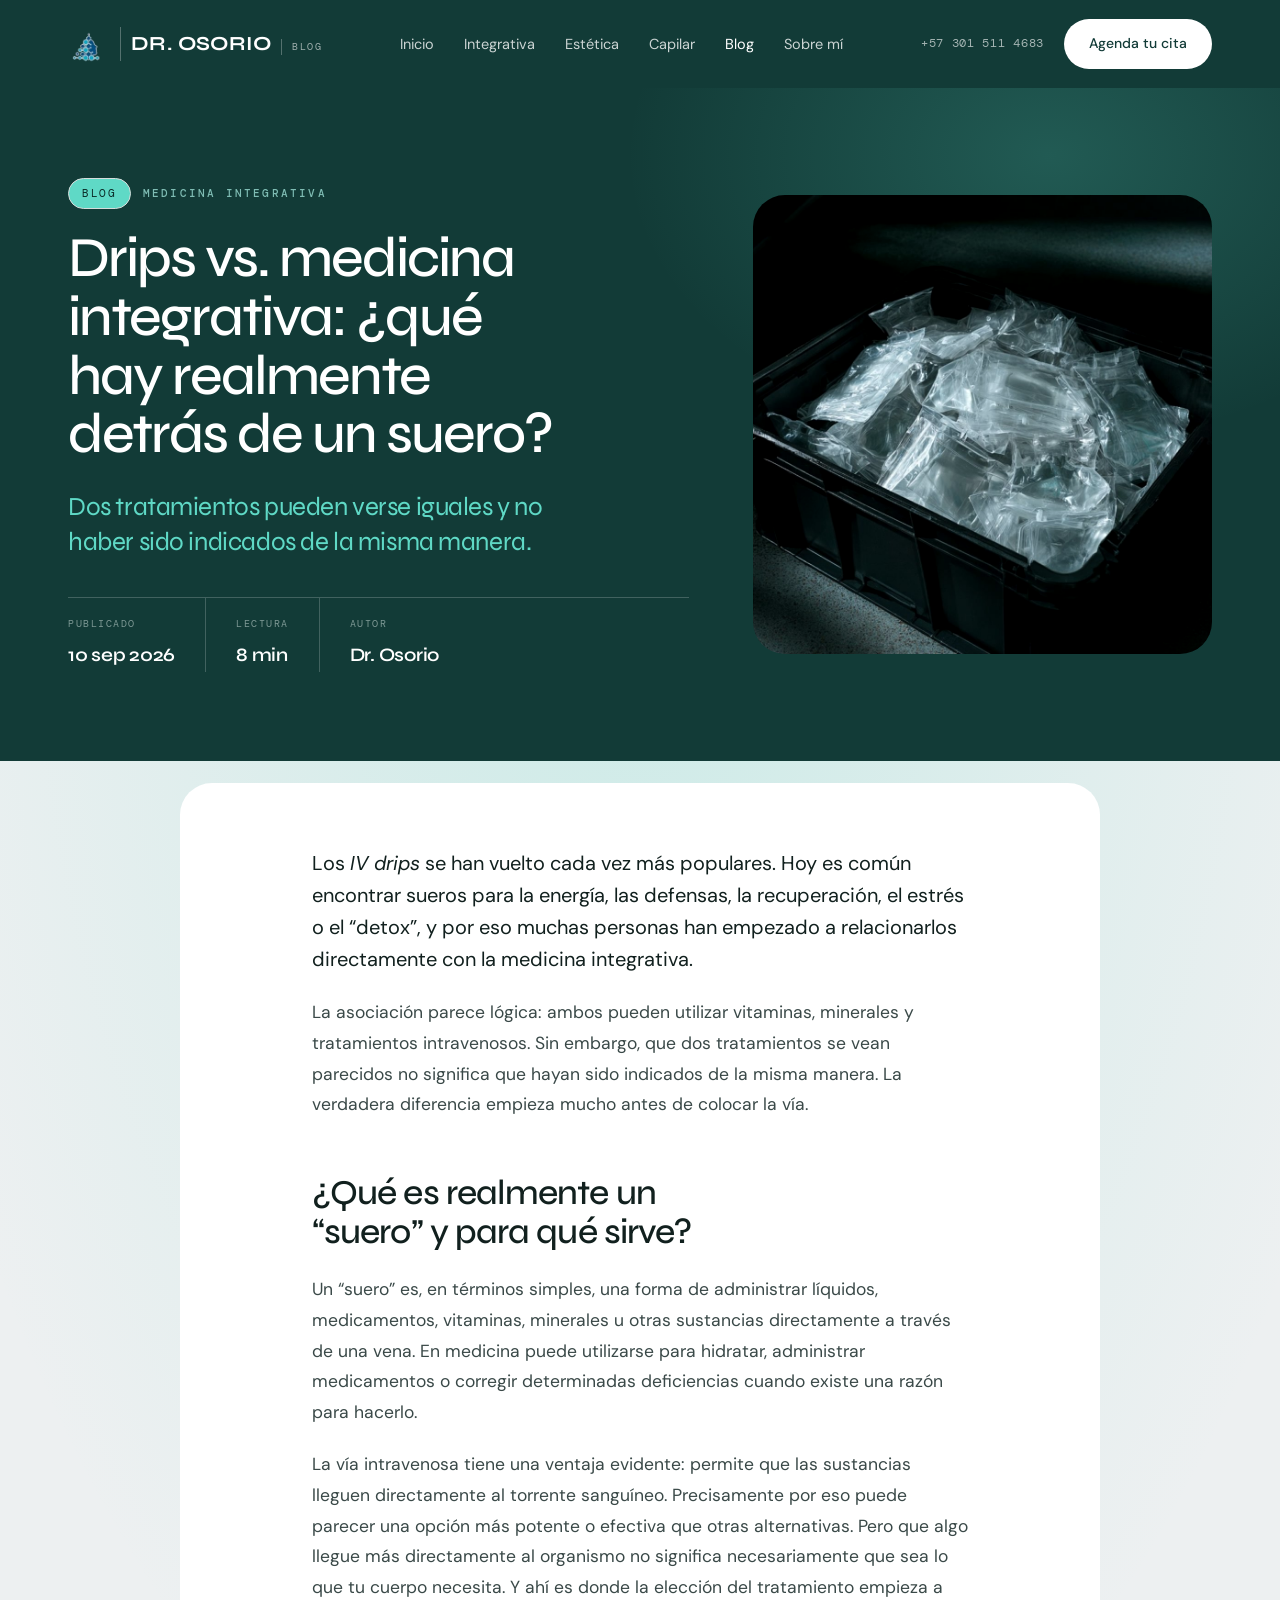
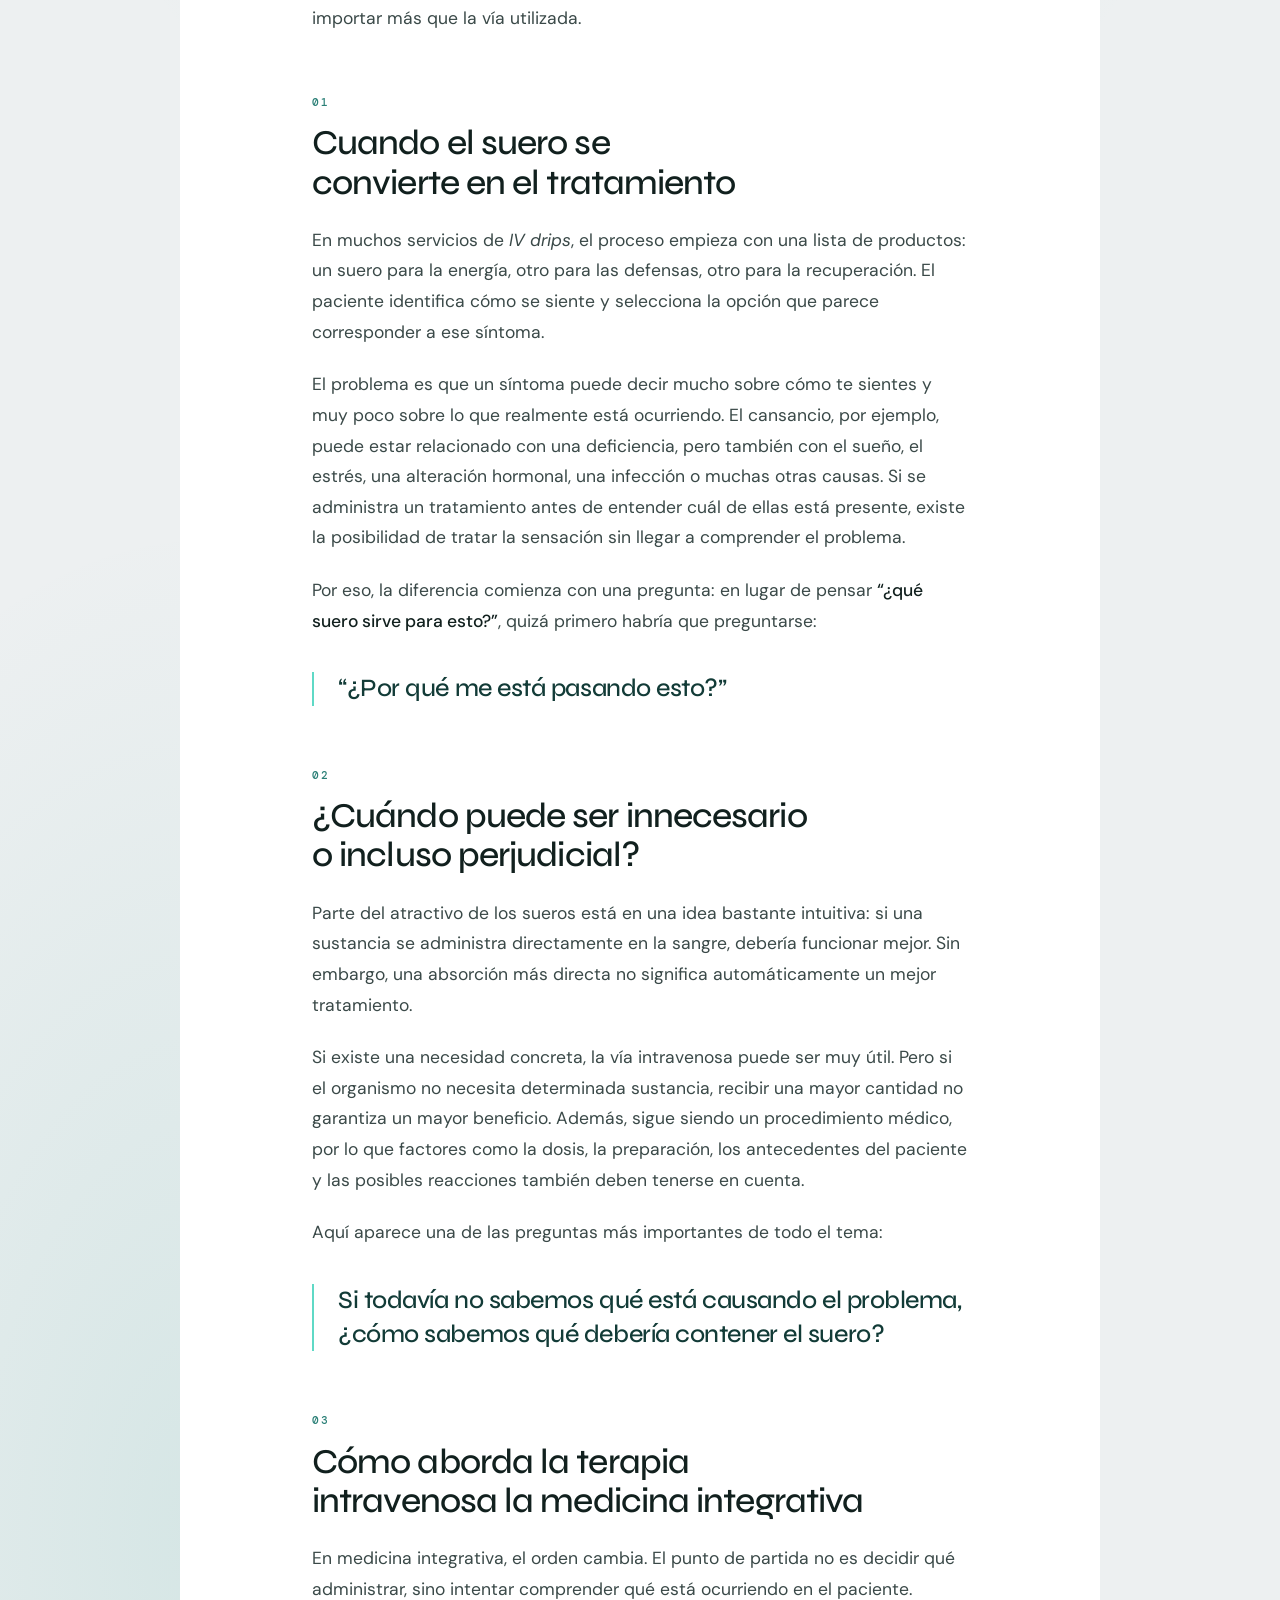
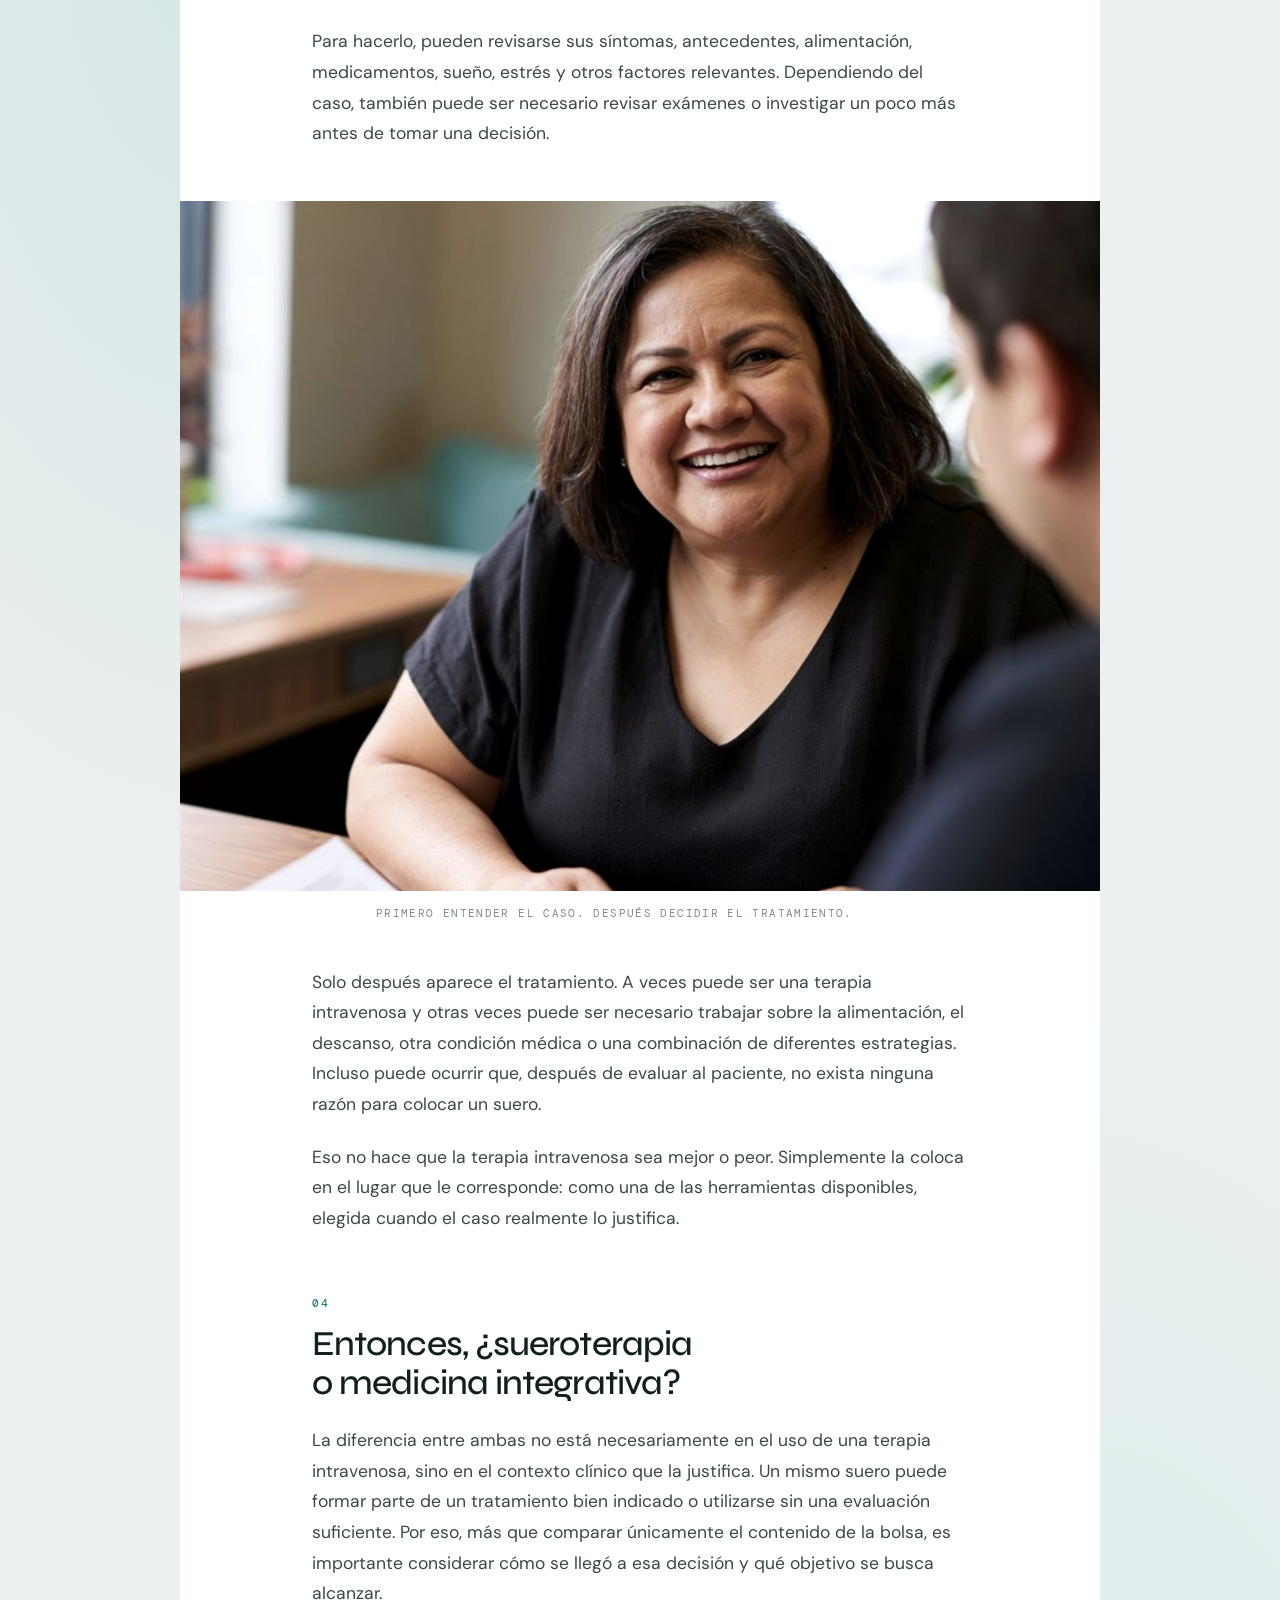
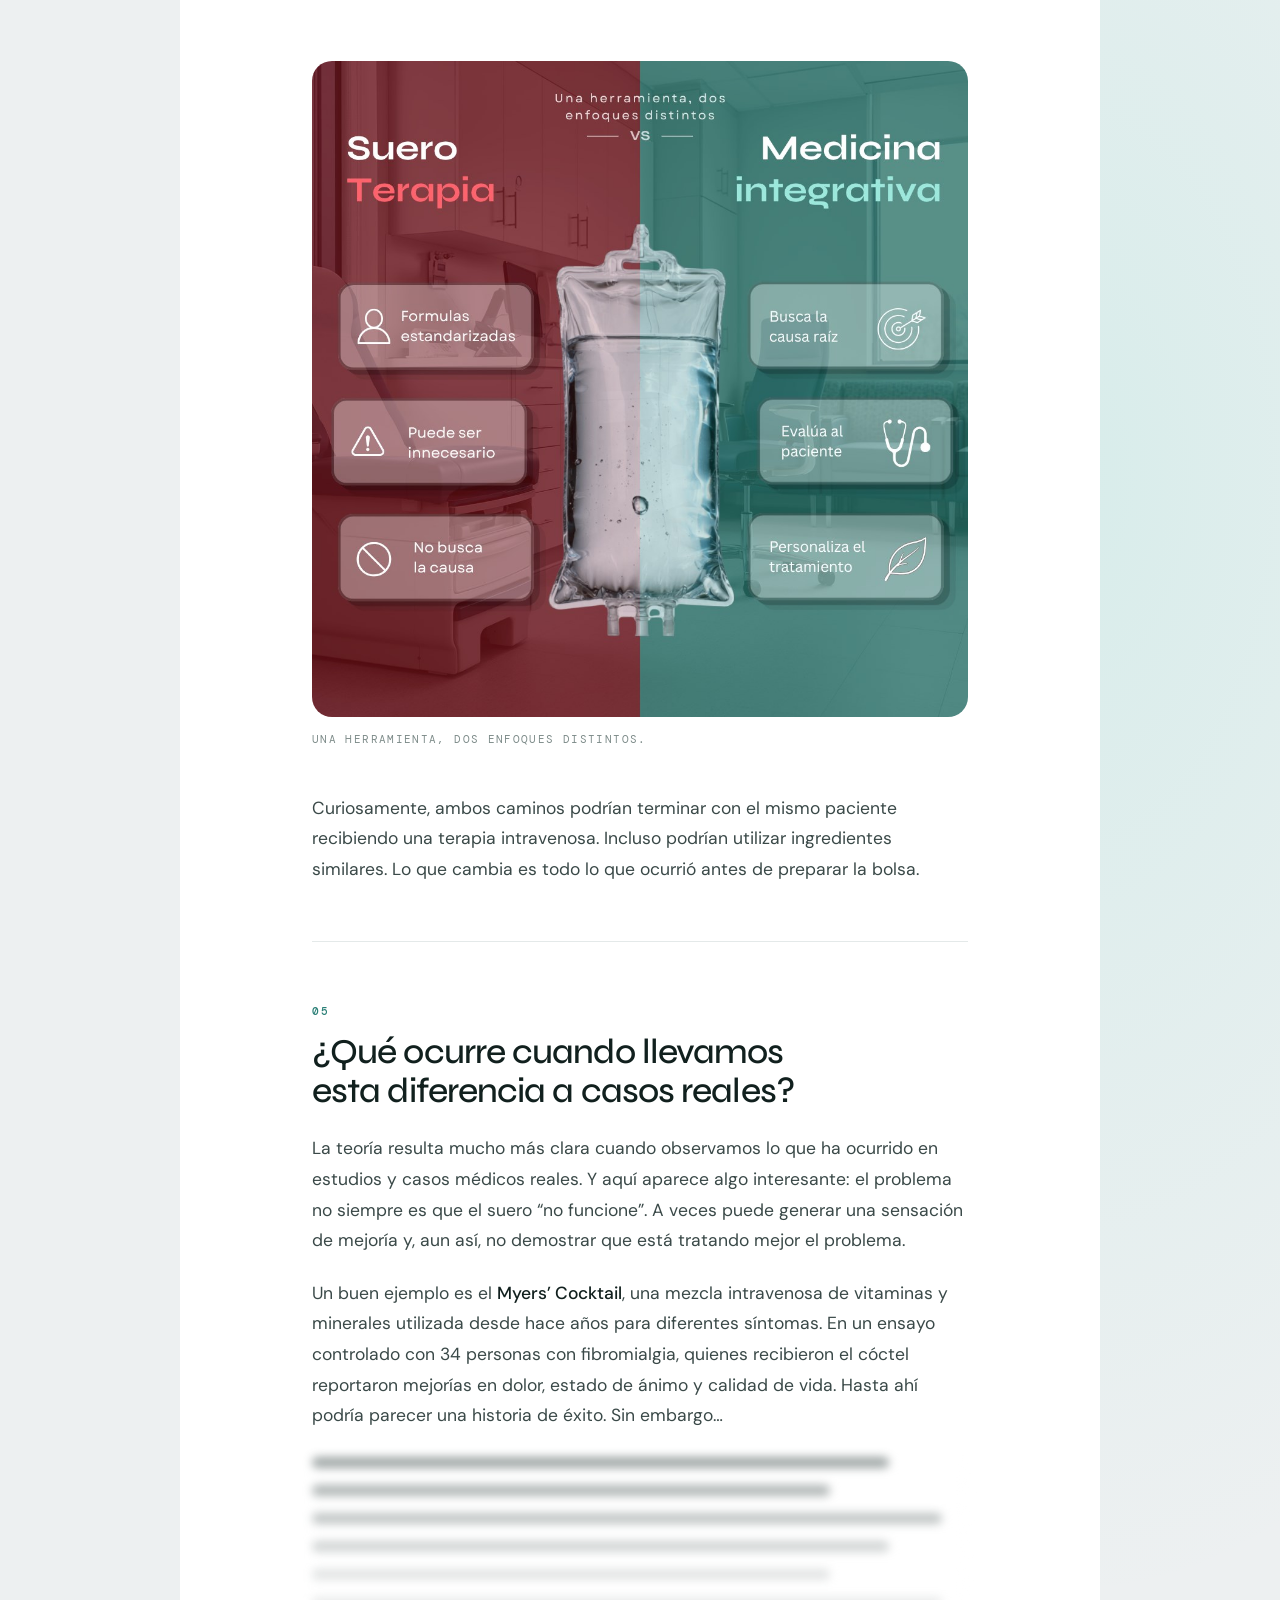
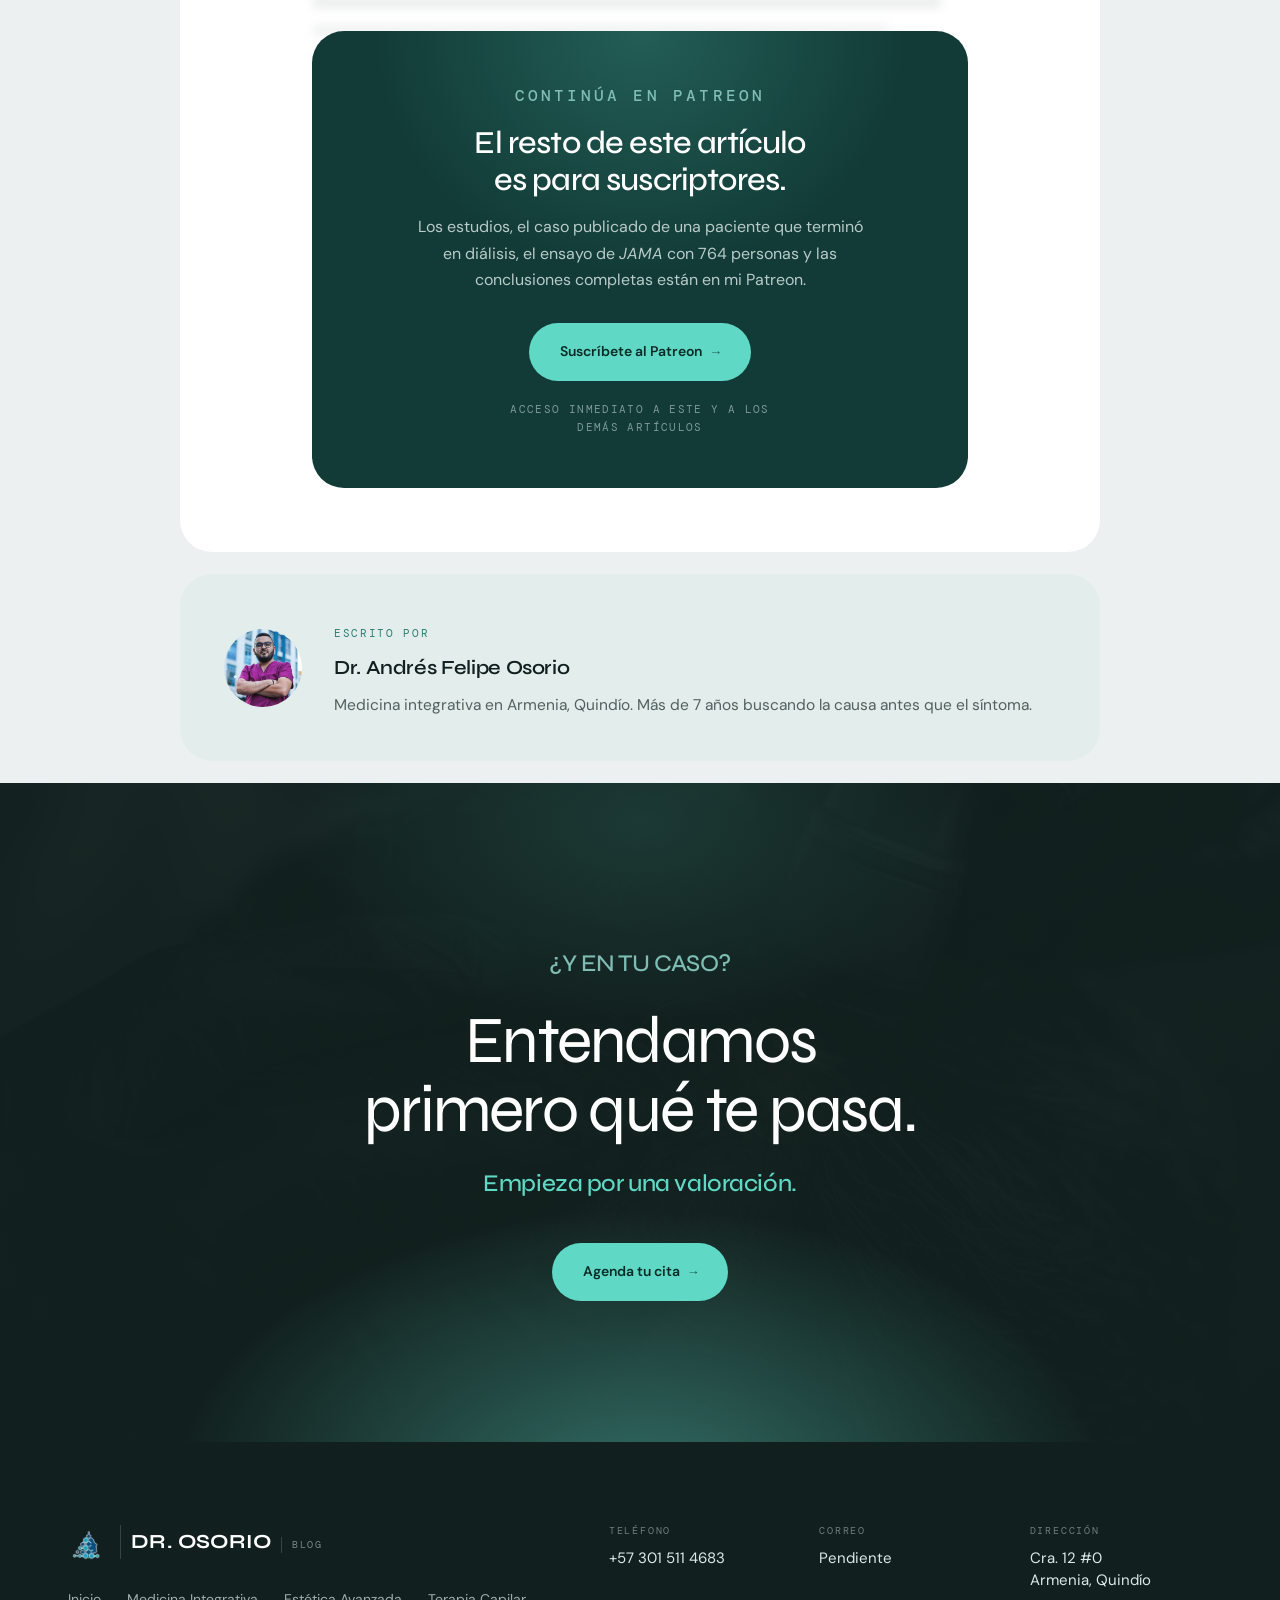
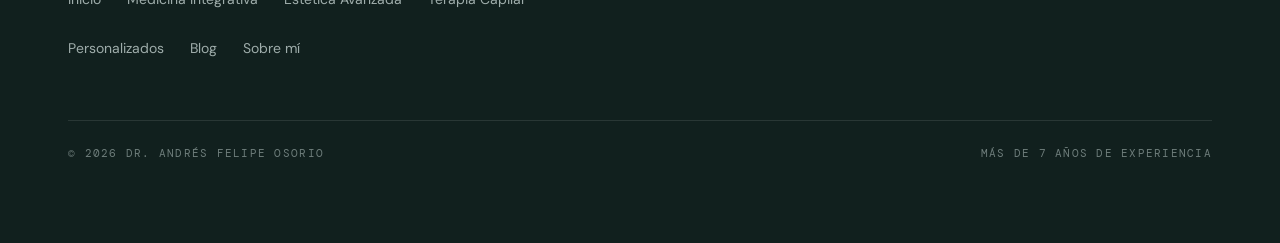
==== blog-drips-vs-medicina-integrativa.html @ e7bf5adf "Blog: índice y primer artículo Añade el blog al sitio:  - blog.html, el índice - blog-drips-vs-medic" ====
<!doctype html>
<html lang="es">
<head>
<meta charset="utf-8">
<meta name="viewport" content="width=device-width, initial-scale=1">
<title>Drips vs. medicina integrativa: ¿qué hay detrás de un suero? · Dr. Andrés Felipe Osorio</title>
<meta name="description" content="Un mismo suero puede ser un tratamiento bien indicado o una decisión tomada sin evaluar. La diferencia empieza mucho antes de colocar la vía.">
<link rel="icon" href="assets/img/logo.png">
<link rel="preconnect" href="https://fonts.googleapis.com">
<link rel="preconnect" href="https://fonts.gstatic.com" crossorigin>
<link rel="stylesheet" href="https://fonts.googleapis.com/css2?family=Syne:wght@400;500;600;700&family=DM+Sans:opsz,wght@9..40,400;9..40,500&family=DM+Mono:wght@400;500&display=swap">
<link rel="stylesheet" href="assets/css/site.css">
<link rel="stylesheet" href="assets/css/blog.css">
<script>(function(d){d.documentElement.classList.add('anim');setTimeout(function(){if(!window.__anim)d.documentElement.classList.remove('anim')},2500)})(document);</script>
</head>
<body>
<a class="skip" href="#main">Saltar al contenido</a>

<nav class="nav solid">
  <div class="wrap nav-in">
    <a class="mark" href="index.html">
      <img src="assets/img/logo.png" alt="" width="40" height="40">
      <span class="wm"><b>DR. OSORIO</b><span>Blog</span></span>
    </a>
    <div class="nav-links">
      <a href="index.html">Inicio</a>
      <a href="medicina-integrativa.html">Integrativa</a>
      <a href="medicina-estetica.html">Estética</a>
      <a href="terapia-capilar.html">Capilar</a>
      <a href="blog.html" aria-current="page">Blog</a>
      <a href="sobre-mi.html">Sobre mí</a>
    </div>
    <div class="nav-right">
      <a class="nav-phone" href="tel:+573015114683">+57 301 511 4683</a>
      <a class="btn btn-light" style="padding:12px 24px;min-height:44px" href="tratamientos-personalizados.html">Agenda tu cita</a>
    </div>
  </div>
</nav>

<main id="main">

<header class="hero-band post-head">
  <div class="hb-in">
    <div>
      <div class="kicker">
        <span class="tag">Blog</span>
        <p class="eyebrow">Medicina integrativa</p>
      </div>
      <h1>Drips vs. medicina integrativa: ¿qué hay realmente detrás de un suero?</h1>
      <p class="lede">Dos tratamientos pueden verse iguales y no haber sido indicados de la misma manera.</p>
      <div class="meta-row">
        <div><p class="k">Publicado</p><p class="v">10 sep 2026</p></div>
        <div><p class="k">Lectura</p><p class="v">8 min</p></div>
        <div><p class="k">Autor</p><p class="v">Dr. Osorio</p></div>
      </div>
    </div>
    <div class="art">
      <img src="assets/img/blog1-hero.jpg" width="1000" height="1000"
           alt="Bolsas de suero intravenoso sin etiquetar, apiladas en una caja."
           style="width:100%;height:100%;object-fit:cover;filter:saturate(.84) contrast(1.03)">
    </div>
  </div>
</header>

<section class="post">
  <article class="post-card">
    <div class="post-body">

      <p class="lead">Los <em>IV drips</em> se han vuelto cada vez más populares. Hoy es común encontrar sueros para la energía, las defensas, la recuperación, el estrés o el “detox”, y por eso muchas personas han empezado a relacionarlos directamente con la medicina integrativa.</p>

      <p>La asociación parece lógica: ambos pueden utilizar vitaminas, minerales y tratamientos intravenosos. Sin embargo, que dos tratamientos se vean parecidos no significa que hayan sido indicados de la misma manera. La verdadera diferencia empieza mucho antes de colocar la vía.</p>

      <h2>¿Qué es realmente un “suero” y para qué sirve?</h2>

      <p>Un “suero” es, en términos simples, una forma de administrar líquidos, medicamentos, vitaminas, minerales u otras sustancias directamente a través de una vena. En medicina puede utilizarse para hidratar, administrar medicamentos o corregir determinadas deficiencias cuando existe una razón para hacerlo.</p>

      <p>La vía intravenosa tiene una ventaja evidente: permite que las sustancias lleguen directamente al torrente sanguíneo. Precisamente por eso puede parecer una opción más potente o efectiva que otras alternativas. Pero que algo llegue más directamente al organismo no significa necesariamente que sea lo que tu cuerpo necesita. Y ahí es donde la elección del tratamiento empieza a importar más que la vía utilizada.</p>

      <p class="num">01</p>
      <h2>Cuando el suero se convierte en el tratamiento</h2>

      <p>En muchos servicios de <em>IV drips</em>, el proceso empieza con una lista de productos: un suero para la energía, otro para las defensas, otro para la recuperación. El paciente identifica cómo se siente y selecciona la opción que parece corresponder a ese síntoma.</p>

      <p>El problema es que un síntoma puede decir mucho sobre cómo te sientes y muy poco sobre lo que realmente está ocurriendo. El cansancio, por ejemplo, puede estar relacionado con una deficiencia, pero también con el sueño, el estrés, una alteración hormonal, una infección o muchas otras causas. Si se administra un tratamiento antes de entender cuál de ellas está presente, existe la posibilidad de tratar la sensación sin llegar a comprender el problema.</p>

      <p>Por eso, la diferencia comienza con una pregunta: en lugar de pensar <strong>“¿qué suero sirve para esto?”</strong>, quizá primero habría que preguntarse:</p>

      <p class="ask-q">“¿Por qué me está pasando esto?”</p>

      <p class="num">02</p>
      <h2>¿Cuándo puede ser innecesario o incluso perjudicial?</h2>

      <p>Parte del atractivo de los sueros está en una idea bastante intuitiva: si una sustancia se administra directamente en la sangre, debería funcionar mejor. Sin embargo, una absorción más directa no significa automáticamente un mejor tratamiento.</p>

      <p>Si existe una necesidad concreta, la vía intravenosa puede ser muy útil. Pero si el organismo no necesita determinada sustancia, recibir una mayor cantidad no garantiza un mayor beneficio. Además, sigue siendo un procedimiento médico, por lo que factores como la dosis, la preparación, los antecedentes del paciente y las posibles reacciones también deben tenerse en cuenta.</p>

      <p>Aquí aparece una de las preguntas más importantes de todo el tema:</p>

      <p class="ask-q">Si todavía no sabemos qué está causando el problema, ¿cómo sabemos qué debería contener el suero?</p>

      <p class="num">03</p>
      <h2>Cómo aborda la terapia intravenosa la medicina integrativa</h2>

      <p>En medicina integrativa, el orden cambia. El punto de partida no es decidir qué administrar, sino intentar comprender qué está ocurriendo en el paciente.</p>

      <p>Para hacerlo, pueden revisarse sus síntomas, antecedentes, alimentación, medicamentos, sueño, estrés y otros factores relevantes. Dependiendo del caso, también puede ser necesario revisar exámenes o investigar un poco más antes de tomar una decisión.</p>

    </div>

    <figure class="fig fig-out">
      <div class="shot r43">
        <img src="assets/img/blog1-consulta.jpg" width="1000" height="1000"
             alt="Una paciente conversa con su médico durante una consulta, con la historia clínica sobre la mesa.">
      </div>
      <figcaption>Primero entender el caso. Después decidir el tratamiento.</figcaption>
    </figure>

    <div class="post-body">

      <p>Solo después aparece el tratamiento. A veces puede ser una terapia intravenosa y otras veces puede ser necesario trabajar sobre la alimentación, el descanso, otra condición médica o una combinación de diferentes estrategias. Incluso puede ocurrir que, después de evaluar al paciente, no exista ninguna razón para colocar un suero.</p>

      <p>Eso no hace que la terapia intravenosa sea mejor o peor. Simplemente la coloca en el lugar que le corresponde: como una de las herramientas disponibles, elegida cuando el caso realmente lo justifica.</p>

      <p class="num">04</p>
      <h2>Entonces, ¿sueroterapia o medicina integrativa?</h2>

      <p>La diferencia entre ambas no está necesariamente en el uso de una terapia intravenosa, sino en el contexto clínico que la justifica. Un mismo suero puede formar parte de un tratamiento bien indicado o utilizarse sin una evaluación suficiente. Por eso, más que comparar únicamente el contenido de la bolsa, es importante considerar cómo se llegó a esa decisión y qué objetivo se busca alcanzar.</p>

      <figure class="fig fig-info">
        <div class="shot">
          <img src="assets/img/blog1-info.jpg" width="1080" height="1080"
               alt="Comparación entre sueroterapia y medicina integrativa. Sueroterapia: fórmulas estandarizadas, puede ser innecesario, no busca la causa. Medicina integrativa: busca la causa raíz, evalúa al paciente, personaliza el tratamiento.">
        </div>
        <figcaption>Una herramienta, dos enfoques distintos.</figcaption>
      </figure>

      <p>Curiosamente, ambos caminos podrían terminar con el mismo paciente recibiendo una terapia intravenosa. Incluso podrían utilizar ingredientes similares. Lo que cambia es todo lo que ocurrió antes de preparar la bolsa.</p>

      <hr class="rule">

      <p class="num">05</p>
      <h2>¿Qué ocurre cuando llevamos esta diferencia a casos reales?</h2>

      <p>La teoría resulta mucho más clara cuando observamos lo que ha ocurrido en estudios y casos médicos reales. Y aquí aparece algo interesante: el problema no siempre es que el suero “no funcione”. A veces puede generar una sensación de mejoría y, aun así, no demostrar que está tratando mejor el problema.</p>

      <p>Un buen ejemplo es el <strong>Myers’ Cocktail</strong>, una mezcla intravenosa de vitaminas y minerales utilizada desde hace años para diferentes síntomas. En un ensayo controlado con 34 personas con fibromialgia, quienes recibieron el cóctel reportaron mejorías en dolor, estado de ánimo y calidad de vida. Hasta ahí podría parecer una historia de éxito. Sin embargo…</p>

      <div class="gate">
        <div class="gate-blur" aria-hidden="true">
          <span></span><span></span><span></span><span></span>
          <span></span><span></span><span></span><span></span>
        </div>

        <div class="gate-card">
          <p class="eyebrow">Continúa en Patreon</p>
          <h3>El resto de este artículo es para suscriptores.</h3>
          <p>Los estudios, el caso publicado de una paciente que terminó en diálisis, el ensayo de <em>JAMA</em> con 764 personas y las conclusiones completas están en mi Patreon.</p>
          <a class="btn btn-mint" href="https://www.patreon.com/" rel="noopener">Suscríbete al Patreon <span class="arw">→</span></a>
          <p class="fine">Acceso inmediato a este y a los demás artículos</p>
        </div>
      </div>

    </div>
  </article>

  <div class="by">
    <div class="by-img"><div class="ph" style="background-image:url('assets/img/dr-retrato.jpg');background-position:center 20%"></div></div>
    <div>
      <p class="k">Escrito por</p>
      <b>Dr. Andrés Felipe Osorio</b>
      <p>Medicina integrativa en Armenia, Quindío. Más de 7 años buscando la causa antes que el síntoma.</p>
    </div>
  </div>
</section>

<section class="cta">
  <div class="cta-bg"><div class="ph" style="background-image:url('assets/img/home-banda.jpg');filter:saturate(.28) contrast(1.05)"></div></div>
  <div class="wrap"><div class="cta-in">
    <p class="eyebrow">¿Y en tu caso?</p>
    <h2>Entendamos primero qué te pasa.</h2>
    <p>Empieza por una valoración.</p>
    <a class="btn btn-mint" href="tratamientos-personalizados.html">Agenda tu cita <span class="arw">→</span></a>
  </div></div>
</section>

</main>

<footer class="foot">
  <div class="wrap">
    <div class="foot-top">
      <div>
        <div class="mark">
          <img src="assets/img/logo.png" alt="" width="40" height="40">
          <span class="wm"><b>DR. OSORIO</b><span>Blog</span></span>
        </div>
        <div class="foot-links">
          <a href="index.html">Inicio</a>
          <a href="medicina-integrativa.html">Medicina Integrativa</a>
          <a href="medicina-estetica.html">Estética Avanzada</a>
          <a href="terapia-capilar.html">Terapia Capilar</a>
          <a href="tratamientos-personalizados.html">Personalizados</a>
          <a href="blog.html">Blog</a>
          <a href="sobre-mi.html">Sobre mí</a>
        </div>
      </div>
      <div class="foot-data">
        <div><p class="k">Teléfono</p><p class="v"><a href="tel:+573015114683">+57 301 511 4683</a></p></div>
        <div><p class="k">Correo</p><p class="v">Pendiente</p></div>
        <div><p class="k">Dirección</p><p class="v">Cra. 12 #0<br>Armenia, Quindío</p></div>
      </div>
    </div>
    <div class="foot-bar">
      <span>© 2026 Dr. Andrés Felipe Osorio</span>
      <span>Más de 7 años de experiencia</span>
    </div>
  </div>
</footer>

<script src="assets/js/site.js" defer></script>
</body>
</html>
---- assets/css/site.css ----
/* ============================================================
   Dr. Andrés Felipe Osorio — hoja de estilos del sitio
   Un solo sistema para las seis páginas.
   ============================================================ */

:root{
  /* color */
  --canvas:#EDF0F1;
  --mist:#E3EDEB;
  --surface:#FFFFFF;
  --ink:#11201E;
  --ink-soft:#52615F;
  --ink-faint:#7E8C8A;
  --teal:#2A7F76;         /* teal para texto: 4.9:1 sobre blanco */
  --teal-bright:#2A9D8F;  /* el color de marca, sólo para acentos */
  --teal-deep:#123B37;
  --mint:#5FD9C6;
  --line:#D6DCDB;
  --line-soft:#E4E9E9;

  /* medidas */
  --w:1240px;
  --pad:clamp(20px,5vw,48px);
  --r-card:32px;
  --r-field:14px;
  --r-pill:999px;

  /* tipografía */
  --display:"Syne",Georgia,serif;
  --body:"DM Sans",-apple-system,BlinkMacSystemFont,"Segoe UI",Helvetica,Arial,sans-serif;
  --mono:"DM Mono",ui-monospace,SFMono-Regular,Menlo,monospace;
}

*{box-sizing:border-box}
html{-webkit-text-size-adjust:100%; scroll-behavior:smooth}
@media (prefers-reduced-motion:reduce){
  html{scroll-behavior:auto}
  *,*::before,*::after{animation-duration:.01ms!important; transition-duration:.01ms!important}
}

body{
  margin:0; color:var(--ink);
  background-color:var(--canvas);
  background-image:
    radial-gradient(84% 24% at 50% 6%, rgba(95,217,198,.24) 0%, rgba(95,217,198,0) 72%),
    radial-gradient(60% 17% at 16% 38%, rgba(42,157,143,.12) 0%, rgba(42,157,143,0) 72%),
    radial-gradient(66% 19% at 84% 64%, rgba(95,217,198,.15) 0%, rgba(95,217,198,0) 72%);
  background-repeat:no-repeat;
  font-family:var(--body); font-size:16px; line-height:1.7;
  -webkit-font-smoothing:antialiased;
}
img{display:block; max-width:100%}
a{color:inherit; text-decoration:none}
:focus-visible{outline:2px solid var(--teal-bright); outline-offset:3px; border-radius:4px}
.skip{position:absolute; left:-9999px}
.skip:focus{left:16px; top:16px; z-index:99; background:#fff; color:var(--teal-deep);
  padding:12px 20px; border-radius:var(--r-pill); font-size:14px}

.wrap{max-width:var(--w); margin:0 auto; padding-inline:var(--pad)}
h1,h2,h3{font-family:var(--display); margin:0; text-wrap:balance}
p{margin:0}

.eyebrow{font-family:var(--mono); font-size:11px; font-weight:500;
  letter-spacing:.2em; text-transform:uppercase; color:var(--teal); margin:0}
.arw{font-family:var(--mono); font-size:13px; opacity:.7}

.btn{display:inline-flex; align-items:center; justify-content:center; gap:10px;
  font-family:var(--body); font-size:14px; font-weight:500; padding:16px 30px;
  border-radius:var(--r-pill); border:1px solid transparent; min-height:50px; cursor:pointer;
  transition:background-color .2s ease, color .2s ease, border-color .2s ease}
.btn-primary{background:var(--teal-deep); color:#FFFFFF}
.btn-primary:hover{background:#0C2C29}
.btn-light{background:#FFFFFF; color:var(--teal-deep)}
.btn-light:hover{background:#E9F2F0}
.btn-mint{background:var(--mint); color:#0B2B27; font-weight:600}
.btn-mint:hover{background:#4FCDB9}
.btn-ghost{background:transparent; color:var(--ink); border-color:var(--line)}
.btn-ghost:hover{border-color:var(--teal); color:var(--teal)}

.chips{display:flex; flex-wrap:wrap; gap:8px; margin-top:26px}
.chip{font-family:var(--mono); font-size:10px; font-weight:500; letter-spacing:.14em;
  text-transform:uppercase; color:var(--teal); background:rgba(42,157,143,.07);
  border:1px solid rgba(42,157,143,.34); border-radius:var(--r-pill); padding:8px 15px}
.pull{border-left:2px solid var(--teal-bright); padding-left:22px; margin-top:30px;
  font-family:var(--display); font-size:clamp(18px,1.9vw,22px); font-weight:500;
  letter-spacing:-.016em; line-height:1.34; color:var(--teal-deep)}
.pend{display:inline-block; font-family:var(--mono); font-size:9px; letter-spacing:.13em;
  text-transform:uppercase; color:#8A6018; background:#F6ECD9;
  border-radius:var(--r-pill); padding:4px 9px}

/* ---------- foto: una sola receta de grading ---------- */
.ph{position:absolute; inset:0; background-size:cover; background-position:center;
  background-color:#E2E7E7; filter:saturate(.84) contrast(1.03) brightness(1.01)}
.ph::after{content:""; position:absolute; inset:0;
  background:linear-gradient(180deg,rgba(42,127,118,.14),rgba(17,32,30,.10));
  mix-blend-mode:soft-light}

/* ============================================================
   NAVEGACIÓN
   ============================================================ */
.nav{position:absolute; top:0; left:0; right:0; z-index:20}
.nav.solid{position:relative; background:var(--teal-deep)}
.nav-in{display:flex; align-items:center; justify-content:space-between; gap:28px; height:88px}
.mark{display:flex; align-items:center; gap:12px}
.mark img{width:40px; height:40px; flex:0 0 40px}
.mark .wm{display:flex; align-items:baseline; gap:10px}
.mark b{font-family:var(--display); font-size:20px; font-weight:700;
  letter-spacing:.02em; color:#FFFFFF}
.mark span{font-family:var(--mono); font-size:9.5px; letter-spacing:.18em;
  text-transform:uppercase; color:rgba(255,255,255,.6);
  border-left:1px solid rgba(255,255,255,.28); padding-left:10px}
.nav-links{display:flex; gap:30px; font-size:14.5px; color:rgba(255,255,255,.78)}
.nav-links a:hover{color:#FFFFFF}
.nav-links a[aria-current="page"]{color:#FFFFFF}
.nav-right{display:flex; align-items:center; gap:20px}
.nav-phone{font-family:var(--mono); font-size:11.5px; letter-spacing:.06em;
  color:rgba(255,255,255,.62)}
.nav-phone:hover{color:#FFFFFF}

/* ============================================================
   HERO a sangre
   ============================================================ */
.hero{position:relative; min-height:86vh; display:flex; align-items:flex-end;
  overflow:hidden; background:var(--ink)}
.hero.short{min-height:68vh}
.hero-scrim{position:absolute; inset:0;
  background:
    linear-gradient(104deg, rgba(17,32,30,.82) 0%, rgba(17,32,30,.54) 36%, rgba(17,32,30,0) 70%),
    linear-gradient(180deg, rgba(17,32,30,.60) 0%, rgba(17,32,30,.12) 26%,
             rgba(17,32,30,.44) 66%, rgba(17,32,30,.88) 100%)}
.hero-in{position:relative; z-index:2; width:100%; max-width:var(--w); margin:0 auto;
  padding:200px var(--pad) 92px}
.hero.short .hero-in{padding-top:170px; padding-bottom:80px}
.hero .ask{font-family:var(--display); font-size:clamp(17px,1.9vw,23px); font-weight:400;
  letter-spacing:-.012em; line-height:1.35; color:#A8DAD2; max-width:26ch; margin:0}
.hero h1{font-size:clamp(42px,7vw,96px); font-weight:500; letter-spacing:-.036em;
  line-height:.96; color:#FFFFFF; margin-top:22px; max-width:15ch}
.hero .cta-row{display:flex; gap:12px; margin-top:34px; flex-wrap:wrap}

/* HERO en banda (Sobre mí) */
.hero-band{background:var(--teal-deep); color:#FFFFFF; position:relative; overflow:hidden}
.hero-band::before{content:""; position:absolute; inset:0; pointer-events:none;
  background:radial-gradient(46% 60% at 82% 10%, rgba(95,217,198,.20) 0%, rgba(95,217,198,0) 72%)}
.hero-band .hb-in{position:relative; z-index:2; max-width:var(--w); margin:0 auto;
  padding-inline:var(--pad); padding-block:clamp(56px,7vw,96px);
  display:grid; grid-template-columns:minmax(0,1.15fr) minmax(0,.85fr);
  gap:clamp(36px,5vw,80px); align-items:center}
.hero-band .eyebrow{color:#7FBDB4}
.hero-band h1{font-size:clamp(38px,5.6vw,74px); font-weight:500; letter-spacing:-.036em;
  line-height:1.0; color:#FFFFFF; margin-top:20px}
.hero-band .lede{font-family:var(--display); font-size:clamp(19px,2.1vw,26px); font-weight:400;
  letter-spacing:-.016em; line-height:1.34; color:var(--mint); margin-top:26px; max-width:26ch}
.hero-band .art{position:relative; border-radius:var(--r-card); overflow:hidden; aspect-ratio:4/4.9}
.meta-row{display:flex; margin-top:38px; border-top:1px solid rgba(255,255,255,.2)}
.meta-row div{padding:18px 30px 0; border-right:1px solid rgba(255,255,255,.2)}
.meta-row div:first-child{padding-left:0}
.meta-row div:last-child{border-right:0}
.meta-row .k{font-family:var(--mono); font-size:9.5px; letter-spacing:.16em;
  text-transform:uppercase; color:#7E9995}
.meta-row .v{font-family:var(--display); font-size:19px; font-weight:600;
  letter-spacing:-.014em; color:#FFFFFF; margin-top:7px}

/* ============================================================
   FRANJA DE CONFIANZA
   ============================================================ */
.trust{background:var(--teal-deep); color:#FFFFFF}
.trust-in{display:grid; grid-template-columns:repeat(4,1fr); font-family:var(--mono);
  font-size:10.5px; letter-spacing:.15em; text-transform:uppercase; color:#B9CBC8}
.trust-in > div{padding:24px 0; display:flex; align-items:center; gap:11px}
.trust-in > div + div{border-left:1px solid rgba(255,255,255,.18); padding-left:26px}
.dot{width:5px; height:5px; border-radius:50%; background:var(--mint); flex:0 0 5px}

/* ============================================================
   FILAS: dos tarjetas de la misma altura
   ============================================================ */
.split{padding-block:clamp(14px,1.8vw,22px)}
.split-in{max-width:var(--w); margin:0 auto; padding-inline:var(--pad);
  display:grid; grid-template-columns:minmax(0,1fr) minmax(0,1fr);
  gap:clamp(16px,2vw,26px); align-items:stretch}
.split.wide > .split-in{grid-template-columns:minmax(0,.86fr) minmax(0,1.14fr)}
.split.wide.rev > .split-in{grid-template-columns:minmax(0,1.14fr) minmax(0,.86fr)}
.split-img{position:relative; border-radius:var(--r-card); overflow:hidden;
  min-height:clamp(360px,44vw,540px)}
.split-txt{background:var(--surface); border-radius:var(--r-card);
  padding:clamp(32px,4.2vw,64px); display:flex; align-items:center}
.split.tint .split-txt{background:var(--mist)}
.split-txt > div{max-width:32rem}
.split-txt h2{font-size:clamp(30px,3.7vw,50px); font-weight:500; letter-spacing:-.032em;
  line-height:1.06; margin-top:22px}
.split-txt p{color:var(--ink-soft); margin-top:24px; font-size:17px}
.split-txt p + p{margin-top:16px}
.split-txt .btn{margin-top:36px}
.split-txt .sig{font-family:var(--display); font-size:18px; font-weight:600;
  color:var(--ink); margin-top:30px}
.split-txt .reg{font-family:var(--mono); font-size:10.5px; letter-spacing:.16em;
  text-transform:uppercase; color:var(--ink-faint); margin-top:6px}

/* tarjeta de credencial flotando sobre la foto */
.cred{position:absolute; z-index:3; left:24px; bottom:24px; display:flex; align-items:center;
  gap:14px; background:var(--surface); border-radius:16px; padding:13px 22px 13px 13px;
  max-width:min(330px,calc(100% - 48px));
  box-shadow:0 1px 2px rgba(17,32,30,.05), 0 20px 44px -24px rgba(17,32,30,.45)}
.cred-img{position:relative; width:56px; height:56px; border-radius:12px; flex:0 0 56px; overflow:hidden}
.cred b{display:block; font-family:var(--display); font-size:15px; font-weight:600;
  letter-spacing:-.01em; color:var(--ink)}
.cred .role{display:block; font-size:12.5px; line-height:1.4; color:var(--ink-faint); margin-top:3px}
.cred .dot{display:inline-block; margin-right:7px; vertical-align:1px; background:var(--teal-bright);
  width:6px; height:6px}

/* ============================================================
   TARJETA OSCURA — cuatro variantes de lista
   ============================================================ */
.dark{padding-block:clamp(14px,1.8vw,22px)}
.dark-card{background:var(--teal-deep); color:#FFFFFF; border-radius:var(--r-card);
  padding:clamp(44px,6vw,86px); position:relative; overflow:hidden}
.dark .eyebrow{color:#7FBDB4}
.dark h2{font-size:clamp(31px,3.9vw,52px); font-weight:500; letter-spacing:-.032em;
  line-height:1.06; color:#FFFFFF; margin-top:20px; max-width:16ch}

/* a · lista simple en dos columnas */
.list-2{list-style:none; display:grid; grid-template-columns:1fr 1fr;
  gap:0 clamp(40px,6vw,88px); margin:clamp(40px,5vw,60px) 0 0; padding:0;
  border-top:1px solid rgba(255,255,255,.18)}
.list-2 li{padding:22px 0; border-bottom:1px solid rgba(255,255,255,.18);
  font-size:17px; color:#DCE8E6; display:flex; gap:16px; align-items:baseline}
.list-2 .n{font-family:var(--mono); font-size:10.5px; letter-spacing:.14em;
  color:#7FBDB4; flex:0 0 auto}

/* b · nombre + para qué sirve, dos columnas */
.list-def{list-style:none; margin:clamp(40px,5vw,60px) 0 0; padding:0;
  display:grid; grid-template-columns:1fr 1fr; gap:0 clamp(40px,6vw,80px);
  border-top:1px solid rgba(255,255,255,.18)}
.list-def li{padding:20px 0; border-bottom:1px solid rgba(255,255,255,.18);
  display:grid; grid-template-columns:auto 1fr; gap:5px 18px}
.list-def .n{grid-column:1; grid-row:1 / span 2; align-self:start; padding-top:5px;
  font-family:var(--mono); font-size:10px; letter-spacing:.14em; color:#7FBDB4}
.list-def b{grid-column:2; grid-row:1; font-family:var(--display); font-size:18px;
  font-weight:600; letter-spacing:-.014em; color:#FFFFFF}
.list-def .d{grid-column:2; grid-row:2; font-size:14.5px; line-height:1.5; color:#A9BFBC}

/* c · una columna, filas grandes */
.list-1{list-style:none; margin:clamp(40px,5vw,60px) 0 0; padding:0;
  border-top:1px solid rgba(255,255,255,.18)}
.list-1 li{display:flex; align-items:baseline; justify-content:space-between; gap:28px;
  padding:24px 0; border-bottom:1px solid rgba(255,255,255,.18)}
.list-1 b{font-family:var(--display); font-size:clamp(19px,2.1vw,27px); font-weight:500;
  letter-spacing:-.018em; line-height:1.2; color:#FFFFFF}
.list-1 .n{font-family:var(--mono); font-size:10px; letter-spacing:.14em;
  color:#7FBDB4; flex:0 0 auto}

/* d · cuatro cuadrantes con filete en cruz */
.quad{display:grid; grid-template-columns:1fr 1fr; margin-top:clamp(40px,5vw,60px)}
.quad > div{--gx:clamp(28px,3.4vw,56px); --gy:clamp(30px,3.4vw,50px)}
.quad > div:nth-child(1){padding:0 var(--gx) var(--gy) 0;
  border-right:1px solid rgba(255,255,255,.18); border-bottom:1px solid rgba(255,255,255,.18)}
.quad > div:nth-child(2){padding:0 0 var(--gy) var(--gx);
  border-bottom:1px solid rgba(255,255,255,.18)}
.quad > div:nth-child(3){padding:var(--gy) var(--gx) 0 0;
  border-right:1px solid rgba(255,255,255,.18)}
.quad > div:nth-child(4){padding:var(--gy) 0 0 var(--gx)}
.quad .n{font-family:var(--mono); font-size:10px; letter-spacing:.16em; color:#7FBDB4}
.quad h3{font-size:clamp(21px,2.3vw,28px); font-weight:500; letter-spacing:-.02em;
  line-height:1.14; color:#FFFFFF; margin-top:14px}
.quad p{color:#A9BFBC; font-size:16px; line-height:1.6; margin-top:14px; max-width:38ch}
.quad .k{font-family:var(--mono); font-size:10px; letter-spacing:.16em;
  text-transform:uppercase; color:#7FBDB4}

/* ============================================================
   PORTADA — cuatro servicios en tarjetas con foto a sangre
   ============================================================ */
.sect{padding-block:clamp(76px,9vw,124px)}
.sect-head{display:grid; grid-template-columns:minmax(0,1.2fr) minmax(0,1fr);
  gap:clamp(32px,5vw,72px); align-items:end; margin-bottom:clamp(40px,5vw,56px)}
.sect-head h2{font-size:clamp(30px,3.8vw,50px); font-weight:500; letter-spacing:-.032em;
  line-height:1.06; margin-top:18px}
.sect-head .lede{font-size:17px; line-height:1.6; color:var(--ink-soft); max-width:50ch}

.tiles{display:grid; grid-template-columns:1fr 1fr; gap:clamp(16px,2vw,22px)}
.tile{position:relative; border-radius:var(--r-card); overflow:hidden; min-height:520px;
  display:flex; transition:transform .25s ease}
.tile:hover{transform:translateY(-4px)}
.tile-scrim{position:absolute; inset:0;
  background:linear-gradient(180deg, rgba(17,32,30,0) 6%, rgba(17,32,30,.30) 34%,
             rgba(17,32,30,.70) 58%, rgba(17,32,30,.94) 100%)}
.tile-body{position:relative; z-index:2; margin-top:auto; width:100%; padding:36px; color:#FFFFFF}
.tile-body .eyebrow{color:#A8DAD2}
.tile-body h3{font-family:var(--display); font-size:clamp(26px,3vw,36px); font-weight:500;
  letter-spacing:-.026em; line-height:1.08; color:#FFFFFF; margin-top:12px}
.tile-body p{font-size:15px; line-height:1.55; color:rgba(255,255,255,.84);
  margin-top:12px; max-width:38ch}
.subs{display:flex; flex-wrap:wrap; gap:6px; margin-top:18px}
.sub{font-family:var(--mono); font-size:9.5px; letter-spacing:.1em; text-transform:uppercase;
  border:1px solid rgba(255,255,255,.32); border-radius:var(--r-pill); padding:5px 11px;
  color:rgba(255,255,255,.92)}
.more{display:inline-flex; align-items:center; gap:8px; margin-top:22px; font-family:var(--mono);
  font-size:11px; font-weight:500; letter-spacing:.14em; text-transform:uppercase; color:#FFFFFF}

/* testimonios */
.hist-grid{display:grid; grid-template-columns:repeat(3,1fr); gap:clamp(16px,2vw,22px)}
.hist{background:var(--surface); border-radius:var(--r-card); padding:34px 32px 30px;
  display:flex; flex-direction:column; gap:18px}
.hist-top{display:flex; align-items:center; gap:14px}
.mono-av{width:46px; height:46px; border-radius:50%; flex:0 0 46px; background:#DDEDEA;
  color:var(--teal-deep); display:grid; place-items:center;
  font-family:var(--display); font-size:17px; font-weight:600}
.hist-top b{display:block; font-family:var(--display); font-size:17px; font-weight:600}
.hist-top span{display:block; font-family:var(--mono); font-size:10px; letter-spacing:.14em;
  text-transform:uppercase; color:var(--ink-faint); margin-top:3px}
.hist p{font-size:14.5px; line-height:1.6; color:var(--ink-soft); flex:1}
.tags{display:flex; flex-wrap:wrap; gap:6px}
.tag{font-family:var(--mono); font-size:10px; letter-spacing:.08em; text-transform:uppercase;
  color:var(--ink-soft); border:1px solid var(--line); border-radius:var(--r-pill); padding:5px 11px}

/* ============================================================
   FORMULARIO
   ============================================================ */
.form-card{background:var(--teal-deep); color:#FFFFFF; border-radius:var(--r-card);
  padding:clamp(38px,5.4vw,80px); position:relative; overflow:hidden}
.form-card::before{content:""; position:absolute; inset:0; pointer-events:none;
  background:radial-gradient(46% 54% at 88% 4%, rgba(95,217,198,.22) 0%, rgba(95,217,198,0) 72%)}
.form-in{position:relative; z-index:2; display:grid;
  grid-template-columns:minmax(0,.82fr) minmax(0,1.18fr); gap:clamp(38px,5vw,80px)}
.form-in h2{font-size:clamp(30px,3.7vw,48px); font-weight:500; letter-spacing:-.032em;
  line-height:1.06; color:#FFFFFF; margin-top:20px; max-width:14ch}
.form-in .lede{color:#B9CBC8; margin-top:22px; font-size:17px; max-width:40ch}
.pasos{list-style:none; margin:clamp(34px,4vw,48px) 0 0; padding:0;
  border-top:1px solid rgba(255,255,255,.18)}
.pasos li{padding:18px 0; border-bottom:1px solid rgba(255,255,255,.18);
  display:grid; grid-template-columns:auto 1fr; gap:4px 16px}
.pasos .n{grid-column:1; grid-row:1 / span 2; align-self:start; padding-top:5px;
  font-family:var(--mono); font-size:10px; letter-spacing:.14em; color:#7FBDB4}
.pasos b{grid-column:2; grid-row:1; font-family:var(--display); font-size:17px;
  font-weight:600; letter-spacing:-.012em; color:#FFFFFF}
.pasos .d{grid-column:2; grid-row:2; font-size:14.5px; line-height:1.5; color:#A9BFBC}

.campos{display:grid; grid-template-columns:1fr 1fr; gap:16px}
.campo{display:flex; flex-direction:column; gap:9px}
.campo.full{grid-column:1/-1}
.campo label{font-family:var(--mono); font-size:10px; letter-spacing:.16em;
  text-transform:uppercase; color:#8FA8A4}
.campo input,.campo textarea{
  font-family:var(--body); font-size:15px; color:#FFFFFF;
  background:rgba(255,255,255,.06); border:1px solid rgba(255,255,255,.2);
  border-radius:var(--r-field); min-height:54px; padding:16px 18px; width:100%;
  transition:border-color .2s ease, background-color .2s ease}
.campo textarea{min-height:150px; resize:vertical; line-height:1.6}
.campo input::placeholder,.campo textarea::placeholder{color:#7E9995}
.campo input:focus,.campo textarea:focus{outline:none; border-color:var(--mint);
  background:rgba(255,255,255,.1)}
.enviar{margin-top:26px; display:flex; align-items:center; gap:18px; flex-wrap:wrap}
.wapp{font-size:14.5px; color:#A9BFBC}
.wapp a{color:#FFFFFF; font-weight:500; border-bottom:1px solid rgba(255,255,255,.3)}
.nota{margin-top:18px; font-size:12.5px; line-height:1.55; color:#7E9995; max-width:52ch}

/* trayectoria */
.tray-card{background:var(--surface); border-radius:var(--r-card); padding:clamp(32px,4vw,56px)}
.tray-grid{display:grid; grid-template-columns:repeat(4,1fr); gap:clamp(20px,3vw,40px);
  margin-top:clamp(26px,3vw,36px)}
.tray-grid .k{font-family:var(--mono); font-size:10px; letter-spacing:.16em;
  text-transform:uppercase; color:var(--ink-faint)}
.tray-grid .v{font-family:var(--display); font-size:19px; font-weight:600;
  letter-spacing:-.014em; color:var(--ink); margin-top:9px}
.tray-grid .pend{margin-top:9px}

/* ============================================================
   CIERRE
   ============================================================ */
.cta{position:relative; overflow:hidden; background:var(--ink); color:#FFFFFF; text-align:center}
.cta-bg{position:absolute; inset:0; opacity:.2}
.cta-bg::after{content:""; position:absolute; inset:0;
  background:linear-gradient(180deg, rgba(17,32,30,.80), rgba(17,32,30,.94))}
.cta::before{content:""; position:absolute; inset:0; z-index:1; pointer-events:none;
  background:
    radial-gradient(52% 62% at 50% 108%, rgba(95,217,198,.42) 0%, rgba(95,217,198,0) 70%),
    radial-gradient(38% 44% at 50% 6%, rgba(95,217,198,.14) 0%, rgba(95,217,198,0) 72%)}
.cta-in{position:relative; z-index:2; padding-block:clamp(92px,11vw,160px);
  max-width:680px; margin:0 auto}
.cta .eyebrow{color:#7FBDB4}
.cta h2{font-size:clamp(34px,5.2vw,66px); font-weight:400; letter-spacing:-.034em;
  line-height:1.04; color:#FFFFFF; margin-top:22px}
.cta p{font-family:var(--display); font-size:clamp(19px,2vw,24px); font-weight:500;
  letter-spacing:-.018em; color:var(--mint); margin-top:20px}
.cta .btn{margin-top:38px}

/* ============================================================
   OTROS SERVICIOS
   ============================================================ */
.otros{padding-block:clamp(76px,9vw,116px)}
.otros-grid{display:grid; grid-template-columns:repeat(3,1fr); gap:clamp(18px,2.4vw,26px);
  margin-top:clamp(38px,4.6vw,52px)}
.otros-grid.four{grid-template-columns:repeat(4,1fr); gap:clamp(16px,2vw,22px)}
.sv{position:relative; border-radius:var(--r-card); overflow:hidden; min-height:340px;
  display:flex; transition:transform .25s ease}
.sv:hover{transform:translateY(-4px)}
.otros-grid.four .sv{min-height:320px}
.sv-scrim{position:absolute; inset:0;
  background:linear-gradient(180deg, rgba(17,32,30,0) 32%, rgba(17,32,30,.72) 78%,
             rgba(17,32,30,.92) 100%)}
.sv-body{position:relative; z-index:2; margin-top:auto; padding:28px; width:100%}
.sv-body h3{font-family:var(--display); font-size:22px; font-weight:600; letter-spacing:-.018em;
  line-height:1.16; color:#FFFFFF}
.otros-grid.four .sv-body h3{font-size:20px}
.sv-body span{display:inline-flex; align-items:center; gap:8px; margin-top:13px;
  font-family:var(--mono); font-size:10.5px; font-weight:500; letter-spacing:.16em;
  text-transform:uppercase; color:#FFFFFF}

/* ============================================================
   PIE
   ============================================================ */
.foot{background:var(--ink); color:#FFFFFF; padding-block:clamp(56px,7vw,80px)}
.foot-top{display:grid; grid-template-columns:minmax(0,1fr) minmax(0,1.3fr);
  gap:clamp(32px,6vw,80px)}
.foot .mark b{color:#FFFFFF}
.foot .mark span{color:#7B8A88; border-color:rgba(255,255,255,.16)}
.foot-links{display:flex; gap:26px; flex-wrap:wrap; font-size:14px; color:#9FADAB;
  margin-top:26px}
.foot-links a:hover{color:#FFFFFF}
.foot-data{display:grid; grid-template-columns:repeat(3,1fr); gap:28px}
.foot-data .k{font-family:var(--mono); font-size:10px; letter-spacing:.18em;
  text-transform:uppercase; color:#6E7D7B}
.foot-data .v{font-size:15px; color:#DCE8E6; margin-top:8px; line-height:1.5}
.foot-data .v a:hover{color:#FFFFFF}
.foot-bar{margin-top:clamp(40px,4.6vw,60px); padding-top:24px;
  border-top:1px solid rgba(255,255,255,.1); display:flex; justify-content:space-between;
  gap:20px; flex-wrap:wrap; font-family:var(--mono); font-size:10.5px; letter-spacing:.12em;
  text-transform:uppercase; color:#6E7D7B}

/* ============================================================
   RESPONSIVE
   ============================================================ */
@media (max-width:1040px){
  .otros-grid.four{grid-template-columns:1fr 1fr}
  .hist-grid{grid-template-columns:1fr}
}
@media (max-width:940px){
  .nav-links,.nav-phone{display:none}
  .hero-band .hb-in{grid-template-columns:1fr; gap:40px}
  .hero-band .art{aspect-ratio:16/12}
  .split-in,.split.wide > .split-in,.split.wide.rev > .split-in{grid-template-columns:1fr; gap:20px}
  .split-img{min-height:0; aspect-ratio:16/11}
  .split.rev .split-img{order:0}
  .cred{left:18px; bottom:18px}
  .sect-head{grid-template-columns:1fr; gap:24px; align-items:start}
  .tiles{grid-template-columns:1fr}
  .tile{min-height:440px}
  .list-2,.list-def{grid-template-columns:1fr}
  .form-in{grid-template-columns:1fr; gap:44px}
  .tray-grid{grid-template-columns:1fr 1fr}
  .otros-grid{grid-template-columns:1fr 1fr}
  .foot-top{grid-template-columns:1fr}
  .trust-in{grid-template-columns:1fr 1fr}
  .trust-in > div{padding:16px 0}
  .trust-in > div:nth-child(3){border-left:0; padding-left:0}
  .hero{min-height:76vh}
  .hero-in{padding-top:130px; padding-bottom:96px}
}
@media (max-width:760px){
  .quad{grid-template-columns:1fr}
  .quad > div:nth-child(n){padding:28px 0; border-right:0;
    border-bottom:1px solid rgba(255,255,255,.18)}
  .quad > div:nth-child(1){padding-top:0}
  .quad > div:nth-child(4){border-bottom:0; padding-bottom:0}
}
@media (max-width:640px){
  .meta-row{flex-wrap:wrap}
  .meta-row div{border-right:0; padding:16px 0 0; flex:0 0 50%}
  .list-1 li{flex-direction:column-reverse; align-items:flex-start; gap:8px}
  .campos{grid-template-columns:1fr}
  .enviar{flex-direction:column; align-items:stretch}
  .otros-grid,.otros-grid.four{grid-template-columns:1fr}
  .tray-grid{grid-template-columns:1fr}
  .foot-data{grid-template-columns:1fr}
  .foot-bar{flex-direction:column; gap:10px}
  .hero .cta-row{flex-direction:column; align-items:stretch}
}

/* ============================================================
   ANIMACIÓN
   El estado oculto vive bajo .anim, que sólo existe si hay JS.
   Sin JS no se oculta nada y la página se ve completa.
   ============================================================ */
@media (prefers-reduced-motion:no-preference){

  /* entrada del hero, sólo CSS: termina visible pase lo que pase */
  @keyframes sube{from{opacity:0;transform:translateY(16px)}to{opacity:1;transform:none}}
  .hero .ask,.hero h1,.hero .cta-row,
  .hero-band .eyebrow,.hero-band h1,.hero-band .lede,.hero-band .meta-row{
    animation:sube .8s cubic-bezier(.22,.61,.36,1) both}
  .hero h1,.hero-band h1{animation-delay:.09s}
  .hero .cta-row,.hero-band .lede{animation-delay:.18s}
  .hero-band .meta-row{animation-delay:.27s}

  /* entrada al entrar en pantalla */
  .anim .sect-head,.anim .tile,.anim .hist,.anim .sv,
  .anim .dark-card,.anim .form-card,.anim .tray-card,.anim .cta-in,
  .anim .split-txt,.anim .split-img{
    opacity:0; transform:translateY(14px);
    transition:opacity .55s cubic-bezier(.22,.61,.36,1),
               transform .55s cubic-bezier(.22,.61,.36,1);
    transition-delay:calc(var(--d,0) * 70ms)}
  /* el revelado es un estado: tiene que ganar siempre, sin depender
     de la especificidad de la regla que oculta */
  .anim .is-in{opacity:1 !important; transform:none !important}

  /* la foto se acerca despacio al pasar por encima */
  .tile .ph,.sv .ph{transition:transform .6s cubic-bezier(.22,.61,.36,1)}
  .tile:hover .ph,.sv:hover .ph{transform:scale(1.045)}

  /* botones */
  .btn{transition:background-color .2s ease,color .2s ease,
                  border-color .2s ease,transform .12s ease}
  .btn:active{transform:translateY(1px)}
  .btn .arw,.more .arw,.link-more .arw{transition:transform .22s ease}
  .btn:hover .arw,.tile:hover .arw,.sv:hover .arw{transform:translateX(4px)}

  /* enlaces del menú y del pie */
  .nav-links a,.foot-links a,.nav-phone{transition:color .2s ease}
}
---- assets/css/blog.css ----
/* ============================================================
   Dr. Andrés Felipe Osorio — blog
   Se carga sólo en blog.html y en las notas. Hereda todos los
   tokens de site.css; aquí sólo vive lo propio de la lectura.
   ============================================================ */

:root{
  --ink-read:#3A4948;   /* cuerpo del artículo: 9.4:1 sobre blanco */
  --measure:41rem;      /* ~68 caracteres por línea */
}

/* ------------------------------------------------------------
   CABECERA DE LA NOTA
   Reutiliza .hero-band; sólo cambia el recorte de la foto,
   porque las imágenes del blog son cuadradas.
   ------------------------------------------------------------ */
.hero-band.post-head .art{aspect-ratio:1/1}
.hero-band.post-head h1{font-size:clamp(33px,4.4vw,58px); line-height:1.04}
.hero-band.post-head .lede{max-width:34ch}

.kicker{display:flex; align-items:center; gap:12px; flex-wrap:wrap}
.kicker .tag{font-family:var(--mono); font-size:10.5px; letter-spacing:.16em;
  text-transform:uppercase; color:#0B2B27; background:var(--mint);
  padding:6px 13px; border-radius:var(--r-pill)}

/* ------------------------------------------------------------
   CUERPO DE LA NOTA
   Una sola tarjeta blanca sobre el campo de menta, igual que
   el resto del sitio. Dentro, una columna de lectura estrecha.
   ------------------------------------------------------------ */
.post{padding-block:clamp(14px,1.8vw,22px)}
.post-card{--pc:clamp(26px,5vw,72px);
  max-width:920px; margin:0 auto; background:var(--surface);
  border-radius:var(--r-card); padding:var(--pc); overflow:hidden}
.post-body{max-width:var(--measure); margin-inline:auto}

.post-body p{color:var(--ink-read); font-size:17.5px; line-height:1.75; margin-top:22px}
.post-body p:first-child{margin-top:0}
.post-body strong{color:var(--ink); font-weight:500}
.post-body em{font-style:italic}

.post-body .lead{font-size:20px; line-height:1.6; color:var(--ink)}

.post-body h2{font-size:clamp(25px,2.9vw,35px); font-weight:500; letter-spacing:-.026em;
  line-height:1.12; margin-top:54px}
.post-body .num{font-family:var(--mono); font-size:11px; font-weight:500;
  letter-spacing:.2em; text-transform:uppercase; color:var(--teal); margin-top:60px}
.post-body .num + h2{margin-top:12px}

/* la pregunta que sostiene cada tramo del texto */
.post-body .ask-q{font-family:var(--display); font-size:clamp(20px,2.2vw,25px);
  font-weight:500; letter-spacing:-.018em; line-height:1.35; color:var(--teal-deep);
  border-left:2px solid var(--mint); padding-left:24px; margin-top:36px}

.rule{border:0; border-top:1px solid var(--line-soft); margin:56px 0 0}

/* ------------------------------------------------------------
   IMÁGENES
   Salen del ancho de lectura hasta el borde de la tarjeta.
   ------------------------------------------------------------ */
.fig{margin:52px 0 44px}
.fig-out{margin-inline:calc(var(--pc) * -1)}
.fig .shot{position:relative; overflow:hidden; background:var(--mist)}
.fig-out .shot{border-radius:0}
.fig .shot img{width:100%; height:100%; object-fit:cover;
  filter:saturate(.84) contrast(1.03) brightness(1.01)}
.fig figcaption{font-family:var(--mono); font-size:10.5px; letter-spacing:.13em;
  text-transform:uppercase; color:var(--ink-faint); margin-top:14px;
  max-width:var(--measure); margin-inline:auto}
.fig-out figcaption{padding-inline:var(--pc)}
.fig .shot.r43{aspect-ratio:4/3}

/* la infografía no se recorta nunca: se muestra completa */
.fig-info{max-width:var(--measure); margin-inline:auto}
.fig-info .shot{border-radius:20px; aspect-ratio:1/1}
.fig-info .shot img{filter:none}

/* ------------------------------------------------------------
   EL MURO
   Lo que sigue no se envía al navegador: las líneas borrosas
   son decoración, no texto recortado.
   ------------------------------------------------------------ */
.gate{position:relative; margin-top:26px}
.gate-blur{position:relative; height:230px; overflow:hidden;
  filter:blur(5px); opacity:.5; user-select:none}
.gate-blur span{display:block; height:11px; border-radius:6px;
  background:var(--ink-read); margin-bottom:17px}
.gate-blur span:nth-child(3n){width:96%}
.gate-blur span:nth-child(3n+1){width:88%}
.gate-blur span:nth-child(3n+2){width:79%}
.gate-blur::after{content:""; position:absolute; inset:0;
  background:linear-gradient(180deg, rgba(255,255,255,0) 0%,
    rgba(255,255,255,.72) 52%, var(--surface) 100%)}

.gate-card{margin-top:-56px; position:relative; z-index:2;
  background:var(--teal-deep); color:#FFFFFF; border-radius:var(--r-card);
  padding:clamp(30px,4.4vw,52px); text-align:center; overflow:hidden}
.gate-card::before{content:""; position:absolute; inset:0; pointer-events:none;
  background:radial-gradient(58% 76% at 50% 0%, rgba(95,217,198,.22) 0%, rgba(95,217,198,0) 70%)}
.gate-card > *{position:relative; z-index:2}
.gate-card .eyebrow{color:#7FBDB4}
.gate-card h3{font-family:var(--display); font-size:clamp(23px,2.7vw,32px);
  font-weight:500; letter-spacing:-.026em; line-height:1.14; color:#FFFFFF; margin-top:16px}
.gate-card p{color:#B9CBC8; font-size:16px; line-height:1.65;
  margin-top:16px; max-width:42ch; margin-inline:auto}
.gate-card .btn{margin-top:30px}
.gate-card .fine{font-family:var(--mono); font-size:10.5px; letter-spacing:.13em;
  text-transform:uppercase; color:#7E9995; margin-top:20px}

/* ------------------------------------------------------------
   FIRMA
   ------------------------------------------------------------ */
.by{max-width:920px; margin:clamp(14px,1.8vw,22px) auto 0;
  background:var(--mist); border-radius:var(--r-card);
  padding:clamp(26px,3.6vw,44px); display:flex; align-items:center;
  gap:clamp(20px,3vw,32px)}
.by-img{flex:0 0 78px; width:78px; height:78px; border-radius:50%; overflow:hidden}
.by-img .ph{position:absolute; inset:0}
.by-img{position:relative}
.by .k{font-family:var(--mono); font-size:10.5px; letter-spacing:.16em;
  text-transform:uppercase; color:var(--teal)}
.by b{display:block; font-family:var(--display); font-size:20px; font-weight:600;
  letter-spacing:-.018em; margin-top:8px}
.by p{color:var(--ink-soft); font-size:15.5px; line-height:1.6; margin-top:8px}

/* ------------------------------------------------------------
   ÍNDICE DEL BLOG
   ------------------------------------------------------------ */
.posts{padding-block:clamp(14px,1.8vw,22px)}
.post-row{display:grid; grid-template-columns:minmax(0,1fr) minmax(0,1.1fr);
  gap:clamp(16px,2vw,26px); align-items:stretch; max-width:var(--w);
  margin:0 auto; padding-inline:var(--pad)}
.post-row + .post-row{margin-top:clamp(16px,2vw,26px)}
.post-shot{position:relative; border-radius:var(--r-card); overflow:hidden;
  min-height:clamp(320px,38vw,460px)}
.post-txt{background:var(--surface); border-radius:var(--r-card);
  padding:clamp(30px,4.2vw,60px); display:flex; flex-direction:column;
  justify-content:center; transition:background-color .25s ease}
a.post-row:hover .post-txt{background:#F4F8F7}
.post-txt h2{font-size:clamp(26px,3.2vw,42px); font-weight:500;
  letter-spacing:-.03em; line-height:1.08; margin-top:20px}
.post-txt .sum{color:var(--ink-soft); font-size:16.5px; line-height:1.65; margin-top:20px;
  max-width:38ch}
.post-txt .when{font-family:var(--mono); font-size:10.5px; letter-spacing:.14em;
  text-transform:uppercase; color:var(--ink-faint); margin-top:26px}
.post-txt .more{display:inline-flex; align-items:center; gap:9px; margin-top:26px;
  font-size:14.5px; font-weight:500; color:var(--teal-deep)}

/* ------------------------------------------------------------
   RESPONSIVE
   ------------------------------------------------------------ */
@media (max-width:940px){
  .hero-band.post-head .art{aspect-ratio:16/12}
  .post-row{grid-template-columns:1fr; gap:20px}
  .post-shot{min-height:0; aspect-ratio:16/11}
  .by{flex-direction:column; text-align:center}
}
@media (max-width:560px){
  .post-body p{font-size:17px}
  .gate-blur{height:190px}
}

/* ------------------------------------------------------------
   ANIMACIÓN
   Mismo criterio que el resto: el estado oculto vive bajo .anim.
   ------------------------------------------------------------ */
@media (prefers-reduced-motion:no-preference){
  .anim .by,.anim .post-shot,.anim .post-txt{
    opacity:0; transform:translateY(14px);
    transition:opacity .55s cubic-bezier(.22,.61,.36,1),
               transform .55s cubic-bezier(.22,.61,.36,1);
    transition-delay:calc(var(--d,0) * 70ms)}
  .anim .is-in{opacity:1 !important; transform:none !important}
  .post-shot .ph{transition:transform .6s cubic-bezier(.22,.61,.36,1)}
  a.post-row:hover .post-shot .ph{transform:scale(1.045)}
  a.post-row:hover .more .arw{transform:translateX(4px)}
}
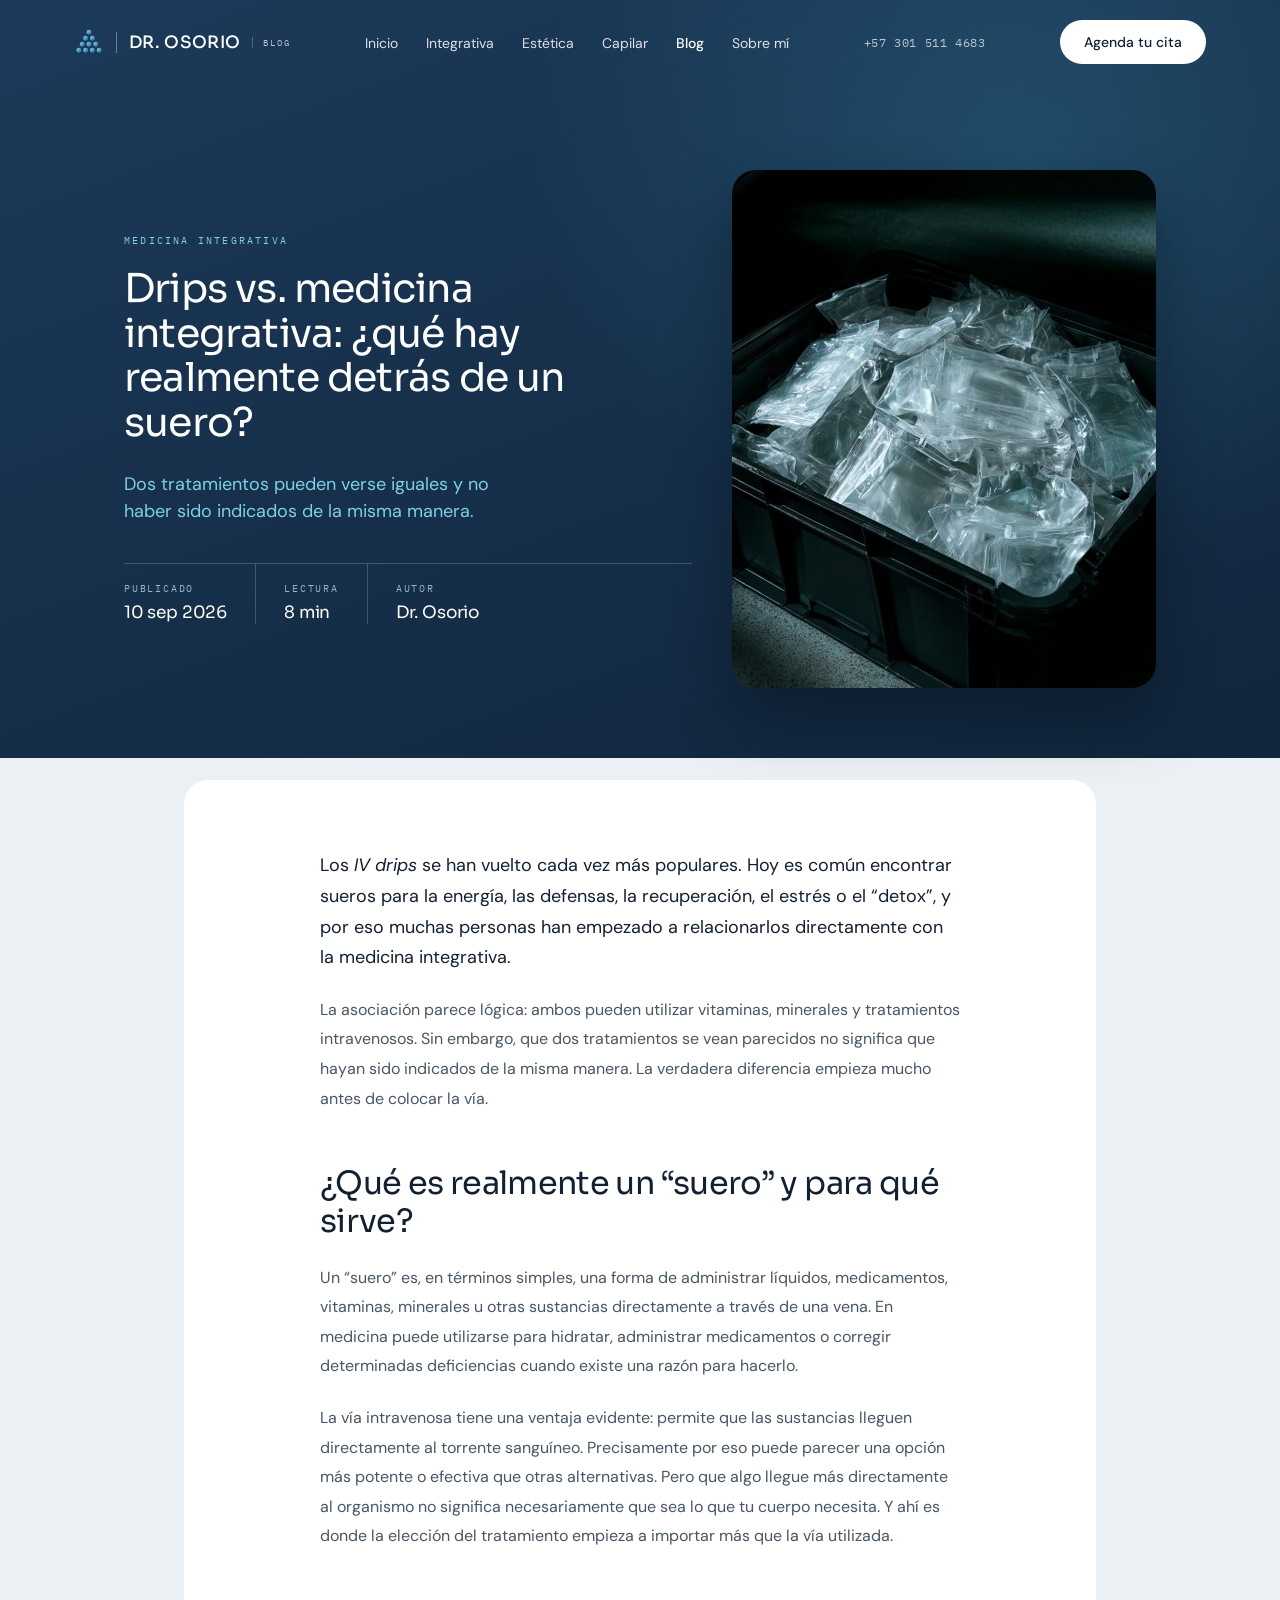
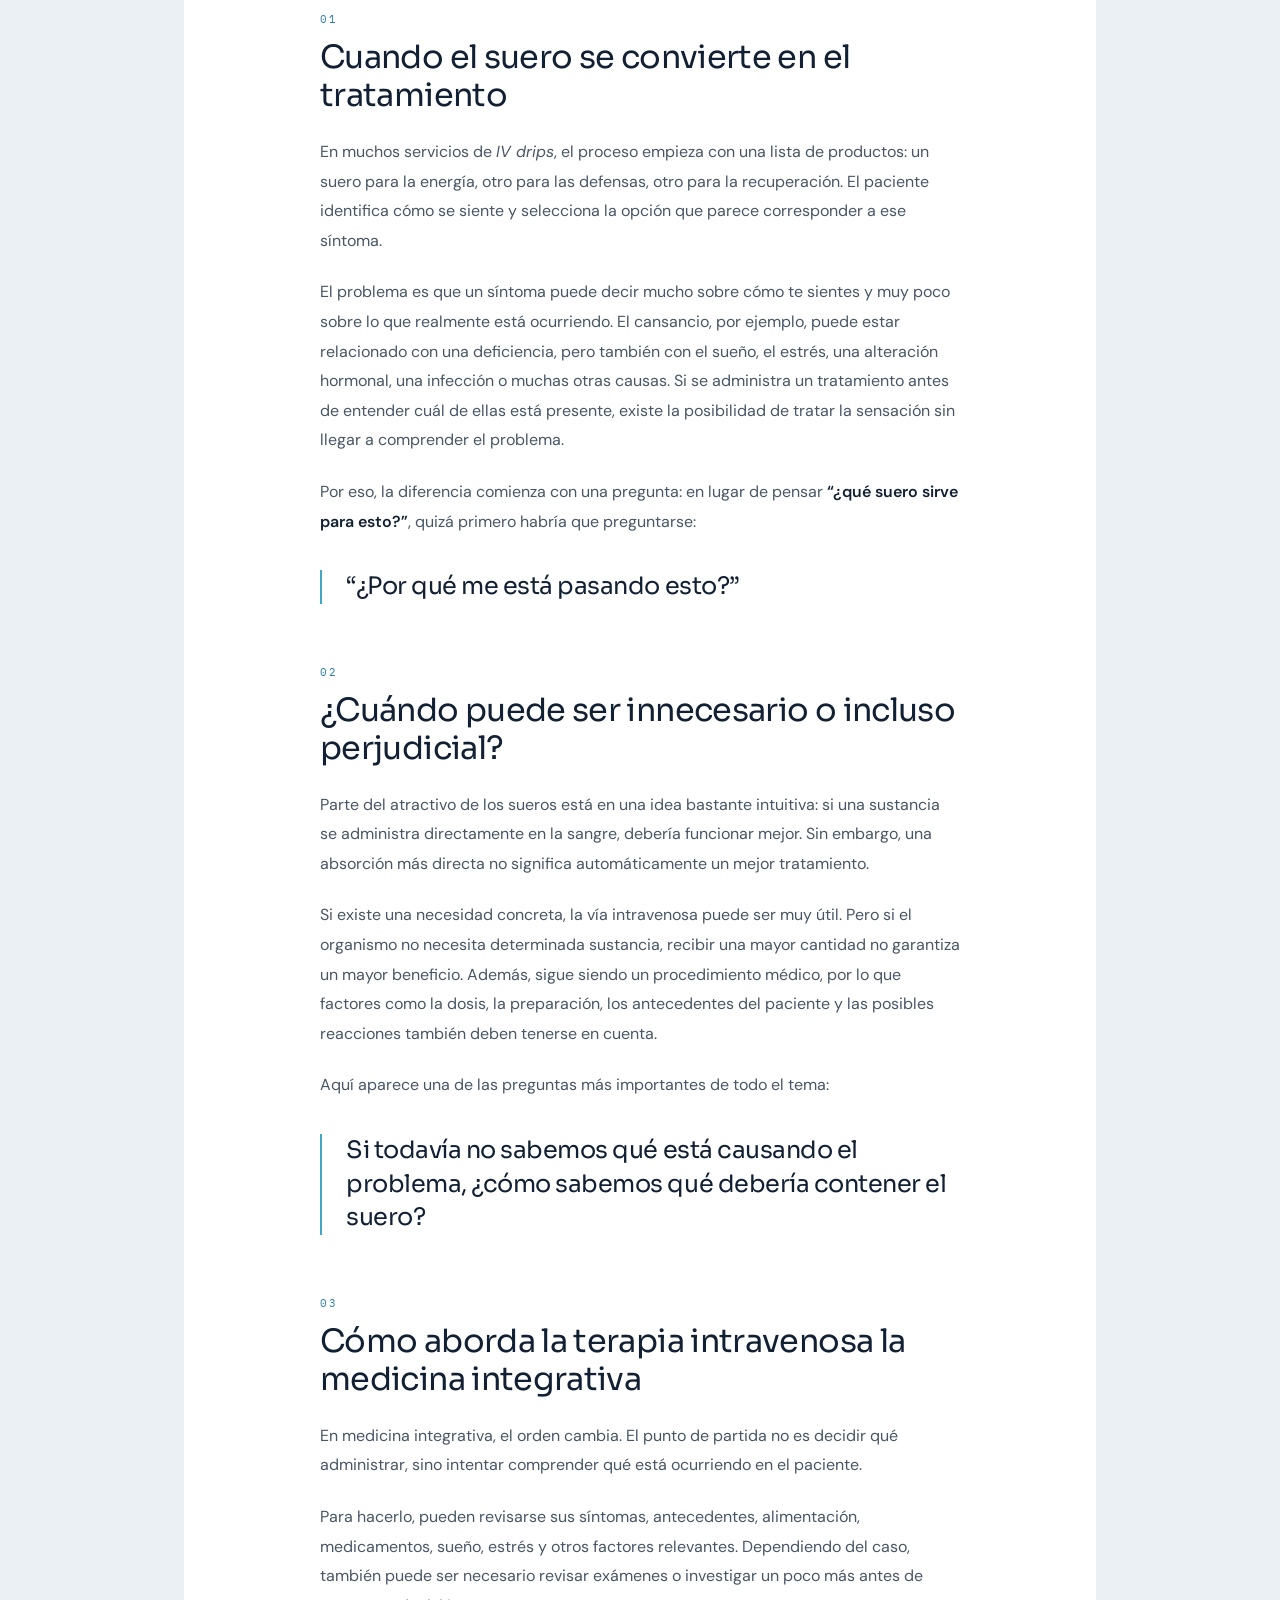
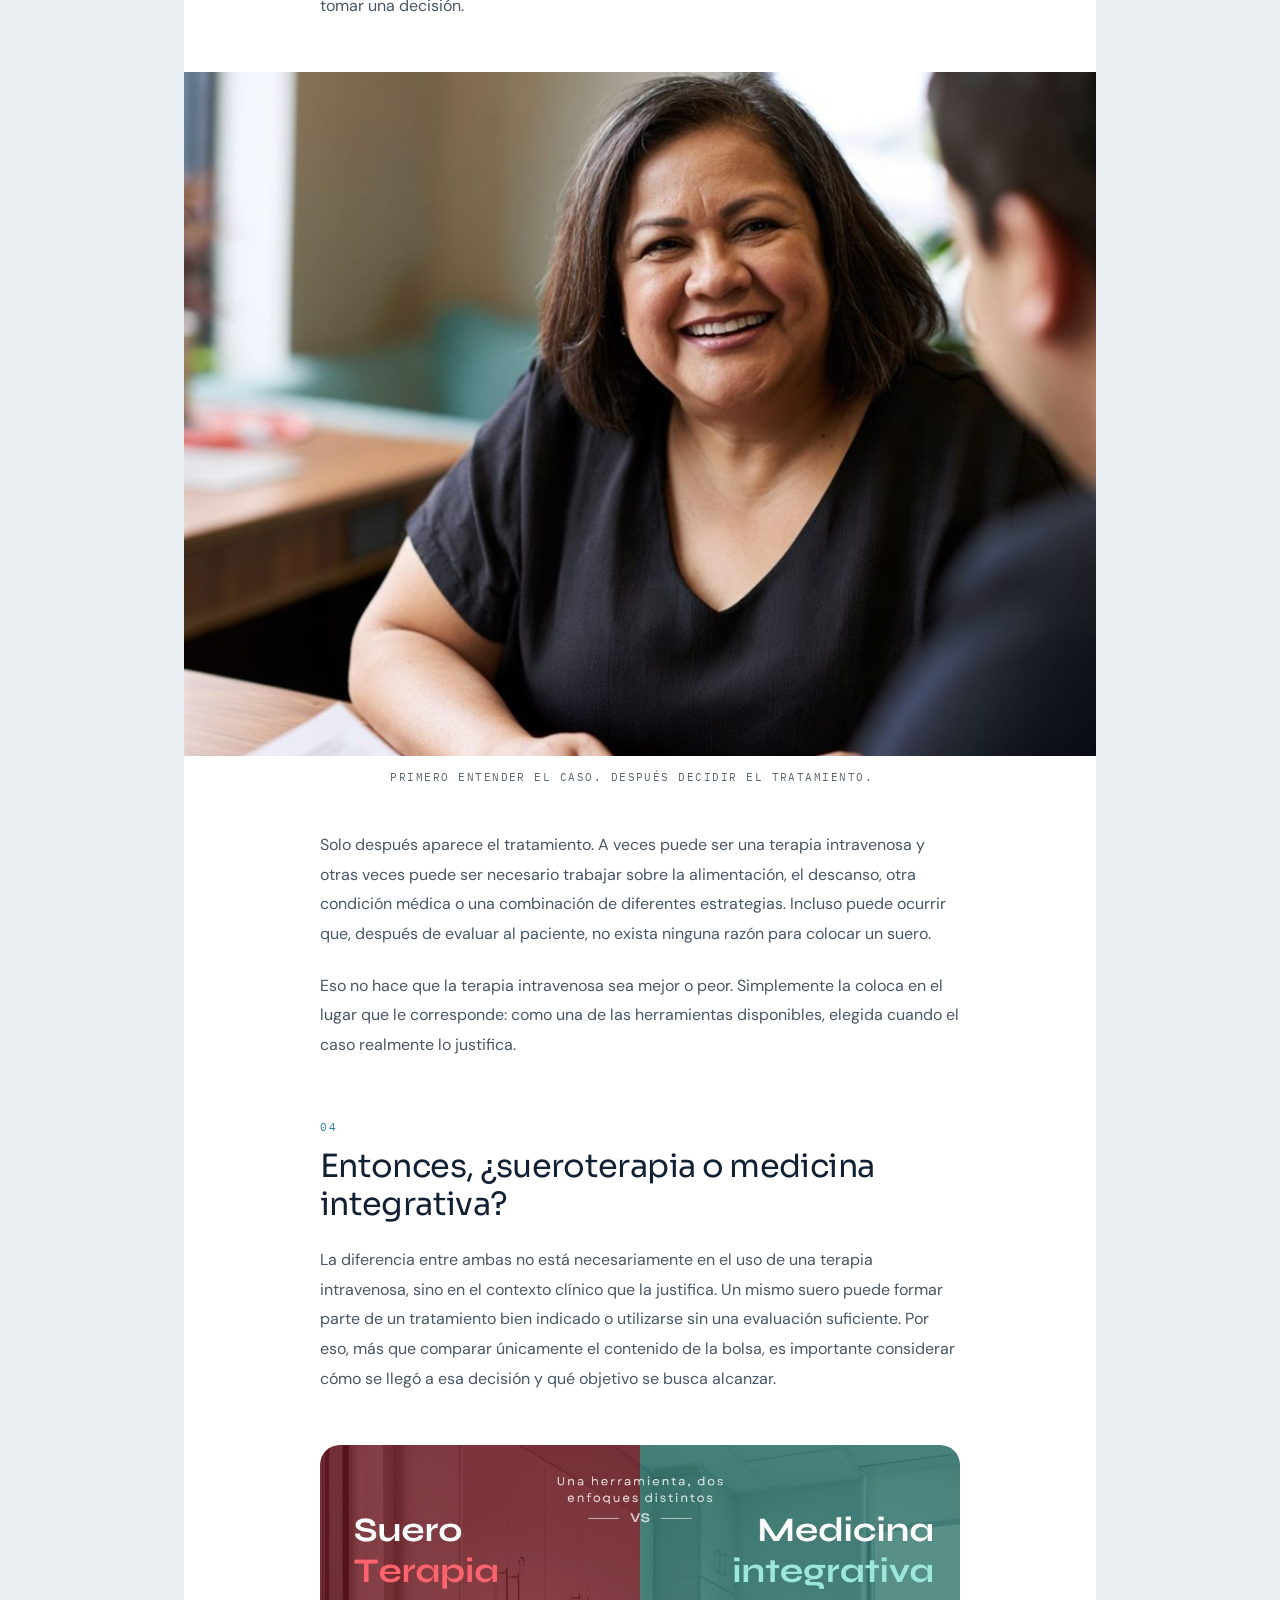
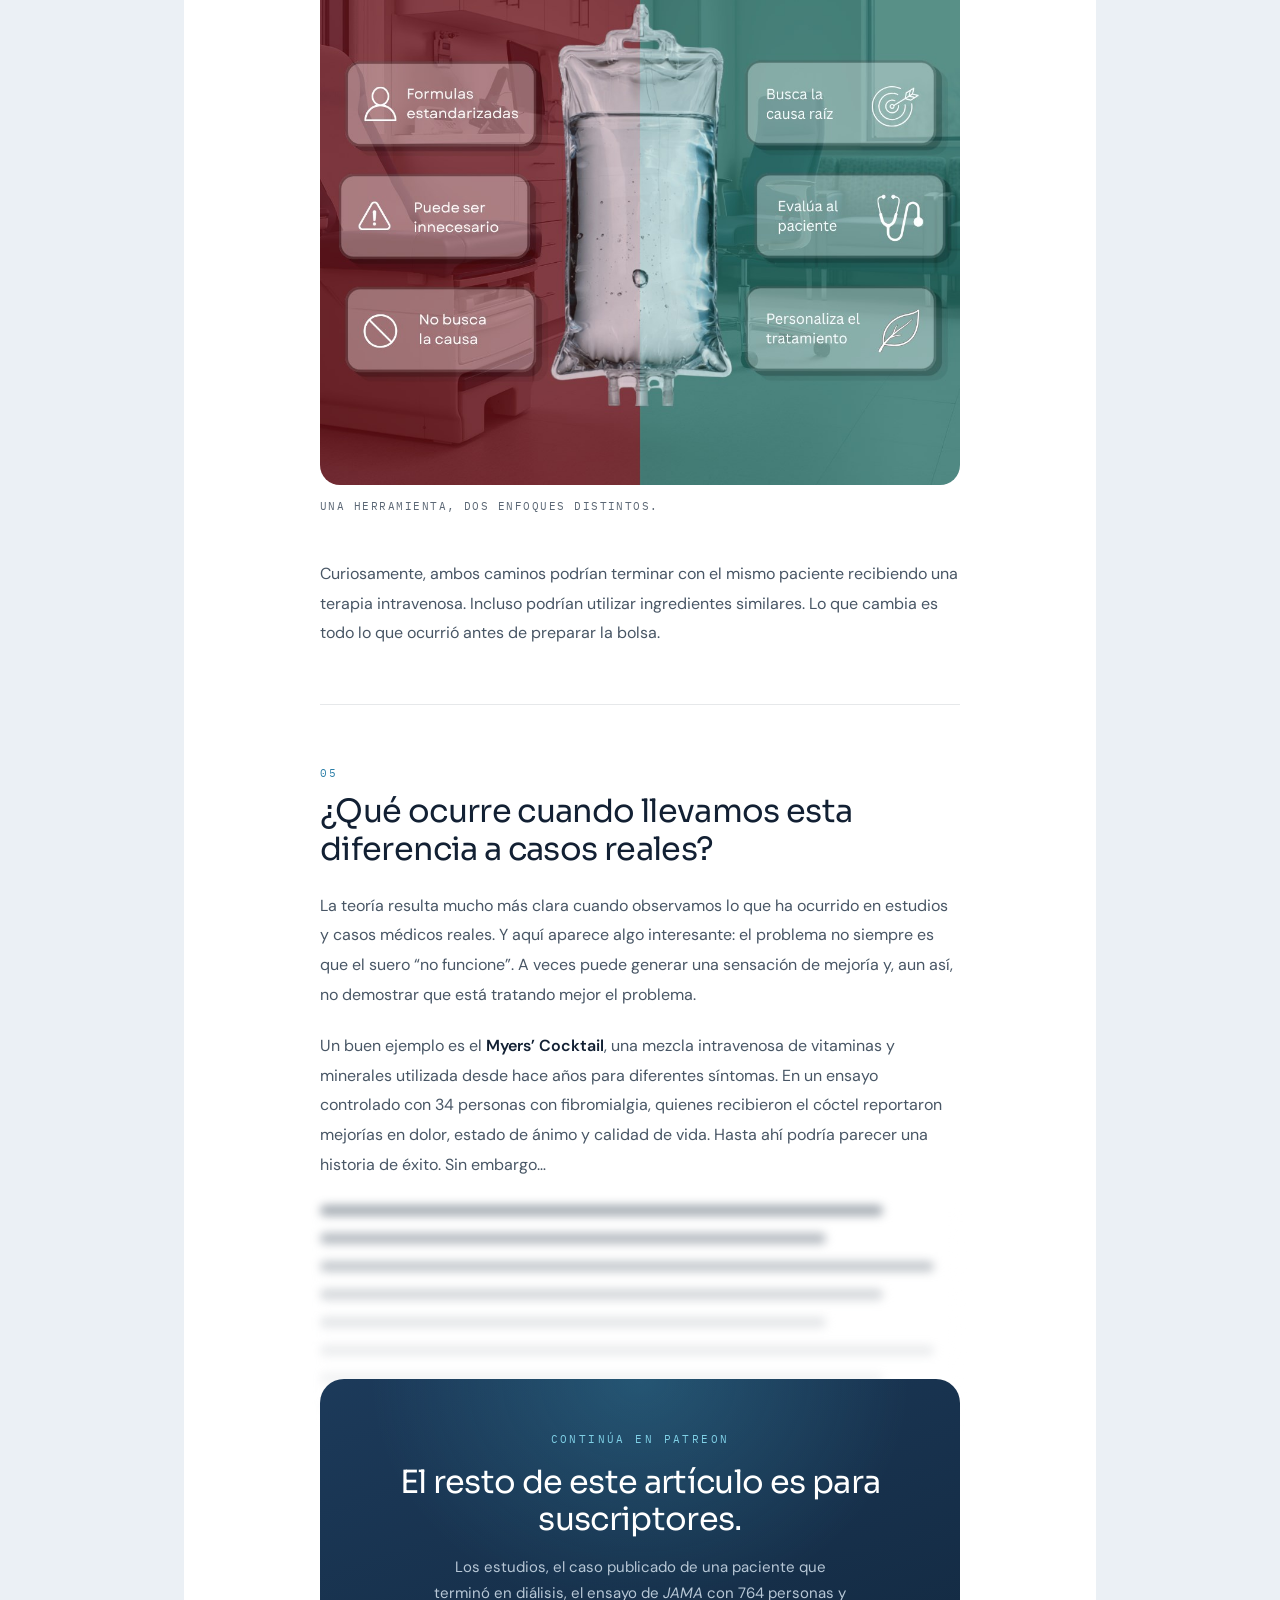
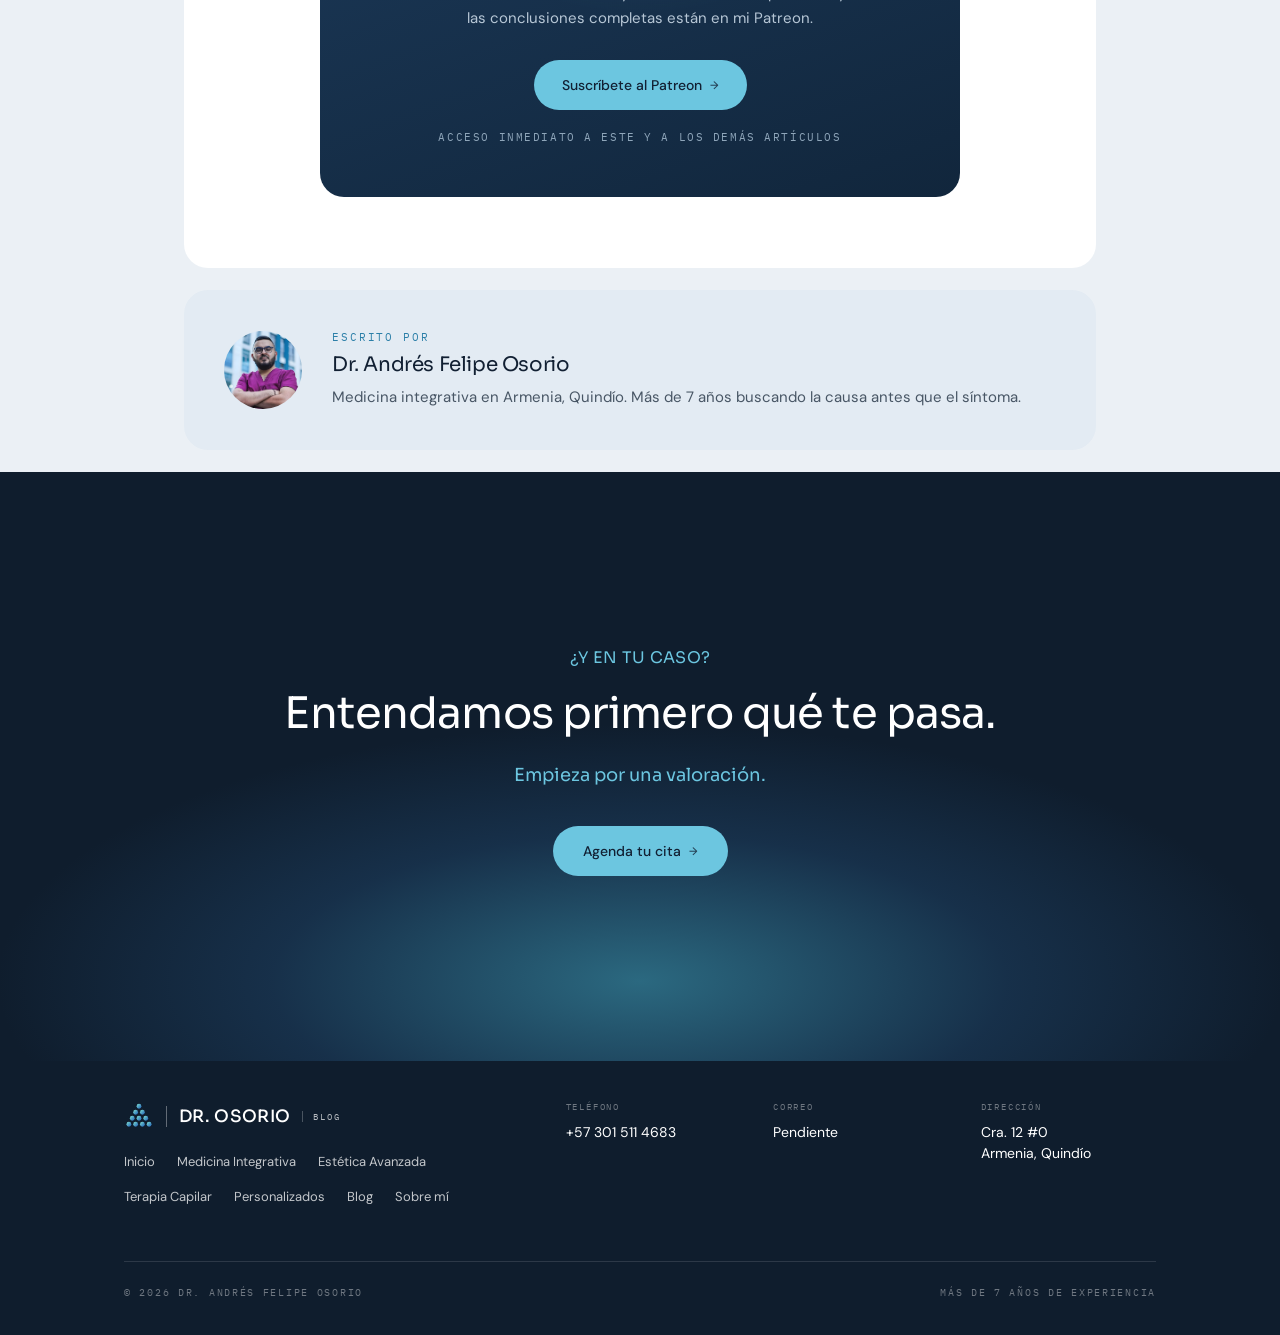
==== commit 7bbdfa21: "Portada: banner, carrusel del blog y miniatura de video; artículo en el diseño nuevo Portada (index." ====
--- a/blog-drips-vs-medicina-integrativa.html
+++ b/blog-drips-vs-medicina-integrativa.html
@@ -1,69 +1,514 @@
-<!doctype html>
+<!DOCTYPE html>
 <html lang="es">
 <head>
-<meta charset="utf-8">
-<meta name="viewport" content="width=device-width, initial-scale=1">
-<title>Drips vs. medicina integrativa: ¿qué hay detrás de un suero? · Dr. Andrés Felipe Osorio</title>
+<meta charset="UTF-8">
+<meta name="viewport" content="width=device-width, initial-scale=1, viewport-fit=cover">
+<title>Drips vs. medicina integrativa: ¿qué hay detrás de un suero? | Dr. Osorio</title>
 <meta name="description" content="Un mismo suero puede ser un tratamiento bien indicado o una decisión tomada sin evaluar. La diferencia empieza mucho antes de colocar la vía.">
-<link rel="icon" href="assets/img/logo.png">
+<!--
+  WORKING COPY: recreated from the screenshot of lightcoral-shark-320578.hostingersite.com/blog.html
+  Uses the same styles and blue palette as index.html and medicina-estetica.html.
+  Images marked "STAND-IN" are low-res crops from the screenshot. Swap them before going live.
+-->
 <link rel="preconnect" href="https://fonts.googleapis.com">
 <link rel="preconnect" href="https://fonts.gstatic.com" crossorigin>
-<link rel="stylesheet" href="https://fonts.googleapis.com/css2?family=Syne:wght@400;500;600;700&family=DM+Sans:opsz,wght@9..40,400;9..40,500&family=DM+Mono:wght@400;500&display=swap">
-<link rel="stylesheet" href="assets/css/site.css">
-<link rel="stylesheet" href="assets/css/blog.css">
-<script>(function(d){d.documentElement.classList.add('anim');setTimeout(function(){if(!window.__anim)d.documentElement.classList.remove('anim')},2500)})(document);</script>
+<link href="https://fonts.googleapis.com/css2?family=Sora:wght@400;500&family=DM+Sans:wght@400;500;600&family=IBM+Plex+Mono:wght@400;500&display=swap" rel="stylesheet">
+<style>
+  :root {
+    /* Brand palette: blues based on the Vital Clinic logo (navy #25537f, cyan #42a7c4). */
+    --ink: #122033;          /* headings */
+    --text: #485665;         /* body copy */
+    --muted: #7b8794;
+    --page: #ebf0f5;         /* light section background */
+    --panel: #e3ebf3;        /* about-card background */
+    --white: #ffffff;
+    --teal: #6cc6e0;         /* primary accent / CTA buttons */
+    --teal-ink: #2c7fa8;     /* small accent text on light bg */
+    --forest: #25537f;       /* old stats banner color (replaced in review #2) */
+    /* Brand blues sampled from the Vital Clinic logo (confirm exact values with the designer) */
+    --brand-navy: #25537f;
+    --brand-cyan: #42a7c4;
+    --forest-btn: #25537f;
+    --night: #0f1d2d;        /* CTA + footer */
+    --line-dark: rgba(255,255,255,.12);
+
+    --font-head: "Sora", "Helvetica Neue", Arial, sans-serif;
+    --font-body: "DM Sans", "Helvetica Neue", Arial, sans-serif;
+    --font-mono: "IBM Plex Mono", ui-monospace, "SFMono-Regular", Menlo, monospace;
+
+    --container: 1080px;
+    --radius-lg: 24px;
+    --radius-md: 20px;
+  }
+  *, *::before, *::after { box-sizing: border-box; }
+  html { scroll-behavior: smooth; }
+  body {
+    margin: 0;
+    font-family: var(--font-body);
+    color: var(--text);
+    background: var(--page);
+    -webkit-font-smoothing: antialiased;
+  }
+  img { max-width: 100%; display: block; }
+  a { color: inherit; text-decoration: none; }
+  .container { max-width: var(--container); margin: 0 auto; padding: 0 24px; }
+  .eyebrow {
+    font-family: var(--font-mono); font-size: 11px; letter-spacing: .22em;
+    text-transform: uppercase; color: var(--teal-ink); margin: 0 0 14px;
+  }
+  h1, h2, h3 { font-family: var(--font-head); font-weight: 400; color: var(--ink); margin: 0; letter-spacing: -0.02em; }
+  :focus-visible { outline: 2px solid var(--teal); outline-offset: 3px; }
+
+  /* Buttons */
+  .btn {
+    display: inline-flex; align-items: center; gap: 8px;
+    font-family: var(--font-body); font-weight: 500; font-size: 14px;
+    padding: 16px 28px; border-radius: 999px; border: 0; cursor: pointer;
+    transition: transform .15s ease, filter .15s ease;
+  }
+  .btn:hover { transform: translateY(-1px); filter: brightness(1.05); }
+  .btn-white { background: var(--white); color: var(--ink); }
+  .btn-teal { background: var(--teal); color: var(--ink); }
+  .btn-forest { background: var(--forest-btn); color: var(--white); }
+  .btn .arrow { font-size: 11px; opacity: .8; }
+
+  /* ================= HEADER / NAV ================= */
+  .nav {
+    position: absolute; top: 0; left: 0; right: 0; z-index: 10;
+    padding-top: env(safe-area-inset-top, 0px);
+  }
+  .nav .container { display: flex; align-items: center; justify-content: space-between; height: 84px; gap: 24px; max-width: 1180px; }
+  .brand { display: flex; align-items: center; gap: 12px; color: var(--white); }
+  .brand img { width: 30px; height: 30px; object-fit: contain; }
+  .brand .name { font-family: var(--font-head); font-weight: 500; font-size: 17px; letter-spacing: .02em; padding-left: 12px; border-left: 1px solid rgba(255,255,255,.35); }
+  .brand .tag { font-family: var(--font-mono); font-size: 9px; letter-spacing: .2em; text-transform: uppercase; opacity: .7; padding-left: 10px; border-left: 1px solid rgba(255,255,255,.35); }
+  .nav-links { display: flex; align-items: center; gap: 28px; list-style: none; margin: 0; padding: 0; }
+  .nav-links a { color: rgba(255,255,255,.85); font-size: 14px; }
+  .nav-links a[aria-current="page"] { color: var(--white); font-weight: 500; }
+  .nav-phone { font-family: var(--font-mono); font-size: 12px; color: rgba(255,255,255,.7); letter-spacing: .05em; }
+  .nav .btn { padding: 13px 24px; }
+  .menu-toggle { display: none; background: none; border: 1px solid rgba(255,255,255,.4); color: #fff; border-radius: 999px; padding: 10px 16px; font-size: 13px; }
+
+  /* ================= HERO ================= */
+  /* REVIEW #1: hero image must change (wellness clinic vibe, not OR gown, not AI-looking, brighter). */
+  .hero {
+    position: relative; min-height: 785px; display: flex; align-items: flex-end;
+    color: var(--white); overflow: hidden;
+    background: #1c3a5a;
+  }
+  .hero-media { position: absolute; inset: 0; }
+  .hero-media img { width: 100%; height: 100%; object-fit: cover; object-position: 50% 30%; }
+  .hero-media .placeholder {
+    width: 100%; height: 100%;
+    display: grid; place-items: center;
+    background:
+      radial-gradient(ellipse at 65% 35%, #3f6a94 0%, #22436a 45%, #12283f 100%);
+    font-family: var(--font-mono); font-size: 12px; letter-spacing: .15em; text-transform: uppercase; color: rgba(255,255,255,.45);
+  }
+  .hero-media::after {
+    /* Dark overlay that keeps text readable. Lighten these values if the new photo is already bright. */
+    content: ""; position: absolute; inset: 0;
+    background: linear-gradient(90deg, rgba(8,24,40,.78) 0%, rgba(8,24,40,.45) 45%, rgba(8,24,40,.15) 100%);
+  }
+  .hero-content { position: relative; z-index: 2; width: 100%; padding-bottom: 88px; }
+  .hero-kicker { color: #a9dcee; font-size: 17px; line-height: 1.5; max-width: 300px; margin: 0 0 22px; }
+  .hero h1 { color: var(--white); font-size: clamp(44px, 6vw, 84px); line-height: 1.02; max-width: 760px; }
+  .hero-actions { display: flex; gap: 12px; margin-top: 40px; flex-wrap: wrap; }
+
+  /* ================= STATS BANNER ================= */
+  /* REVIEW #2: banner considered too dark / too green for the brand. Color lives in --forest. */
+  /* Two options. Switch with the class on <body>: banner-navy or banner-light */
+  .stats { background: var(--banner-bg); }
+  .banner-navy  { --banner-bg: var(--brand-navy); --banner-text: #e6f1f7; --banner-dot: #7fd0e6; --banner-line: rgba(255,255,255,.18); }
+  .banner-light { --banner-bg: #e3f1f7; --banner-text: var(--brand-navy); --banner-dot: var(--brand-cyan); --banner-line: rgba(37,83,127,.18); }
+  .stats ul { display: grid; grid-template-columns: repeat(4, 1fr); list-style: none; margin: 0; padding: 0; }
+  .stats li {
+    display: flex; align-items: center; gap: 10px; padding: 24px 0 24px 0;
+    font-family: var(--font-mono); font-size: 11px; letter-spacing: .15em; text-transform: uppercase; color: var(--banner-text);
+  }
+  .stats li + li { border-left: 1px solid var(--banner-line); padding-left: 24px; }
+  .stats li::before { content: ""; width: 5px; height: 5px; border-radius: 50%; background: var(--banner-dot); flex: none; }
+
+  /* ================= SECTION HEADINGS ================= */
+  .section { padding: 120px 0 0; }
+  .section-head { display: grid; grid-template-columns: 1fr 1fr; gap: 40px; align-items: end; margin-bottom: 56px; }
+  .section-head h2 { font-size: clamp(32px, 3.4vw, 44px); line-height: 1.12; }
+  .section-head > p { margin: 0; font-size: 15px; line-height: 1.7; max-width: 460px; justify-self: end; width: 100%; }
+
+  /* ================= SERVICES ================= */
+  .services-grid { display: grid; grid-template-columns: 1fr 1fr; gap: 20px; }
+  .service {
+    position: relative; min-height: 488px; border-radius: var(--radius-lg); overflow: hidden;
+    display: flex; flex-direction: column; justify-content: flex-end;
+    padding: 34px; color: var(--white);
+    background: #14314f;
+  }
+  .service .bg { position: absolute; inset: 0; }
+  .service .bg img { width: 100%; height: 62%; object-fit: cover; object-position: top center; }
+  .service .bg::after {
+    content: ""; position: absolute; inset: 0;
+    background: linear-gradient(180deg, rgba(22,50,78,.05) 0%, rgba(22,50,78,.35) 35%, rgba(17,38,60,.92) 62%, #11263c 100%);
+  }
+  .service > *:not(.bg) { position: relative; z-index: 1; }
+  /* Vertical (portrait) photo shown whole: photo on the right, text column on the left */
+  .service--portrait { background: #11263c; }
+  .service .bg--portrait { left: auto; width: 56%; }
+  .service .bg--portrait img { width: 100%; height: 100%; object-fit: cover; object-position: center top; }
+  .service .bg--portrait::after {
+    background: linear-gradient(90deg, #11263c 0%, rgba(17,38,60,.5) 16%, rgba(17,38,60,0) 34%),
+                linear-gradient(180deg, rgba(17,38,60,0) 70%, rgba(17,38,60,.6) 100%);
+  }
+  .service.service--portrait h3, .service.service--portrait p, .service.service--portrait .chips { max-width: 46%; }
+  .service.service--portrait h3 { font-size: 26px; }
+  /* Full-height card image (for clean photos without baked-in text) */
+  .service .bg--full img { height: 100%; object-position: center 30%; }
+  .service .bg--full::after {
+    background: linear-gradient(180deg, rgba(22,50,78,0) 0%, rgba(22,50,78,.15) 30%, rgba(17,38,60,.85) 60%, #11263c 100%);
+  }
+  .service .num { font-family: var(--font-mono); font-size: 13px; letter-spacing: .15em; color: #a9dcee; margin-bottom: 14px; }
+  .service h3 { color: var(--white); font-size: 30px; line-height: 1.15; margin-bottom: 14px; }
+  .service p { margin: 0 0 18px; font-size: 14px; line-height: 1.6; max-width: 360px; color: rgba(255,255,255,.88); }
+  .chips { display: flex; flex-wrap: wrap; gap: 6px; list-style: none; margin: 0 0 30px; padding: 0; }
+  .chips li {
+    font-family: var(--font-mono); font-size: 10px; letter-spacing: .08em; text-transform: uppercase;
+    border: 1px solid rgba(255,255,255,.4); border-radius: 999px; padding: 6px 11px;
+  }
+  .more { font-family: var(--font-mono); font-size: 11px; letter-spacing: .18em; text-transform: uppercase; font-weight: 500; }
+
+  /* ================= ABOUT ================= */
+  .about { display: grid; grid-template-columns: 1fr 1fr; gap: 24px; }
+  .about-photo { position: relative; border-radius: var(--radius-lg); overflow: hidden; min-height: 752px; background: #2d5a8a; }
+  .about-photo > img { position: absolute; inset: 0; width: 100%; height: 100%; object-fit: cover; object-position: top center; }
+  .badge {
+    position: absolute; left: 22px; bottom: 22px; display: flex; align-items: center; gap: 14px;
+    background: var(--white); border-radius: 14px; padding: 10px 26px 10px 12px;
+  }
+  .badge img { width: 52px; height: 52px; border-radius: 8px; object-fit: cover; }
+  .badge strong { display: block; font-family: var(--font-head); font-weight: 400; font-size: 14px; color: var(--ink); }
+  .badge span { font-size: 12px; color: var(--muted); display: inline-flex; align-items: center; gap: 6px; margin-top: 4px; }
+  .badge span::before { content: ""; width: 6px; height: 6px; border-radius: 50%; background: #42a7c4; }
+  .about-text { background: var(--panel); border-radius: var(--radius-lg); padding: 92px 60px 60px; }
+  .about-text .eyebrow { color: #5b6775; font-size: 13px; letter-spacing: .25em; }
+  .about-text h2 { font-size: clamp(32px, 3.4vw, 44px); line-height: 1.1; margin-bottom: 30px; }
+  .about-text p { font-size: 15px; line-height: 1.8; margin: 0 0 20px; max-width: 400px; }
+  .about-text blockquote { margin: 0 0 22px; padding-left: 20px; border-left: 1px solid #42a7c4; font-size: 15px; color: #394656; }
+  .about-text .btn { margin-top: 20px; }
+
+  /* ================= TESTIMONIALS ================= */
+  .testimonials { display: grid; grid-template-columns: repeat(3, 1fr); gap: 20px; }
+  .testimonial { background: var(--white); border-radius: var(--radius-lg); padding: 30px 30px 28px; }
+  .t-head { display: flex; align-items: center; gap: 14px; margin-bottom: 20px; }
+  .avatar { width: 44px; height: 44px; border-radius: 50%; background: #dceaf4; display: grid; place-items: center; font-family: var(--font-head); color: var(--ink); font-size: 15px; flex: none; }
+  .t-head strong { display: block; font-family: var(--font-head); font-weight: 400; color: var(--ink); font-size: 15px; }
+  .t-head small { font-family: var(--font-mono); font-size: 9px; letter-spacing: .18em; text-transform: uppercase; color: var(--muted); }
+  .testimonial p { font-size: 13.5px; line-height: 1.65; margin: 0 0 16px; color: #3e4a58; }
+  .testimonial .chips li { border-color: #d5dde6; color: #5b6775; font-size: 9px; }
+  .testimonial .chips { margin: 0; }
+
+  /* ================= BLOG ================= */
+  .blog { display: grid; grid-template-columns: 500px 1fr; gap: 24px; }
+  .blog-img { border-radius: var(--radius-lg); overflow: hidden; min-height: 458px; background: #0c131b; }
+  .blog-img img { width: 100%; height: 100%; object-fit: cover; }
+  .blog-card { background: var(--white); border-radius: var(--radius-lg); padding: 60px 56px; display: flex; flex-direction: column; justify-content: center; }
+  .blog-card h3 { font-size: 34px; line-height: 1.18; margin-bottom: 26px; max-width: 380px; }
+  .blog-card p { font-size: 14.5px; line-height: 1.75; margin: 0 0 26px; max-width: 370px; }
+  .meta { font-family: var(--font-mono); font-size: 10px; letter-spacing: .15em; text-transform: uppercase; color: var(--muted); margin-bottom: 30px; }
+  .blog-card .more { color: var(--ink); }
+  .all-posts { display: inline-block; margin-top: 22px; font-family: var(--font-mono); font-size: 9.5px; letter-spacing: .18em; text-transform: uppercase; color: var(--teal-ink); }
+
+  /* ================= CTA ================= */
+  .cta {
+    margin-top: 72px; position: relative; overflow: hidden; background: var(--night);
+    text-align: center; color: var(--white); padding: 180px 24px 150px;
+  }
+  .cta::before {
+    content: ""; position: absolute; left: 50%; bottom: -180px; transform: translateX(-50%);
+    width: 1300px; height: 520px; border-radius: 50%;
+    background: radial-gradient(ellipse at center, rgba(66,167,196,.55) 0%, rgba(37,83,127,.35) 40%, rgba(13,27,43,0) 70%);
+    pointer-events: none;
+  }
+  .cta > * { position: relative; }
+  .cta .kicker { color: var(--teal); font-family: var(--font-head); font-size: 16px; letter-spacing: .02em; margin: 0 0 22px; text-transform: uppercase; }
+  .cta h2 { color: var(--white); font-size: clamp(34px, 4vw, 58px); line-height: 1.1; max-width: 600px; margin: 0 auto 26px; }
+  .cta .sub { color: var(--teal); font-family: var(--font-head); font-size: 18px; margin: 0 0 40px; }
+  .cta .btn { padding: 16px 30px; }
+
+  /* ================= FOOTER ================= */
+  .footer { background: var(--night); color: rgba(255,255,255,.75); padding: 40px 0 36px; padding-bottom: calc(36px + env(safe-area-inset-bottom, 0px)); }
+  .footer-top { display: grid; grid-template-columns: 1.4fr repeat(3, .6fr); gap: 32px; }
+  .footer .brand { margin-bottom: 22px; }
+  .footer-links { display: flex; flex-wrap: wrap; gap: 18px 22px; list-style: none; margin: 0; padding: 0; font-size: 13px; max-width: 460px; }
+  .footer-links a:hover { color: var(--white); }
+  .f-col small { display: block; font-family: var(--font-mono); font-size: 9px; letter-spacing: .2em; text-transform: uppercase; color: rgba(255,255,255,.4); margin-bottom: 10px; }
+  .f-col div { color: var(--white); font-size: 14px; line-height: 1.5; }
+  .footer-bottom { display: flex; justify-content: space-between; gap: 20px; margin-top: 56px; padding-top: 24px; border-top: 1px solid var(--line-dark); font-family: var(--font-mono); font-size: 9.5px; letter-spacing: .18em; text-transform: uppercase; color: rgba(255,255,255,.4); }
+
+  /* ================= HERO TEXT VARIANTS (REVIEW #1) ================= */
+  .hero-light .hero-media::after {
+    background: linear-gradient(90deg, rgba(247,250,252,.35) 0%, rgba(247,250,252,.8) 18%, rgba(247,250,252,.9) 30%, rgba(247,250,252,.6) 44%, rgba(247,250,252,0) 58%);
+  }
+  .hero-light .hero { color: var(--ink); }
+  .hero-light .hero h1 { color: var(--ink); font-size: clamp(40px, 5vw, 70px); max-width: 600px; }
+  .hero-light .hero-kicker { color: #2a6f9e; }
+  .hero-light .hero .btn-white { box-shadow: 0 0 0 1px rgba(16,32,50,.14), 0 6px 18px rgba(16,32,50,.08); }
+  .hero-light .brand { color: var(--ink); }
+  .hero-light .nav .brand .name, .hero-light .nav .brand .tag { border-left-color: rgba(16,32,50,.25); }
+  .hero-light .nav-links a { color: rgba(16,32,50,.75); }
+  .hero-light .nav-links a[aria-current="page"] { color: var(--ink); }
+  .hero-light .nav-phone { color: rgba(16,32,50,.6); }
+  .hero-light .nav .btn-white { background: var(--forest-btn); color: var(--white); }
+  .hero-light .menu-toggle { color: var(--ink); border-color: rgba(16,32,50,.3); }
+  .hero-dark .hero-media::after {
+    background: linear-gradient(180deg, rgba(8,24,40,.6) 0, rgba(8,24,40,0) 170px), linear-gradient(90deg, rgba(8,24,40,.82) 0%, rgba(8,24,40,.6) 35%, rgba(8,24,40,.15) 62%, rgba(8,24,40,0) 80%);
+  }
+
+  /* ================= RESPONSIVE ================= */
+  @media (max-width: 1100px) {
+    .nav-links, .nav-phone { display: none; }
+    .menu-toggle { display: inline-block; }
+    .blog { grid-template-columns: 1fr 1fr; }
+  }
+  @media (max-width: 820px) {
+    .hero { min-height: 680px; }
+    .hero-media img { object-position: 72% 30%; }
+    .hero-light .hero-media::after { background: linear-gradient(0deg, rgba(247,250,252,.95) 0%, rgba(247,250,252,.85) 45%, rgba(247,250,252,.2) 75%, rgba(247,250,252,.35) 100%); }
+    .hero-dark .hero-media::after { background: linear-gradient(0deg, rgba(8,24,40,.88) 0%, rgba(8,24,40,.6) 50%, rgba(8,24,40,.2) 100%); }
+    .hero-content { padding-bottom: 64px; }
+    .stats ul { grid-template-columns: 1fr 1fr; }
+    .stats li:nth-child(3) { border-left: 0; padding-left: 0; }
+    .stats li:nth-child(n+3) { border-top: 1px solid var(--banner-line); }
+    .section { padding-top: 88px; }
+    .section-head, .services-grid, .about, .testimonials, .blog, .footer-top { grid-template-columns: 1fr; }
+    .section-head > p { justify-self: start; }
+    .about-photo { min-height: 520px; }
+    .about-text { padding: 48px 28px; }
+    .blog-card { padding: 40px 28px; }
+    .blog-img { min-height: 300px; }
+    .brand .tag { display: none; }
+    /* Portrait cards on mobile: photo on top, text below */
+    .service--portrait { min-height: 700px; }
+    .service .bg--portrait { width: 100%; left: 0; height: 64%; bottom: auto; }
+    .service .bg--portrait img { object-position: center 30%; }
+    .service .bg--portrait::after { background: linear-gradient(180deg, rgba(17,38,60,0) 55%, #11263c 100%); }
+    .service.service--portrait h3, .service.service--portrait p, .service.service--portrait .chips { max-width: none; }
+    .nav .btn { display: none; }
+  }
+  @media (prefers-reduced-motion: reduce) {
+    * { transition: none !important; scroll-behavior: auto !important; }
+  }
+
+  /* ================= MEDICINA ESTÉTICA PAGE ================= */
+  .page-hero .hero-content { padding-bottom: 72px; }
+  .page-hero .hero-kicker { max-width: none; margin-bottom: 18px; }
+
+  .split { display: grid; grid-template-columns: 1fr 1fr; gap: 24px; margin-top: 40px; }
+  .split:first-child { margin-top: 22px; }
+  .media-card { position: relative; border-radius: var(--radius-lg); overflow: hidden; background: #0c131b; }
+  .media-card > img { position: absolute; inset: 0; width: 100%; height: 100%; object-fit: cover; }
+  .text-card { background: var(--white); border-radius: var(--radius-lg); padding: 60px; display: flex; flex-direction: column; justify-content: center; }
+  .text-card.panel { background: var(--panel); }
+  .text-card .eyebrow { color: #5b6775; font-size: 13px; letter-spacing: .25em; margin-bottom: 22px; }
+  .text-card h2 { font-size: clamp(32px, 3.4vw, 44px); line-height: 1.12; margin-bottom: 24px; }
+  .text-card p { font-size: 15px; line-height: 1.8; margin: 0 0 20px; max-width: 410px; }
+  .text-card .accent { color: var(--teal-ink); }
+  .row-1 { min-height: 507px; }
+  .row-2 { min-height: 631px; }
+  .row-3 { min-height: 578px; }
+
+  .soft-chips { display: flex; flex-wrap: wrap; gap: 8px; list-style: none; margin: 4px 0 24px; padding: 0; }
+  .soft-chips li {
+    font-family: var(--font-mono); font-size: 10px; letter-spacing: .1em; text-transform: uppercase;
+    color: #2c7fa8; background: #eef5fa; border: 1px solid #bcd7e8; border-radius: 999px; padding: 8px 14px;
+  }
+  .panel .soft-chips li { background: #dbe9f3; }
+  .text-card .btn { align-self: flex-start; margin-top: 8px; }
+
+  /* Treatments list card */
+  .treatments { margin-top: 42px; background: var(--brand-navy); color: var(--white); border-radius: var(--radius-lg); padding: 84px 80px 60px; }
+  .treatments .eyebrow { color: #7fd0e6; font-size: 10px; margin-bottom: 20px; }
+  .treatments h2 { color: var(--white); font-size: clamp(34px, 3.4vw, 46px); line-height: 1.12; margin-bottom: 58px; }
+  .t-list { display: grid; grid-template-columns: 1fr 1fr; column-gap: 75px; list-style: none; margin: 0; padding: 0; }
+  .t-list li { display: grid; grid-template-columns: 32px 1fr; padding: 24px 0 22px; border-top: 1px solid rgba(255,255,255,.16); }
+  .t-list li:nth-last-child(-n+2) { border-bottom: 1px solid rgba(255,255,255,.16); }
+  .t-list .n { font-family: var(--font-mono); font-size: 9px; color: #7fd0e6; padding-top: 5px; }
+  .t-list strong { display: block; font-family: var(--font-head); font-weight: 500; font-size: 16px; margin-bottom: 8px; }
+  .t-list span { font-size: 13px; color: rgba(255,255,255,.72); }
+
+  .page-cta { margin-top: 22px; padding: 175px 24px 165px; }
+
+  /* About */
+  .about-page { margin-top: 22px; }
+  .about-page .about-photo { min-height: 682px; }
+  .about-text .sign { font-family: var(--font-head); color: var(--ink); font-size: 16px; margin: 18px 0 8px; }
+  .about-text .sign-meta { font-family: var(--font-mono); font-size: 9.5px; letter-spacing: .15em; text-transform: uppercase; color: var(--muted); }
+
+  /* Other services */
+  .others { padding-top: 138px; padding-bottom: 112px; }
+  .others .eyebrow { margin-bottom: 56px; }
+  .mini-grid { display: grid; grid-template-columns: repeat(3, 1fr); gap: 24px; }
+  .mini { position: relative; height: 318px; border-radius: var(--radius-lg); overflow: hidden; display: flex; flex-direction: column; justify-content: flex-end; padding: 26px; color: var(--white); background: #11263c; }
+  .mini img { position: absolute; inset: 0; width: 100%; height: 100%; object-fit: cover; object-position: center top; }
+  .mini::after { content: ""; position: absolute; inset: 0; background: linear-gradient(180deg, rgba(17,38,60,0) 35%, rgba(17,38,60,.85) 80%, #11263c 100%); }
+  .mini > *:not(img) { position: relative; z-index: 1; }
+  .mini h3 { color: var(--white); font-size: 22px; line-height: 1.15; margin-bottom: 16px; }
+
+  @media (max-width: 820px) {
+    .split { grid-template-columns: 1fr; }
+    .row-2 .media-card { order: -1; }
+    .media-card { min-height: 380px; }
+    .row-1, .row-2, .row-3 { min-height: 0; }
+    .text-card { padding: 44px 28px; }
+    .treatments { padding: 56px 28px 40px; }
+    .t-list { grid-template-columns: 1fr; }
+    .t-list li:nth-last-child(2) { border-bottom: 0; }
+    .about-page .about-photo { min-height: 520px; }
+    .mini-grid { grid-template-columns: 1fr; }
+    .others { padding-top: 88px; padding-bottom: 88px; }
+  }
+
+  /* Hero with a vertical photo in a rounded frame */
+  .hero--framed { background: radial-gradient(ellipse 45% 70% at 72% 55%, rgba(66,167,196,.22) 0%, rgba(17,38,60,0) 70%), #11263c; align-items: center; }
+  .hero--framed .hero-frame-wrap { position: absolute; inset: 0; display: flex; justify-content: flex-end; align-items: center; padding-top: 70px; pointer-events: none; }
+  .hero-frame { margin: 0; height: min(640px, 80%); aspect-ratio: 1002 / 1420; border-radius: var(--radius-lg); overflow: hidden; box-shadow: 0 30px 60px rgba(4,12,22,.45); }
+  .hero-frame img { width: 100%; height: 100%; object-fit: cover; }
+  .hero--framed .hero-content { padding-bottom: 0; padding-top: 70px; }
+  .hero--framed h1 { font-size: clamp(40px, 4.4vw, 68px); max-width: 600px; }
+  @media (max-width: 820px) {
+    .hero--framed { flex-direction: column; align-items: stretch; min-height: 0; padding: 100px 0 56px; }
+    .hero--framed .hero-frame-wrap { position: static; justify-content: center; padding-top: 0; order: -1; }
+    .hero-frame { height: auto; width: 100%; max-width: 420px; }
+    .hero--framed .hero-content { padding-top: 36px; }
+  }
+
+  /* ================= TERAPIA CAPILAR PAGE ================= */
+  .cap-r1 { min-height: 506px; }
+  .cap-r2 { min-height: 595px; }
+  .cap-r3 { min-height: 655px; }
+  .text-card .soft-chips { margin-bottom: 8px; }
+  .text-card .btn { margin-top: 28px; }
+
+  /* Single-column treatment list with the number on the right */
+  .t-list--single { grid-template-columns: 1fr; }
+  .t-list--single li { grid-template-columns: 1fr auto; align-items: center; padding: 22px 0; }
+  .t-list--single li:nth-last-child(-n+2) { border-bottom: 0; }
+  .t-list--single li:last-child { border-bottom: 1px solid rgba(255,255,255,.16); }
+  .t-list--single strong { font-size: 19px; font-weight: 400; margin: 0; }
+  .t-list--single .n { padding-top: 0; }
+
+  @media (max-width: 820px) {
+    .split--text-first .media-card { order: -1; }
+    .cap-r1, .cap-r2, .cap-r3 { min-height: 0; }
+    .t-list--single strong { font-size: 16px; }
+  }
+
+  /* Headings with fixed line breaks on desktop, natural wrapping on phones */
+  h1 .line, h2 .line { display: block; white-space: nowrap; }
+  .cta h2 { max-width: none; font-size: clamp(34px, 3.4vw, 58px); line-height: 1.12; }
+  /* Hero placeholder until the new image is ready */
+  .page-hero .hero-media .placeholder {
+    background: radial-gradient(ellipse 50% 70% at 72% 40%, rgba(66,167,196,.28) 0%, rgba(17,38,60,0) 70%), linear-gradient(135deg, #1c3a5a 0%, #11263c 100%);
+    place-items: start end; padding: 120px 40px 0; color: rgba(255,255,255,.4);
+  }
+  @media (max-width: 820px) { h1 .line, h2 .line { display: inline; white-space: normal; } }
+
+  /* Capilar hero: keep the trichoscope in view, soften the nav area */
+  .page-hero .hero-media img { object-position: center 25%; }
+  .hero-light .page-hero .hero-media::after {
+    background: linear-gradient(180deg, rgba(247,250,252,.7) 0, rgba(247,250,252,0) 120px),
+                linear-gradient(90deg, rgba(247,250,252,.35) 0%, rgba(247,250,252,.8) 18%, rgba(247,250,252,.9) 30%, rgba(247,250,252,.6) 44%, rgba(247,250,252,0) 58%);
+  }
+  @media (max-width: 820px) {
+    .page-hero .hero-media img { object-position: 74% center; }
+    .hero-light .page-hero .hero-media::after { background: linear-gradient(0deg, rgba(247,250,252,.95) 0%, rgba(247,250,252,.85) 40%, rgba(247,250,252,.1) 65%, rgba(247,250,252,.5) 100%); }
+  }
+
+  /* ================= BLOG PAGE ================= */
+  .blog-hero {
+    background: radial-gradient(ellipse 55% 80% at 80% 20%, rgba(66,167,196,.22) 0%, rgba(17,38,60,0) 70%), linear-gradient(160deg, #1c3a5a 0%, #11263c 100%);
+    color: var(--white); padding: 170px 0 70px;
+  }
+  .blog-hero .container { display: grid; grid-template-columns: 1fr 424px; gap: 40px; align-items: center; }
+  .blog-hero .eyebrow { color: #7fd0e6; font-size: 10px; margin-bottom: 20px; }
+  .blog-hero h1 { color: var(--white); font-size: clamp(40px, 3.5vw, 58px); line-height: 1.08; margin-bottom: 30px; }
+  .blog-hero .lead { color: #7fd0e6; font-size: 18px; line-height: 1.5; max-width: 390px; margin: 0; }
+  .blog-hero figure { margin: 0; aspect-ratio: 424 / 518; border-radius: var(--radius-lg); overflow: hidden; box-shadow: 0 30px 60px rgba(4,12,22,.4); }
+  .blog-hero figure img { width: 100%; height: 100%; object-fit: cover; }
+  .posts { padding: 22px 0 0; }
+  .posts .blog-card { background: linear-gradient(180deg, var(--white) 0%, var(--white) 45%, #eef3f8 100%); }
+  .posts .blog-card .eyebrow { color: var(--teal-ink); font-size: 10px; margin-bottom: 22px; }
+  .blog-cta { margin-top: 22px; padding: 175px 24px 185px; }
+  @media (max-width: 820px) {
+    .blog-hero { padding: 120px 0 56px; }
+    .blog-hero .container { grid-template-columns: 1fr; }
+    .blog-hero figure { max-width: 420px; }
+  }
+
+  /* Blog hero: real clinic photo on the right, text on a matching light wall on the left */
+  .blog-photo-hero { background: #eef0f2; }
+  .blog-photo-hero .hero-media { left: 47%; }
+  .blog-photo-hero .hero-media img { object-position: center 30%; }
+  .hero-light .blog-photo-hero .hero-media::after {
+    background: linear-gradient(90deg, #eef0f2 0%, rgba(238,240,242,.7) 8%, rgba(238,240,242,0) 22%),
+                linear-gradient(180deg, rgba(238,240,242,.55) 0, rgba(238,240,242,0) 110px);
+  }
+  .blog-photo-hero .hero-kicker { max-width: 420px; }
+  .blog-photo-hero h1 { font-size: clamp(36px, 3vw, 54px); max-width: none; }
+  @media (max-width: 820px) {
+    .blog-photo-hero .hero-media { left: 0; }
+    .blog-photo-hero .hero-media img { object-position: center 25%; }
+    .hero-light .blog-photo-hero .hero-media::after { background: linear-gradient(0deg, #eef0f2 0%, rgba(238,240,242,.92) 40%, rgba(238,240,242,.1) 64%, rgba(238,240,242,.45) 100%); }
+  }
+  @media (min-width: 821px) and (max-width: 1680px) { .blog-photo-hero .hero-media { left: 57%; } }
+</style>
+<link rel="stylesheet" href="assets/css/article.css?v=2">
 </head>
-<body>
-<a class="skip" href="#main">Saltar al contenido</a>
-
-<nav class="nav solid">
-  <div class="wrap nav-in">
-    <a class="mark" href="index.html">
-      <img src="assets/img/logo.png" alt="" width="40" height="40">
-      <span class="wm"><b>DR. OSORIO</b><span>Blog</span></span>
+<body class="hero-dark banner-navy">
+
+<!-- ================= HEADER ================= -->
+<header class="nav">
+  <div class="container">
+    <a class="brand" href="index.html" aria-label="Dr. Osorio, inicio">
+      <img src="assets/img/r-4c68d548.svg" alt="">
+      <span class="name">DR. OSORIO</span>
+      <span class="tag">Blog</span>
     </a>
-    <div class="nav-links">
-      <a href="index.html">Inicio</a>
-      <a href="medicina-integrativa.html">Integrativa</a>
-      <a href="medicina-estetica.html">Estética</a>
-      <a href="terapia-capilar.html">Capilar</a>
-      <a href="blog.html" aria-current="page">Blog</a>
-      <a href="sobre-mi.html">Sobre mí</a>
-    </div>
-    <div class="nav-right">
-      <a class="nav-phone" href="tel:+573015114683">+57 301 511 4683</a>
-      <a class="btn btn-light" style="padding:12px 24px;min-height:44px" href="tratamientos-personalizados.html">Agenda tu cita</a>
-    </div>
-  </div>
-</nav>
-
-<main id="main">
-
-<header class="hero-band post-head">
-  <div class="hb-in">
-    <div>
-      <div class="kicker">
-        <span class="tag">Blog</span>
-        <p class="eyebrow">Medicina integrativa</p>
-      </div>
-      <h1>Drips vs. medicina integrativa: ¿qué hay realmente detrás de un suero?</h1>
-      <p class="lede">Dos tratamientos pueden verse iguales y no haber sido indicados de la misma manera.</p>
-      <div class="meta-row">
-        <div><p class="k">Publicado</p><p class="v">10 sep 2026</p></div>
-        <div><p class="k">Lectura</p><p class="v">8 min</p></div>
-        <div><p class="k">Autor</p><p class="v">Dr. Osorio</p></div>
-      </div>
-    </div>
-    <div class="art">
-      <img src="assets/img/blog1-hero.jpg" width="1000" height="1000"
-           alt="Bolsas de suero intravenoso sin etiquetar, apiladas en una caja."
-           style="width:100%;height:100%;object-fit:cover;filter:saturate(.84) contrast(1.03)">
-    </div>
+    <ul class="nav-links">
+      <li><a href="index.html">Inicio</a></li>
+      <li><a href="medicina-integrativa.html">Integrativa</a></li>
+      <li><a href="medicina-estetica.html">Estética</a></li>
+      <li><a href="terapia-capilar.html">Capilar</a></li>
+      <li><a href="blog.html" aria-current="page">Blog</a></li>
+      <li><a href="sobre-mi.html">Sobre mí</a></li>
+    </ul>
+    <span class="nav-phone">+57 301 511 4683</span>
+    <a class="btn btn-white" href="#agenda">Agenda tu cita</a>
+    <button class="menu-toggle" type="button">Menú</button>
   </div>
 </header>
 
-<section class="post">
-  <article class="post-card">
+<main>
+
+  <!-- ================= CABECERA DE LA NOTA ================= -->
+  <section class="blog-hero art">
+    <div class="container">
+      <div>
+        <p class="eyebrow">Medicina integrativa</p>
+        <h1>Drips vs. medicina integrativa: ¿qué hay realmente detrás de un suero?</h1>
+        <p class="lead">Dos tratamientos pueden verse iguales y no haber sido indicados de la misma manera.</p>
+        <ul class="art-meta">
+          <li><small>Publicado</small><b>10 sep 2026</b></li>
+          <li><small>Lectura</small><b>8 min</b></li>
+          <li><small>Autor</small><b>Dr. Osorio</b></li>
+        </ul>
+      </div>
+      <figure><img src="assets/img/blog1-hero.jpg" width="1000" height="1000" alt="Bolsas de suero intravenoso sin etiquetar, apiladas en una caja." style="object-position: 50% 45%"></figure>
+    </div>
+  </section>
+
+  <!-- ================= ARTÍCULO ================= -->
+  <section class="post">
+    <div class="container">
+      <article class="post-card">
     <div class="post-body">
 
       <p class="lead">Los <em>IV drips</em> se han vuelto cada vez más populares. Hoy es común encontrar sueros para la energía, las defensas, la recuperación, el estrés o el “detox”, y por eso muchas personas han empezado a relacionarlos directamente con la medicina integrativa.</p>
@@ -155,7 +600,7 @@
           <p class="eyebrow">Continúa en Patreon</p>
           <h3>El resto de este artículo es para suscriptores.</h3>
           <p>Los estudios, el caso publicado de una paciente que terminó en diálisis, el ensayo de <em>JAMA</em> con 764 personas y las conclusiones completas están en mi Patreon.</p>
-          <a class="btn btn-mint" href="https://www.patreon.com/" rel="noopener">Suscríbete al Patreon <span class="arw">→</span></a>
+          <a class="btn btn-teal" href="https://www.patreon.com/" rel="noopener">Suscríbete al Patreon <span class="arrow">→</span></a>
           <p class="fine">Acceso inmediato a este y a los demás artículos</p>
         </div>
       </div>
@@ -163,59 +608,56 @@
     </div>
   </article>
 
-  <div class="by">
-    <div class="by-img"><div class="ph" style="background-image:url('assets/img/dr-retrato.jpg');background-position:center 20%"></div></div>
-    <div>
-      <p class="k">Escrito por</p>
-      <b>Dr. Andrés Felipe Osorio</b>
-      <p>Medicina integrativa en Armenia, Quindío. Más de 7 años buscando la causa antes que el síntoma.</p>
-    </div>
-  </div>
-</section>
-
-<section class="cta">
-  <div class="cta-bg"><div class="ph" style="background-image:url('assets/img/home-banda.jpg');filter:saturate(.28) contrast(1.05)"></div></div>
-  <div class="wrap"><div class="cta-in">
-    <p class="eyebrow">¿Y en tu caso?</p>
-    <h2>Entendamos primero qué te pasa.</h2>
-    <p>Empieza por una valoración.</p>
-    <a class="btn btn-mint" href="tratamientos-personalizados.html">Agenda tu cita <span class="arw">→</span></a>
-  </div></div>
-</section>
-
-</main>
-
-<footer class="foot">
-  <div class="wrap">
-    <div class="foot-top">
-      <div>
-        <div class="mark">
-          <img src="assets/img/logo.png" alt="" width="40" height="40">
-          <span class="wm"><b>DR. OSORIO</b><span>Blog</span></span>
-        </div>
-        <div class="foot-links">
-          <a href="index.html">Inicio</a>
-          <a href="medicina-integrativa.html">Medicina Integrativa</a>
-          <a href="medicina-estetica.html">Estética Avanzada</a>
-          <a href="terapia-capilar.html">Terapia Capilar</a>
-          <a href="tratamientos-personalizados.html">Personalizados</a>
-          <a href="blog.html">Blog</a>
-          <a href="sobre-mi.html">Sobre mí</a>
+      <div class="by">
+        <div class="by-img"><img src="assets/img/r-53948a6e.jpg" alt="" width="78" height="78"></div>
+        <div>
+          <p class="k">Escrito por</p>
+          <b>Dr. Andrés Felipe Osorio</b>
+          <p>Medicina integrativa en Armenia, Quindío. Más de 7 años buscando la causa antes que el síntoma.</p>
         </div>
       </div>
-      <div class="foot-data">
-        <div><p class="k">Teléfono</p><p class="v"><a href="tel:+573015114683">+57 301 511 4683</a></p></div>
-        <div><p class="k">Correo</p><p class="v">Pendiente</p></div>
-        <div><p class="k">Dirección</p><p class="v">Cra. 12 #0<br>Armenia, Quindío</p></div>
+    </div>
+  </section>
+
+  <!-- ================= LLAMADA FINAL ================= -->
+  <section class="cta blog-cta" id="agenda">
+    <p class="kicker">¿Y en tu caso?</p>
+    <h2>Entendamos primero qué te pasa.</h2>
+    <p class="sub">Empieza por una valoración.</p>
+    <a class="btn btn-teal" href="tratamientos-personalizados.html">Agenda tu cita <span class="arrow">→</span></a>
+  </section>
+</main>
+
+<!-- ================= FOOTER ================= -->
+<footer class="footer">
+  <div class="container">
+    <div class="footer-top">
+      <div>
+        <a class="brand" href="index.html">
+          <img src="assets/img/r-4c68d548.svg" alt="">
+          <span class="name">DR. OSORIO</span>
+          <span class="tag">Blog</span>
+        </a>
+        <ul class="footer-links">
+          <li><a href="index.html">Inicio</a></li>
+          <li><a href="medicina-integrativa.html">Medicina Integrativa</a></li>
+          <li><a href="medicina-estetica.html">Estética Avanzada</a></li>
+          <li><a href="terapia-capilar.html">Terapia Capilar</a></li>
+          <li><a href="tratamientos-personalizados.html">Personalizados</a></li>
+          <li><a href="blog.html">Blog</a></li>
+          <li><a href="sobre-mi.html">Sobre mí</a></li>
+        </ul>
       </div>
+      <div class="f-col"><small>Teléfono</small><div>+57 301 511 4683</div></div>
+      <div class="f-col"><small>Correo</small><div>Pendiente</div></div>
+      <div class="f-col"><small>Dirección</small><div>Cra. 12 #0<br>Armenia, Quindío</div></div>
     </div>
-    <div class="foot-bar">
+    <div class="footer-bottom">
       <span>© 2026 Dr. Andrés Felipe Osorio</span>
       <span>Más de 7 años de experiencia</span>
     </div>
   </div>
 </footer>
 
-<script src="assets/js/site.js" defer></script>
 </body>
 </html>
--- a/assets/css/article.css
+++ b/assets/css/article.css
@@ -0,0 +1,94 @@
+/* ============================================================
+   Artículos del blog. Lo usan todas las notas (hoy: Drips).
+   No define colores ni tipografías propias: hereda los de la página
+   (--ink, --text, --white, --page, --panel, --teal, --teal-ink,
+   --brand-navy, --brand-cyan, --radius-lg, --font-head/body/mono),
+   que son los mismos de la portada.
+   Escala de texto, la de la portada:
+     títulos Sora 400 · cuerpo DM Sans 16px · etiquetas IBM Plex Mono
+   ============================================================ */
+
+/* ---------- cabecera de la nota (sobre .blog-hero, ya definido en la página) ---------- */
+.blog-hero.art h1 { font-size: clamp(34px, 3.1vw, 46px); line-height: 1.12; margin-bottom: 26px; }
+.blog-hero.art .lead { max-width: 400px; }
+.art-meta { display: flex; margin: 38px 0 0; padding: 0; list-style: none; border-top: 1px solid rgba(255,255,255,.2); }
+.art-meta li { padding: 18px 28px 0; border-right: 1px solid rgba(255,255,255,.2); }
+.art-meta li:first-child { padding-left: 0; }
+.art-meta li:last-child { border-right: 0; }
+.art-meta small { display: block; font-family: var(--font-mono); font-size: 10px; letter-spacing: .18em; text-transform: uppercase; color: #8fb6cf; }
+.art-meta b { display: block; margin-top: 8px; font-family: var(--font-head); font-weight: 400; font-size: 17px; line-height: 1.2; letter-spacing: -.01em; color: var(--white); }
+
+/* ---------- tarjeta de lectura ---------- */
+.post { padding: 22px 0 0; }
+.post .container { max-width: 960px; }
+.post-card { --pc: clamp(26px, 5.5vw, 72px); background: var(--white); border-radius: var(--radius-lg); padding: var(--pc); overflow: hidden; }
+.post-body { max-width: 40rem; margin-inline: auto; }
+
+.post-body p { font-size: 16px; line-height: 1.85; color: var(--text); margin: 22px 0 0; }
+.post-body p:first-child { margin-top: 0; }
+.post-body strong { color: var(--ink); font-weight: 600; }
+.post-body em { font-style: italic; }
+.post-body .lead { font-size: 18px; line-height: 1.7; color: var(--ink); }
+
+.post-body h2 { font-size: clamp(26px, 2.6vw, 32px); line-height: 1.18; margin-top: 52px; }
+.post-body .num { font-family: var(--font-mono); font-size: 11px; line-height: 1.5; letter-spacing: .22em; text-transform: uppercase; color: var(--teal-ink); margin-top: 60px; }
+.post-body .num + h2 { margin-top: 12px; }
+
+/* la pregunta que sostiene cada tramo */
+.post-body .ask-q { font-family: var(--font-head); font-size: clamp(21px, 2.1vw, 24px); line-height: 1.4; letter-spacing: -.02em;
+  color: var(--ink); border-left: 2px solid var(--brand-cyan); padding-left: 24px; margin-top: 34px; }
+.rule { border: 0; border-top: 1px solid rgba(18,32,51,.1); margin: 56px 0 0; }
+
+/* ---------- imágenes ---------- */
+.fig { margin: 52px 0 44px; }
+.fig-out { margin-inline: calc(var(--pc) * -1); }          /* salen del ancho de lectura hasta el borde de la tarjeta */
+.fig .shot { position: relative; overflow: hidden; background: var(--panel); }
+.fig .shot img { width: 100%; height: 100%; object-fit: cover; display: block; }
+.fig .shot.r43 { aspect-ratio: 4 / 3; }
+.fig figcaption { max-width: 40rem; margin: 14px auto 0; font-family: var(--font-mono); font-size: 10.5px; line-height: 1.5;
+  letter-spacing: .14em; text-transform: uppercase; color: #5b6775; }
+.fig-out figcaption { padding-inline: var(--pc); }
+.fig-info { max-width: 40rem; margin-inline: auto; }       /* la infografía se muestra entera, sin recortar */
+.fig-info .shot { border-radius: 20px; aspect-ratio: 1 / 1; }
+
+/* ---------- el muro de suscripción ----------
+   Lo que hay detrás NO se envía al navegador: las líneas borrosas son
+   decoración, no texto recortado. */
+.gate { position: relative; margin-top: 26px; }
+.gate-blur { position: relative; height: 230px; overflow: hidden; filter: blur(5px); opacity: .5; user-select: none; }
+.gate-blur span { display: block; height: 11px; border-radius: 6px; background: var(--text); margin-bottom: 17px; }
+.gate-blur span:nth-child(3n)   { width: 96%; }
+.gate-blur span:nth-child(3n+1) { width: 88%; }
+.gate-blur span:nth-child(3n+2) { width: 79%; }
+.gate-blur::after { content: ""; position: absolute; inset: 0;
+  background: linear-gradient(180deg, rgba(255,255,255,0) 0%, rgba(255,255,255,.72) 52%, var(--white) 100%); }
+
+.gate-card { position: relative; z-index: 2; margin-top: -56px; overflow: hidden; text-align: center; color: var(--white);
+  border-radius: var(--radius-lg); padding: clamp(30px, 4.4vw, 52px);
+  background: radial-gradient(ellipse 60% 80% at 50% 0%, rgba(66,167,196,.28) 0%, rgba(17,38,60,0) 70%), linear-gradient(160deg, #1c3a5a 0%, #11263c 100%); }
+.post-body .gate-card .eyebrow { color: #7fd0e6; font-size: 11px; line-height: 1.5; margin: 0; }
+.post-body .gate-card h3 { color: var(--white); font-size: clamp(24px, 2.5vw, 32px); line-height: 1.18; margin-top: 16px; }
+.post-body .gate-card p:not(.eyebrow):not(.fine) { color: #b7c7d6; font-size: 15px; line-height: 1.7; max-width: 42ch; margin: 16px auto 0; }
+.post-body .gate-card .btn { margin-top: 28px; }
+.post-body .gate-card .fine { font-family: var(--font-mono); font-size: 10.5px; line-height: 1.5; letter-spacing: .15em; text-transform: uppercase; color: #8fa6ba; margin-top: 20px; }
+
+/* ---------- firma ---------- */
+.by { max-width: 960px; margin: 22px auto 0; padding: clamp(26px, 3.6vw, 40px); background: var(--panel); border-radius: var(--radius-lg);
+  display: flex; align-items: center; gap: clamp(20px, 3vw, 30px); }
+.by-img { flex: 0 0 78px; width: 78px; height: 78px; border-radius: 50%; overflow: hidden; }
+.by-img img { width: 100%; height: 100%; object-fit: cover; object-position: center 20%; }
+.by .k { margin: 0; font-family: var(--font-mono); font-size: 10.5px; letter-spacing: .18em; text-transform: uppercase; color: var(--teal-ink); }
+.by b { display: block; margin-top: 8px; font-family: var(--font-head); font-weight: 400; font-size: 20px; letter-spacing: -.02em; color: var(--ink); }
+.by p:not(.k) { margin: 8px 0 0; font-size: 15px; line-height: 1.65; color: var(--text); }
+
+/* ---------- pantallas pequeñas ---------- */
+@media (max-width: 820px) {
+  .blog-hero.art .container { gap: 32px; }
+  .by { flex-direction: column; text-align: center; }
+}
+@media (max-width: 640px) {
+  .art-meta { flex-wrap: wrap; }
+  .art-meta li { flex: 0 0 50%; border-right: 0; padding: 16px 0 0; }
+  .post-body p { font-size: 16px; }
+  .gate-blur { height: 190px; }
+}
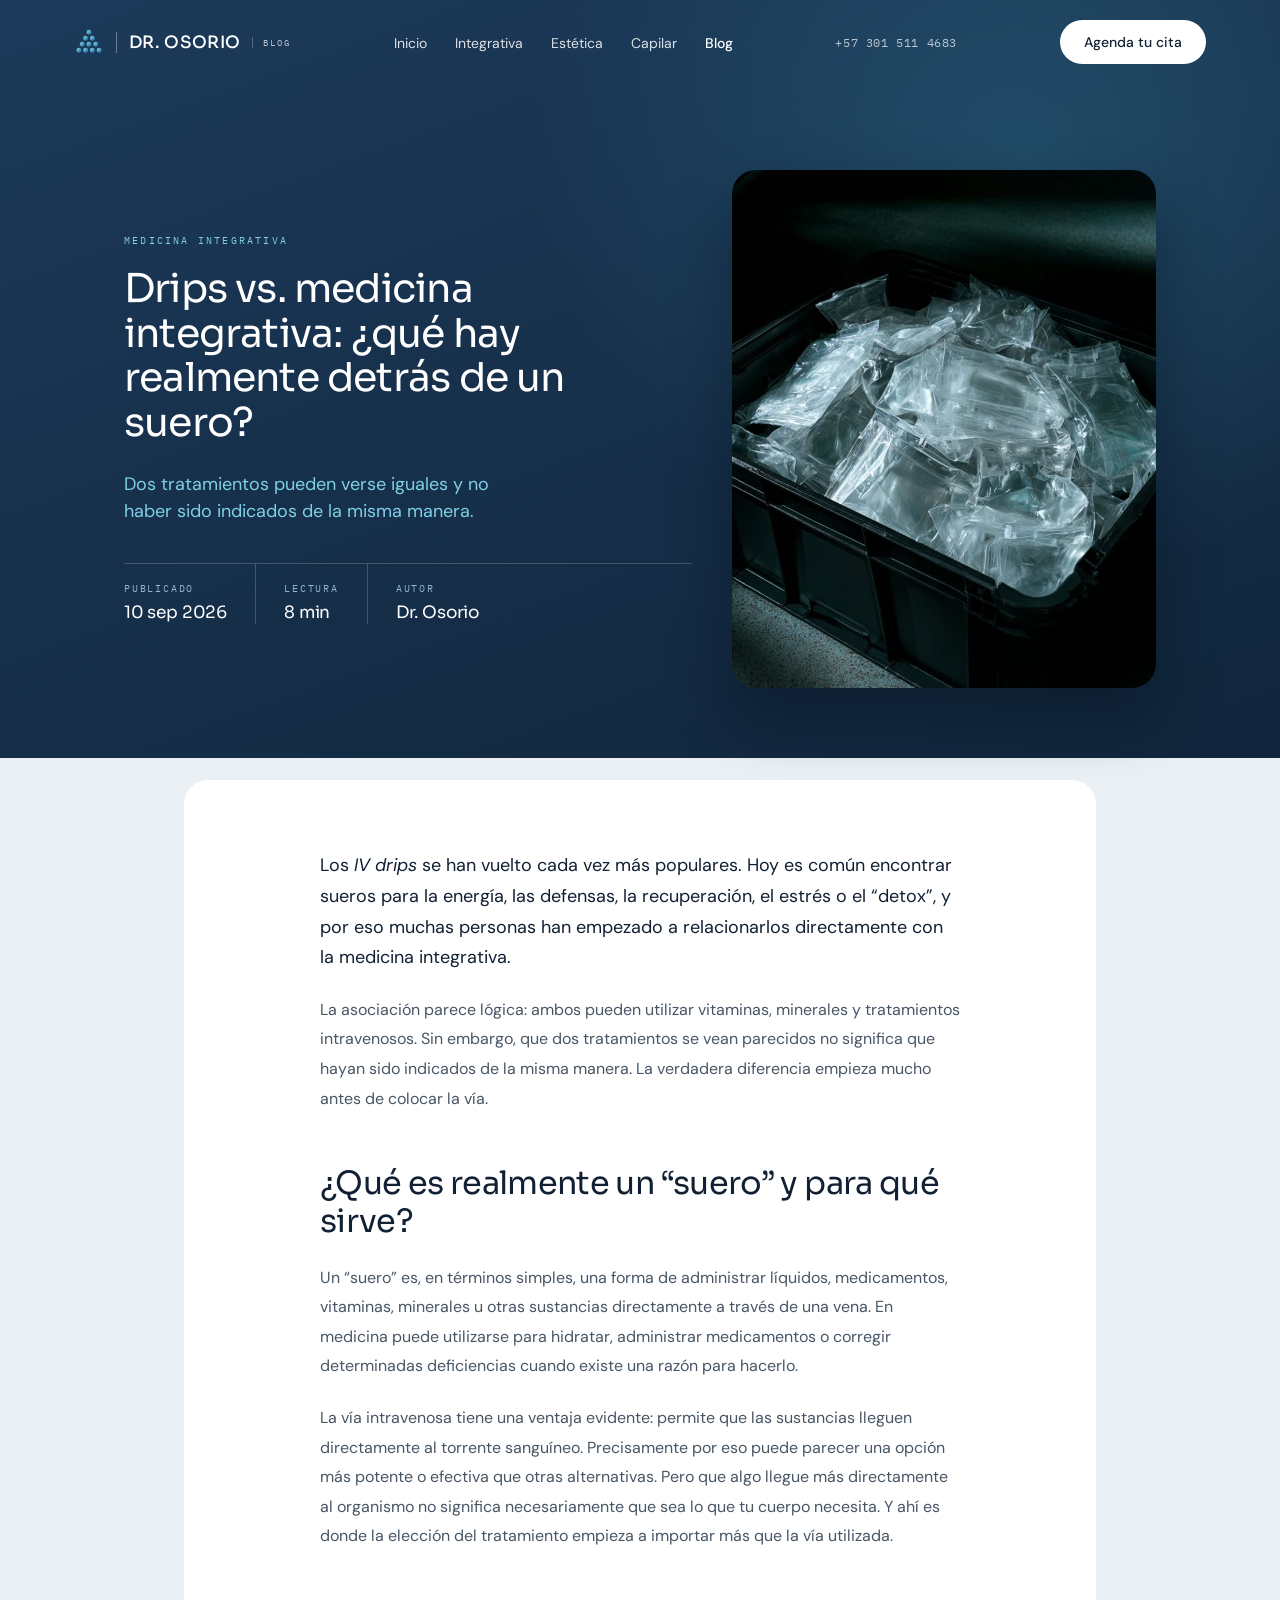
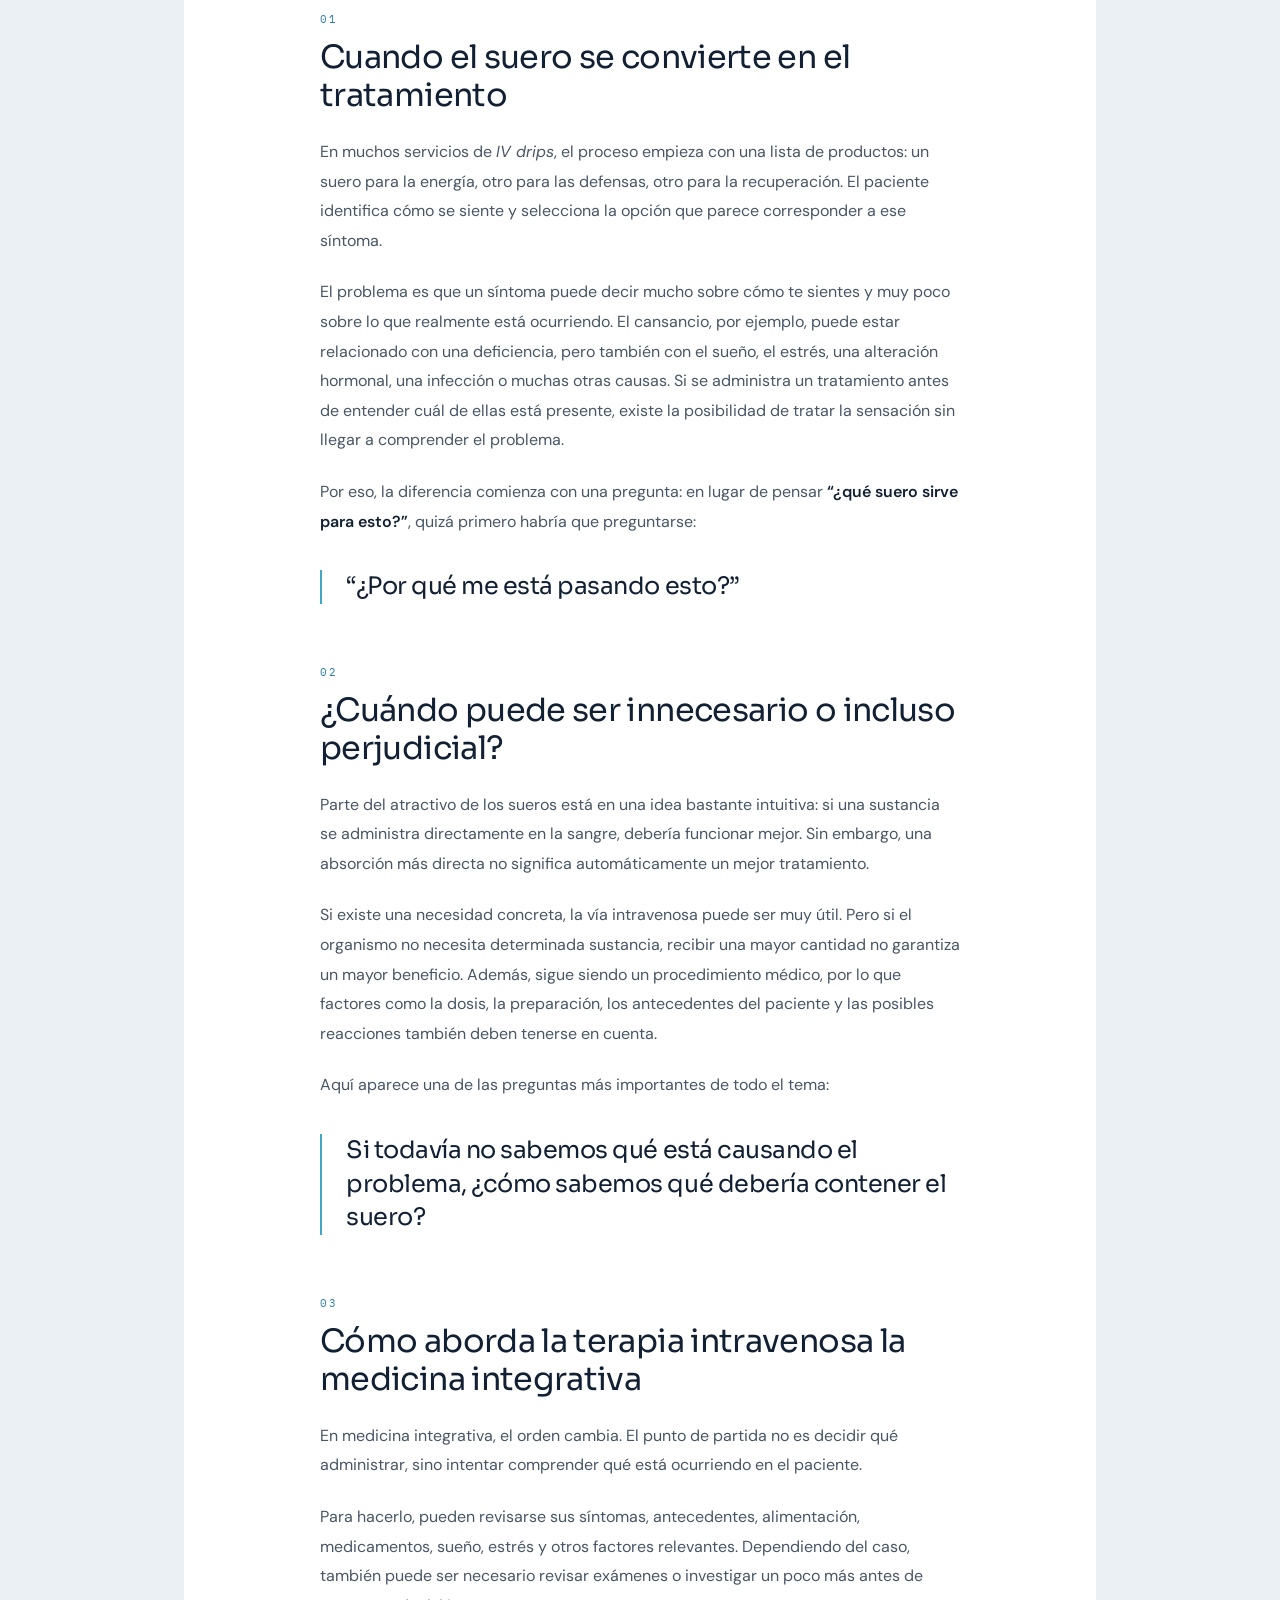
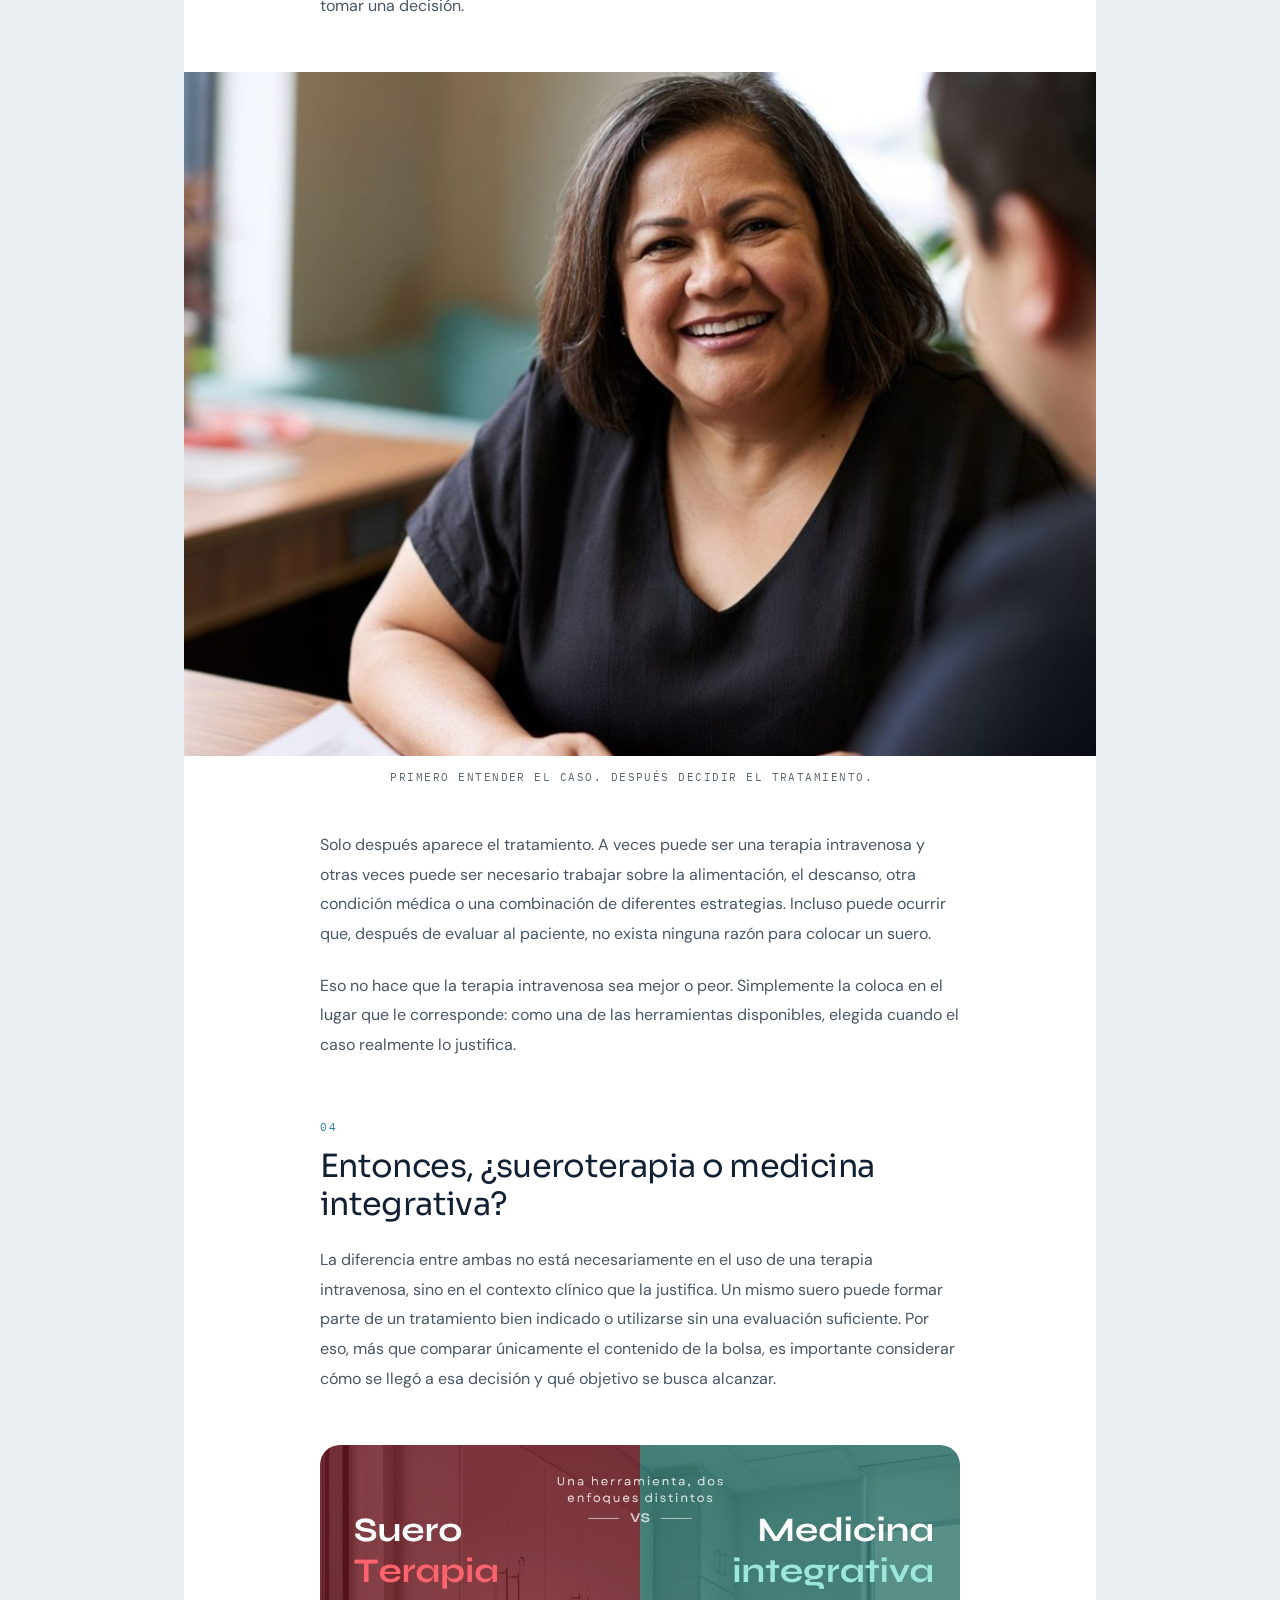
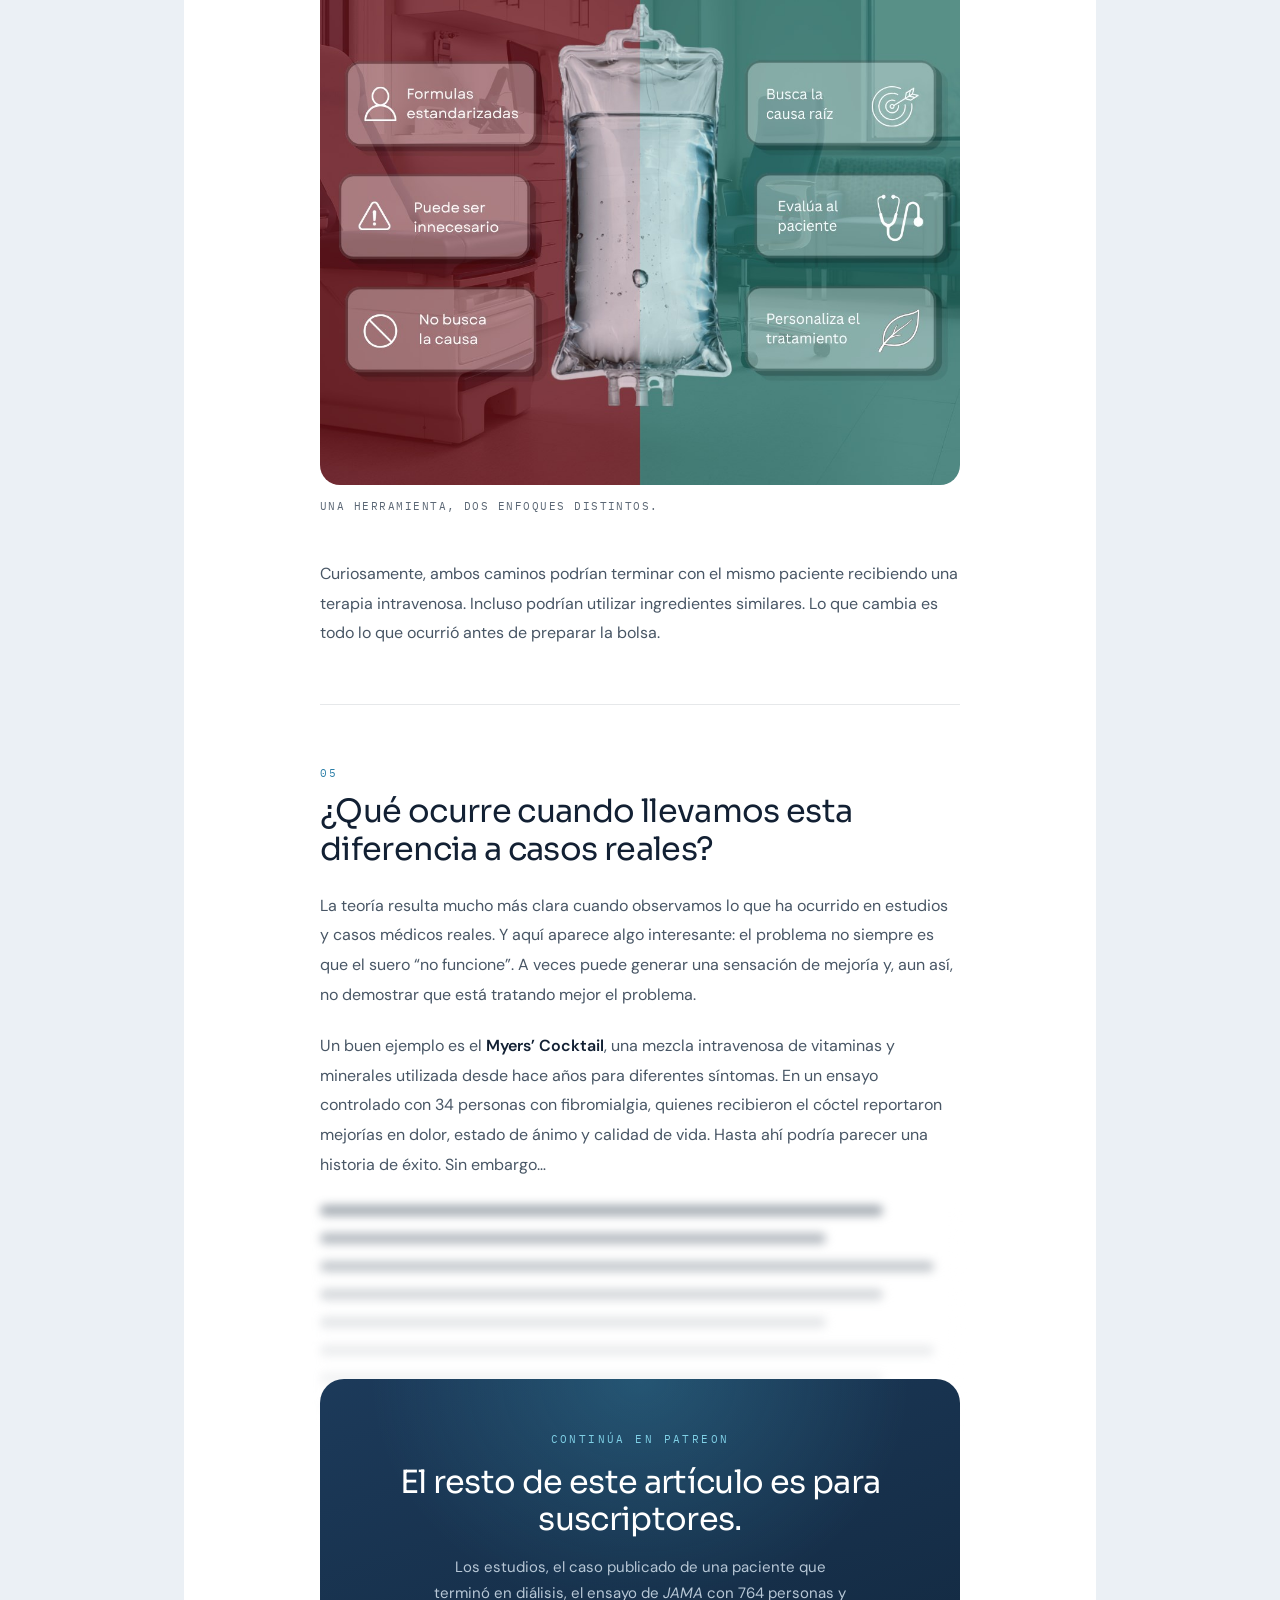
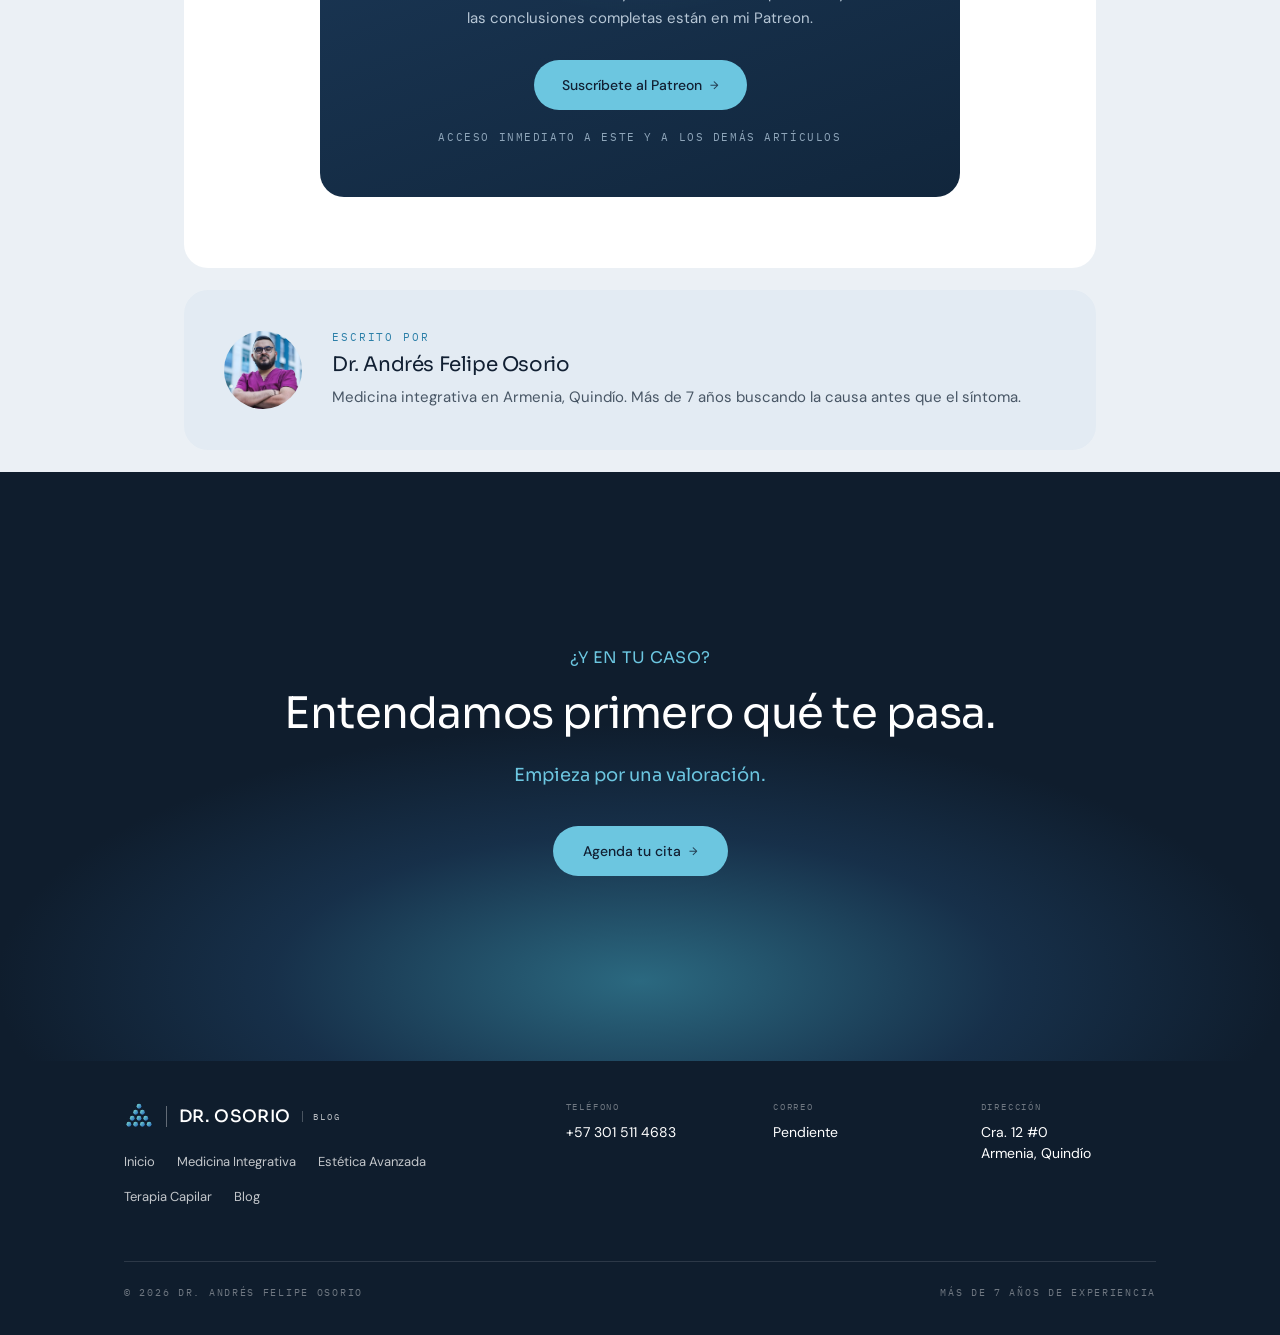
==== commit 066e4c82: "Quita las dos páginas que seguían en el diseño anterior Sobre mí y Tratamientos Personalizados estab" ====
--- a/blog-drips-vs-medicina-integrativa.html
+++ b/blog-drips-vs-medicina-integrativa.html
@@ -478,7 +478,6 @@
       <li><a href="medicina-estetica.html">Estética</a></li>
       <li><a href="terapia-capilar.html">Capilar</a></li>
       <li><a href="blog.html" aria-current="page">Blog</a></li>
-      <li><a href="sobre-mi.html">Sobre mí</a></li>
     </ul>
     <span class="nav-phone">+57 301 511 4683</span>
     <a class="btn btn-white" href="#agenda">Agenda tu cita</a>
@@ -624,7 +623,7 @@
     <p class="kicker">¿Y en tu caso?</p>
     <h2>Entendamos primero qué te pasa.</h2>
     <p class="sub">Empieza por una valoración.</p>
-    <a class="btn btn-teal" href="tratamientos-personalizados.html">Agenda tu cita <span class="arrow">→</span></a>
+    <a class="btn btn-teal" href="tel:+573015114683">Agenda tu cita <span class="arrow">→</span></a>
   </section>
 </main>
 
@@ -643,9 +642,7 @@
           <li><a href="medicina-integrativa.html">Medicina Integrativa</a></li>
           <li><a href="medicina-estetica.html">Estética Avanzada</a></li>
           <li><a href="terapia-capilar.html">Terapia Capilar</a></li>
-          <li><a href="tratamientos-personalizados.html">Personalizados</a></li>
           <li><a href="blog.html">Blog</a></li>
-          <li><a href="sobre-mi.html">Sobre mí</a></li>
         </ul>
       </div>
       <div class="f-col"><small>Teléfono</small><div>+57 301 511 4683</div></div>
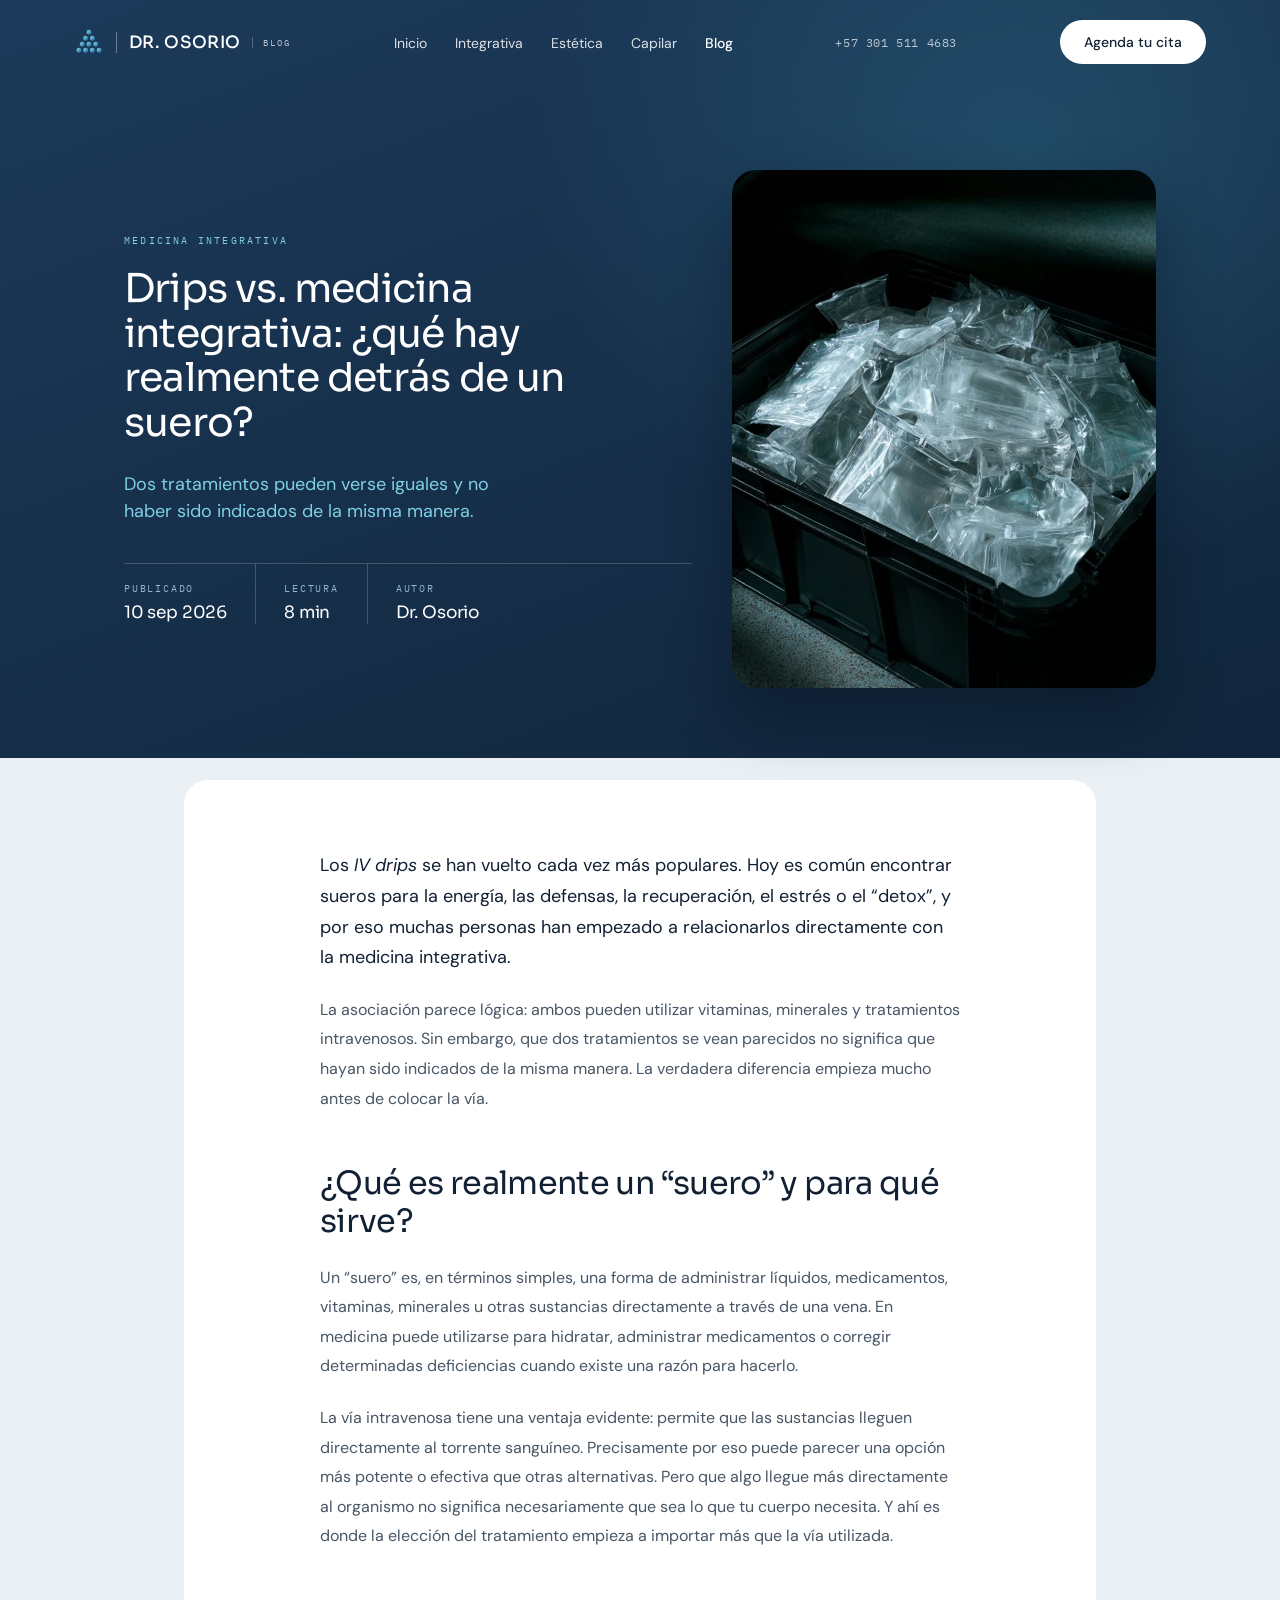
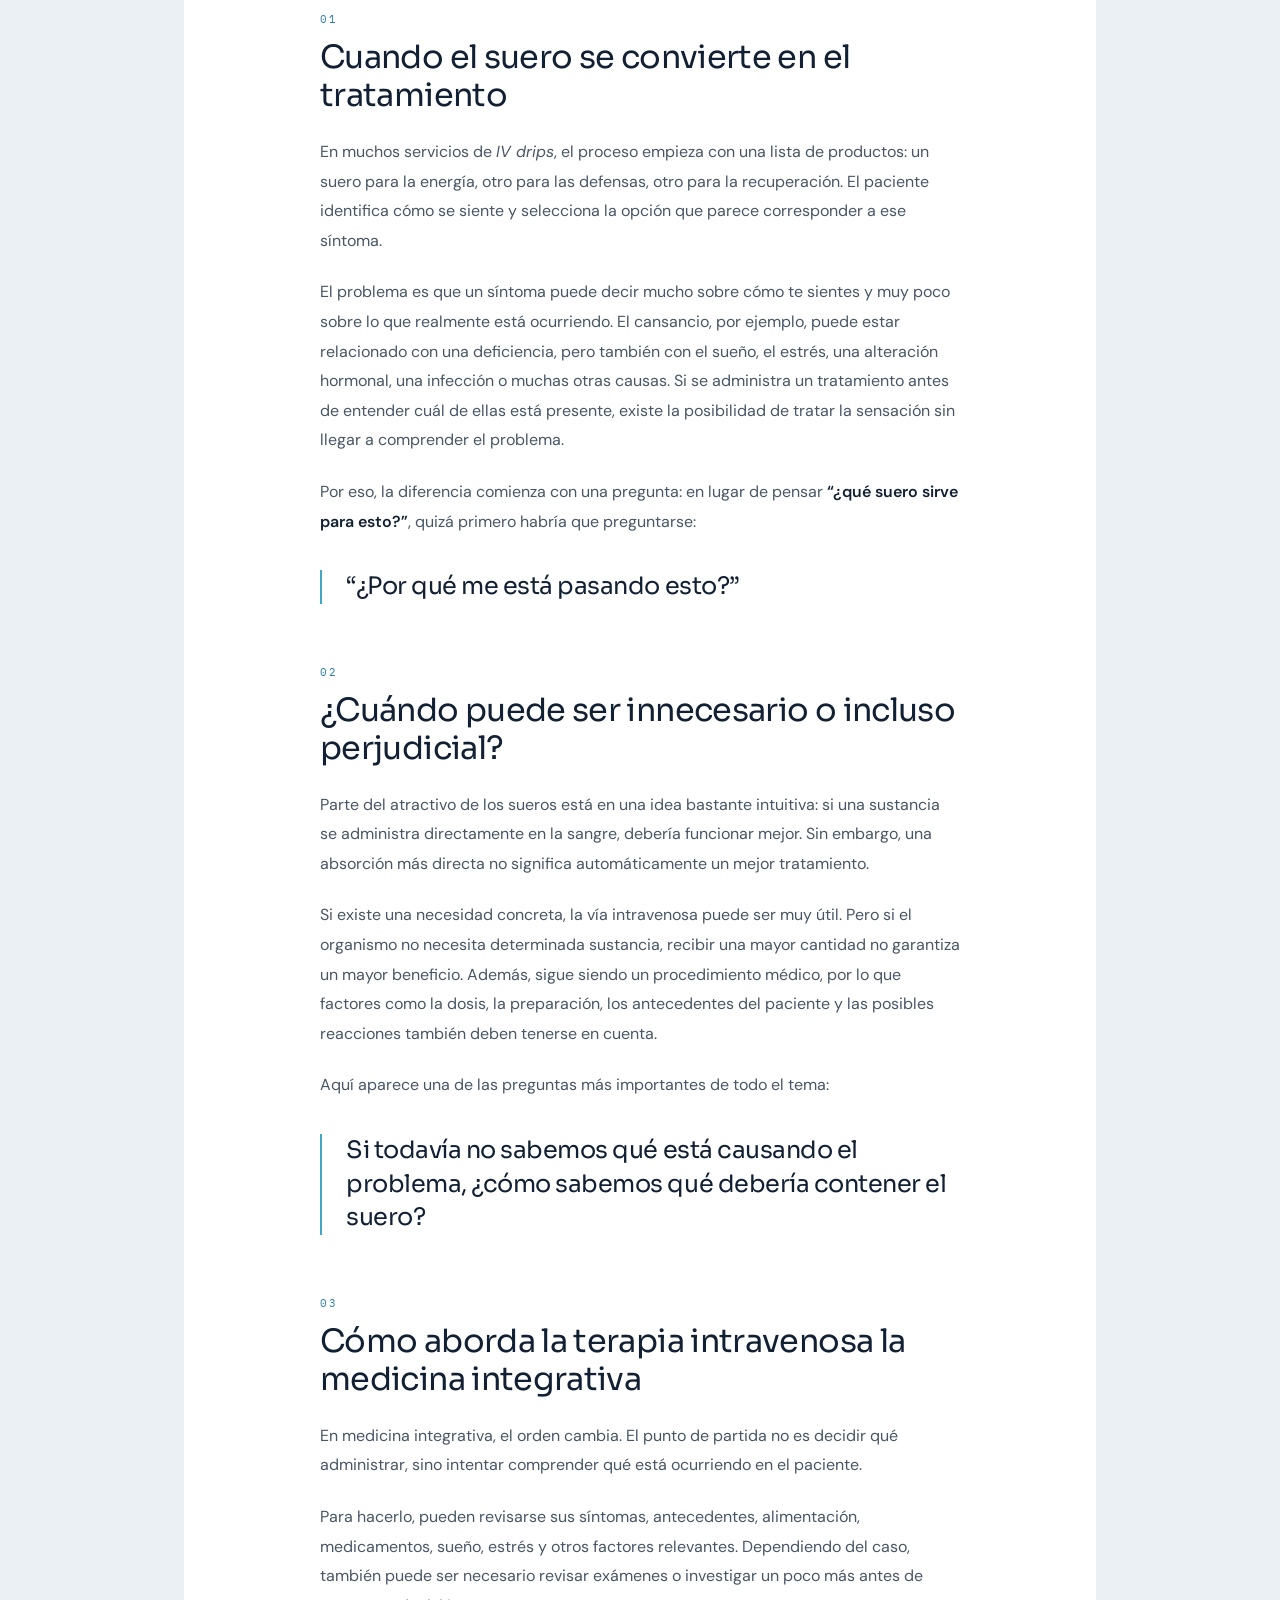
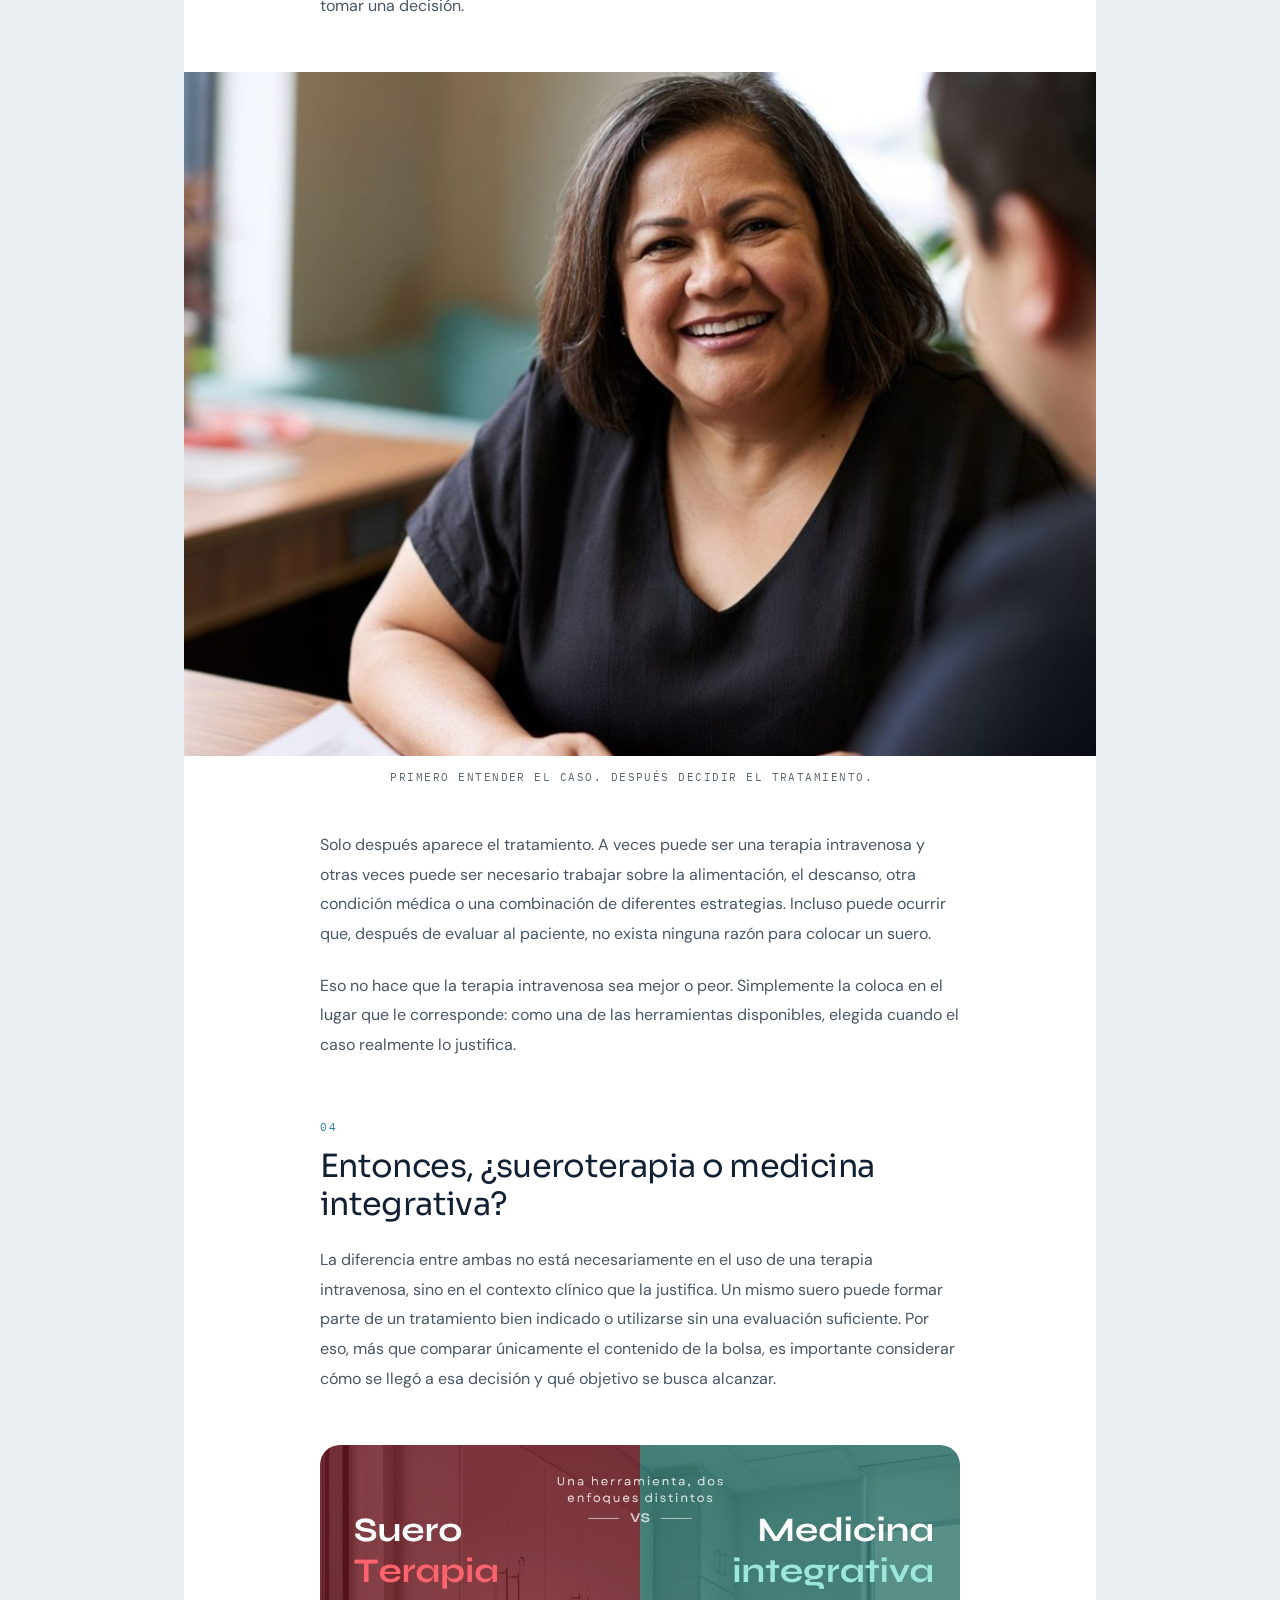
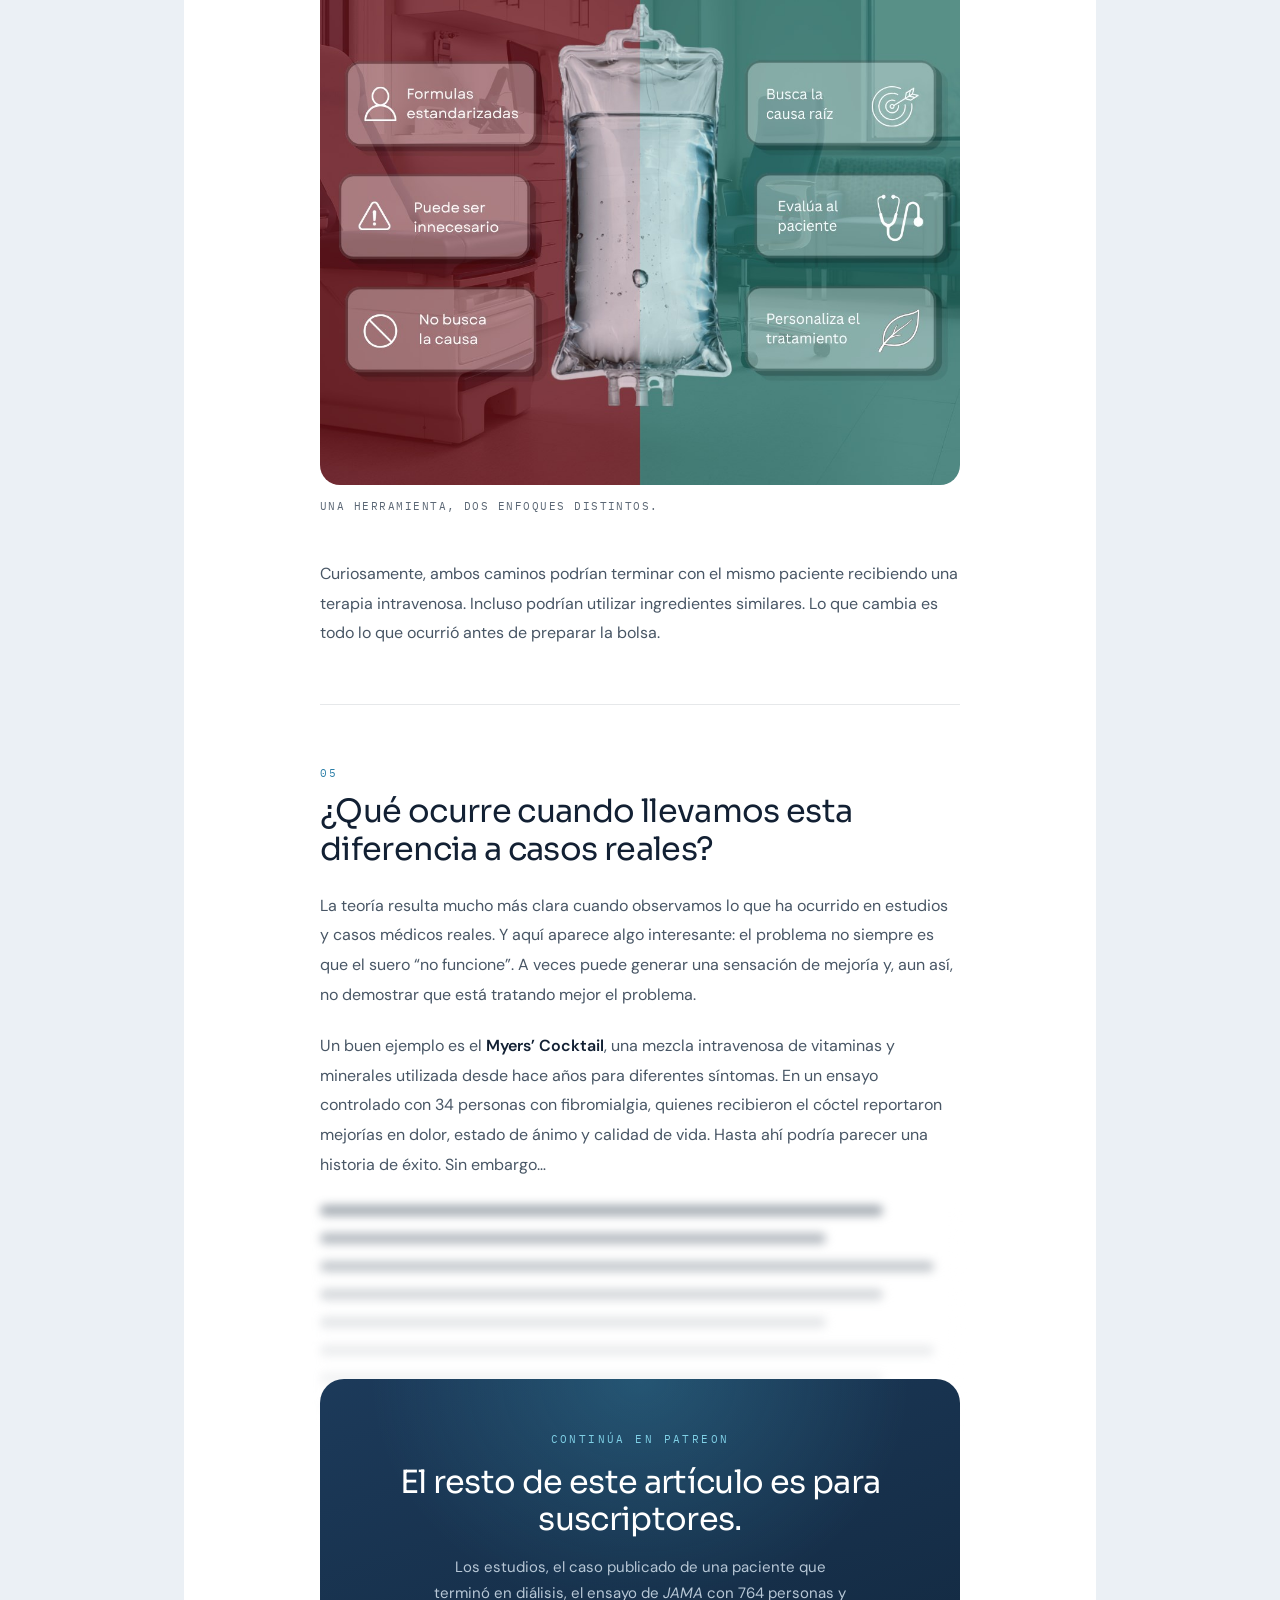
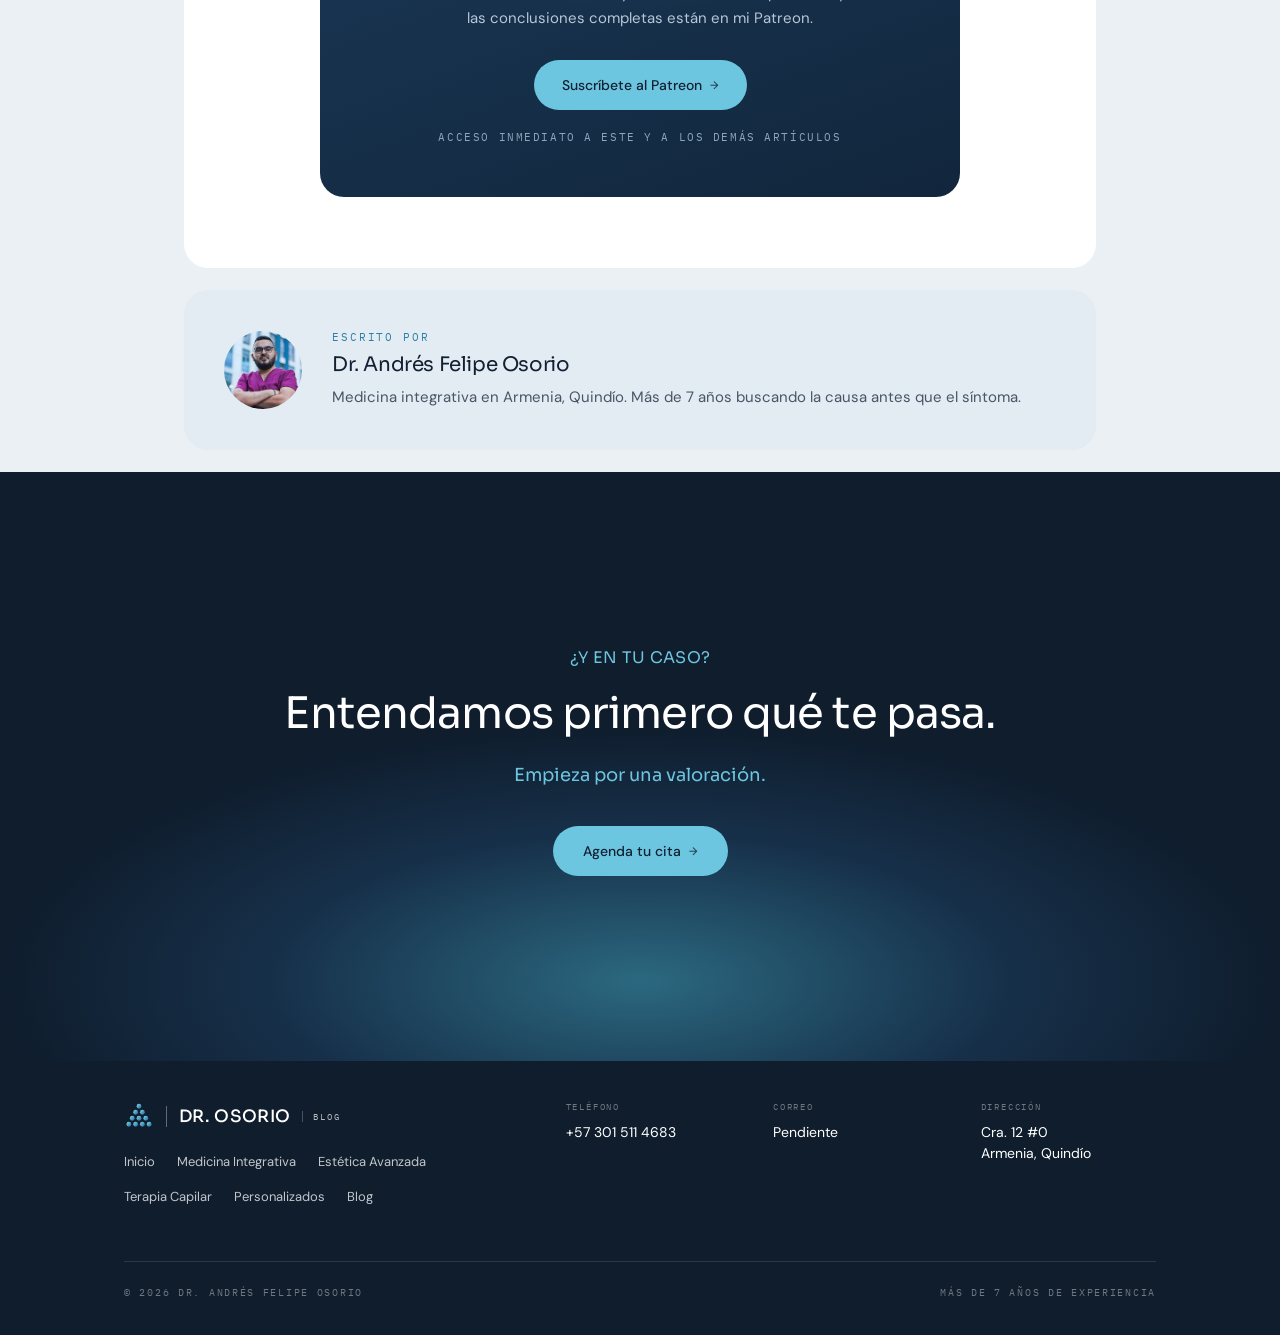
==== commit e20de2a2: "Página de Tratamientos Personalizados en el diseño nuevo Se rehace la página retirada, ahora con el " ====
--- a/blog-drips-vs-medicina-integrativa.html
+++ b/blog-drips-vs-medicina-integrativa.html
@@ -460,7 +460,7 @@
   }
   @media (min-width: 821px) and (max-width: 1680px) { .blog-photo-hero .hero-media { left: 57%; } }
 </style>
-<link rel="stylesheet" href="assets/css/article.css?v=2">
+<link rel="stylesheet" href="assets/css/article.css?v=5">
 </head>
 <body class="hero-dark banner-navy">
 
@@ -642,6 +642,7 @@
           <li><a href="medicina-integrativa.html">Medicina Integrativa</a></li>
           <li><a href="medicina-estetica.html">Estética Avanzada</a></li>
           <li><a href="terapia-capilar.html">Terapia Capilar</a></li>
+          <li><a href="tratamientos-personalizados.html">Personalizados</a></li>
           <li><a href="blog.html">Blog</a></li>
         </ul>
       </div>
--- a/assets/css/article.css
+++ b/assets/css/article.css
@@ -51,6 +51,10 @@
 .fig-info { max-width: 40rem; margin-inline: auto; }       /* la infografía se muestra entera, sin recortar */
 .fig-info .shot { border-radius: 20px; aspect-ratio: 1 / 1; }
 
+/* foto vertical: estrecha y centrada en la columna, para no recortarla a lo ancho */
+.fig-port .shot { aspect-ratio: 3 / 4; max-width: 24rem; margin-inline: auto; }
+.fig-port figcaption { text-align: center; }
+
 /* ---------- el muro de suscripción ----------
    Lo que hay detrás NO se envía al navegador: las líneas borrosas son
    decoración, no texto recortado. */
@@ -72,6 +76,15 @@
 .post-body .gate-card .btn { margin-top: 28px; }
 .post-body .gate-card .fine { font-family: var(--font-mono); font-size: 10.5px; line-height: 1.5; letter-spacing: .15em; text-transform: uppercase; color: #8fa6ba; margin-top: 20px; }
 
+/* lista de tratamientos: nombre en título, descripción debajo, separados por líneas finas */
+.post-body .trat { list-style: none; margin: 28px 0 0; padding: 0; border-top: 1px solid rgba(18,32,51,.1); }
+.post-body .trat li { padding: 20px 0; border-bottom: 1px solid rgba(18,32,51,.1); }
+.post-body .trat b { display: block; margin-bottom: 6px; font-family: var(--font-head); font-weight: 400; font-size: 20px; line-height: 1.25; letter-spacing: -.02em; color: var(--ink); }
+.post-body .trat span { display: block; font-size: 16px; line-height: 1.8; color: var(--text); }
+
+/* aviso legal bajo el muro: pequeño, centrado y legible (5.9:1) */
+.post-body .aviso { max-width: 40rem; margin: 26px auto 0; font-size: 13px; line-height: 1.6; text-align: center; color: #5b6775; }
+
 /* ---------- firma ---------- */
 .by { max-width: 960px; margin: 22px auto 0; padding: clamp(26px, 3.6vw, 40px); background: var(--panel); border-radius: var(--radius-lg);
   display: flex; align-items: center; gap: clamp(20px, 3vw, 30px); }
